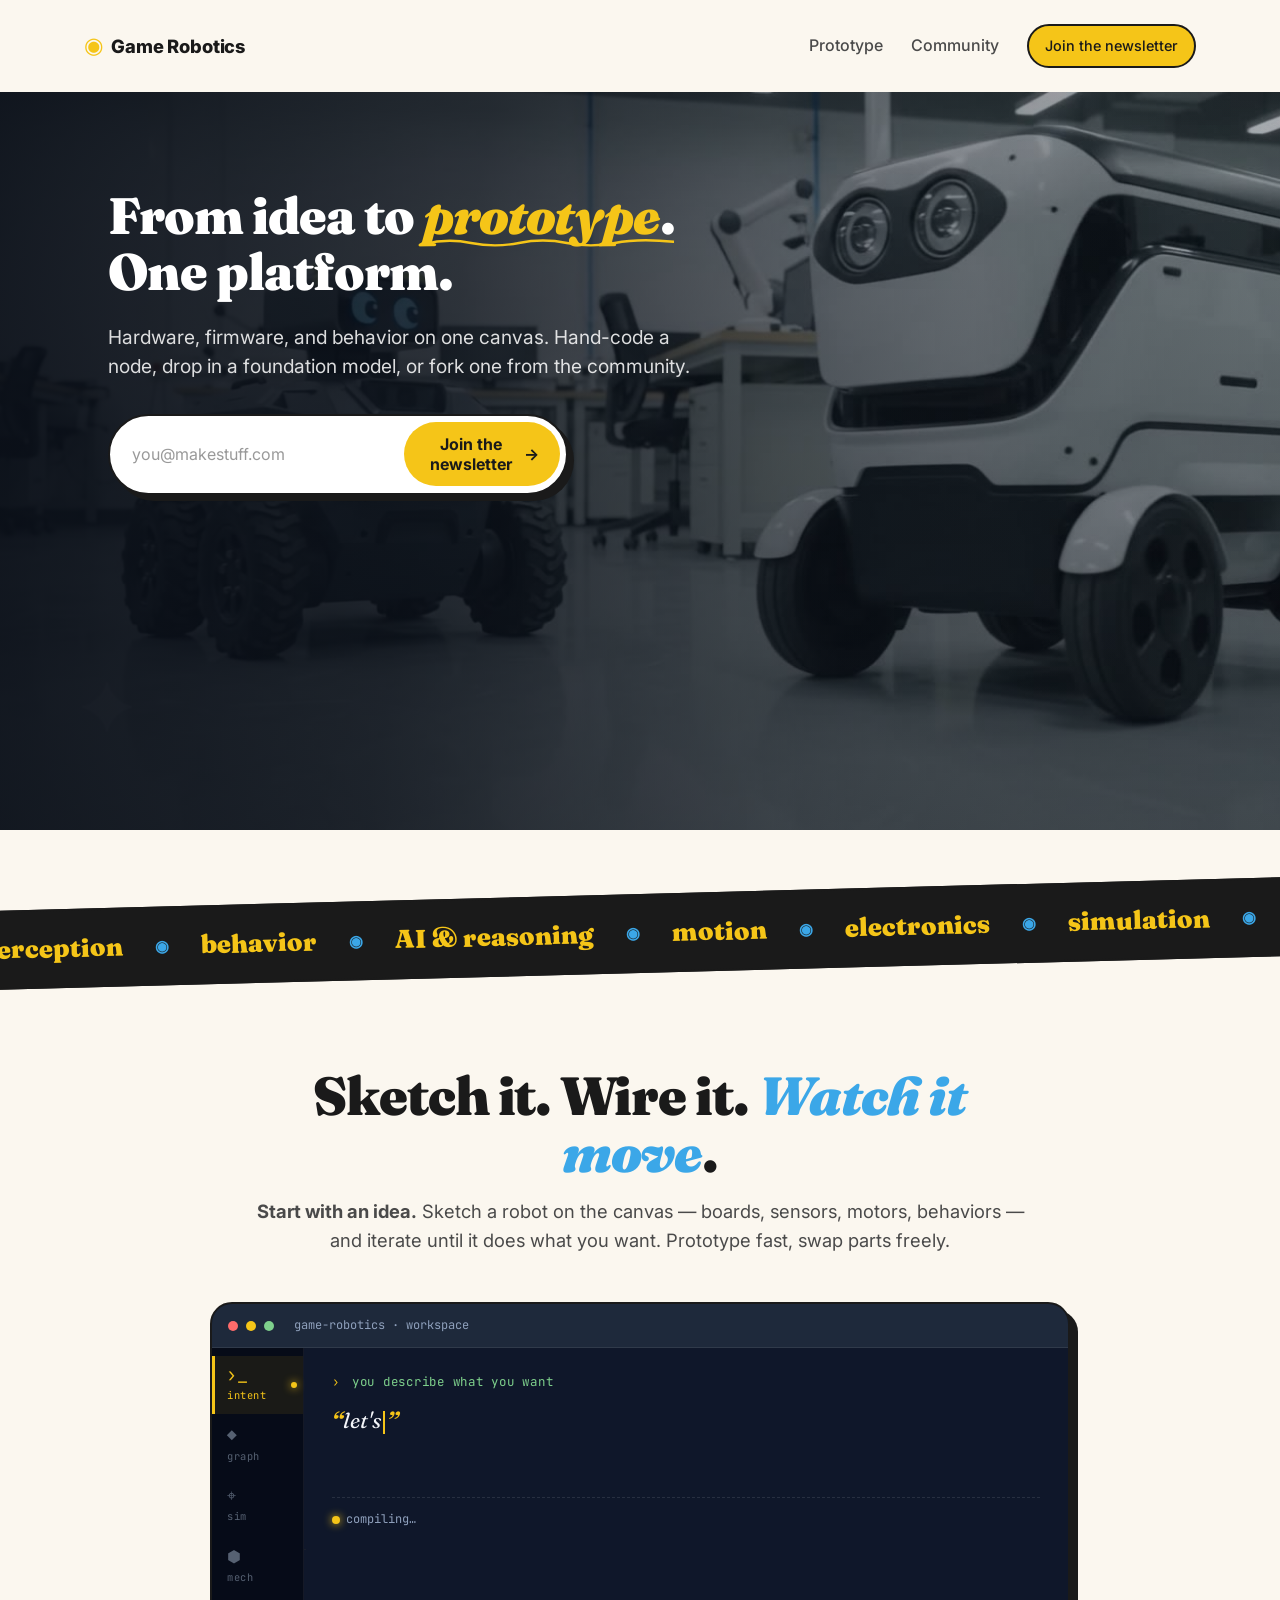
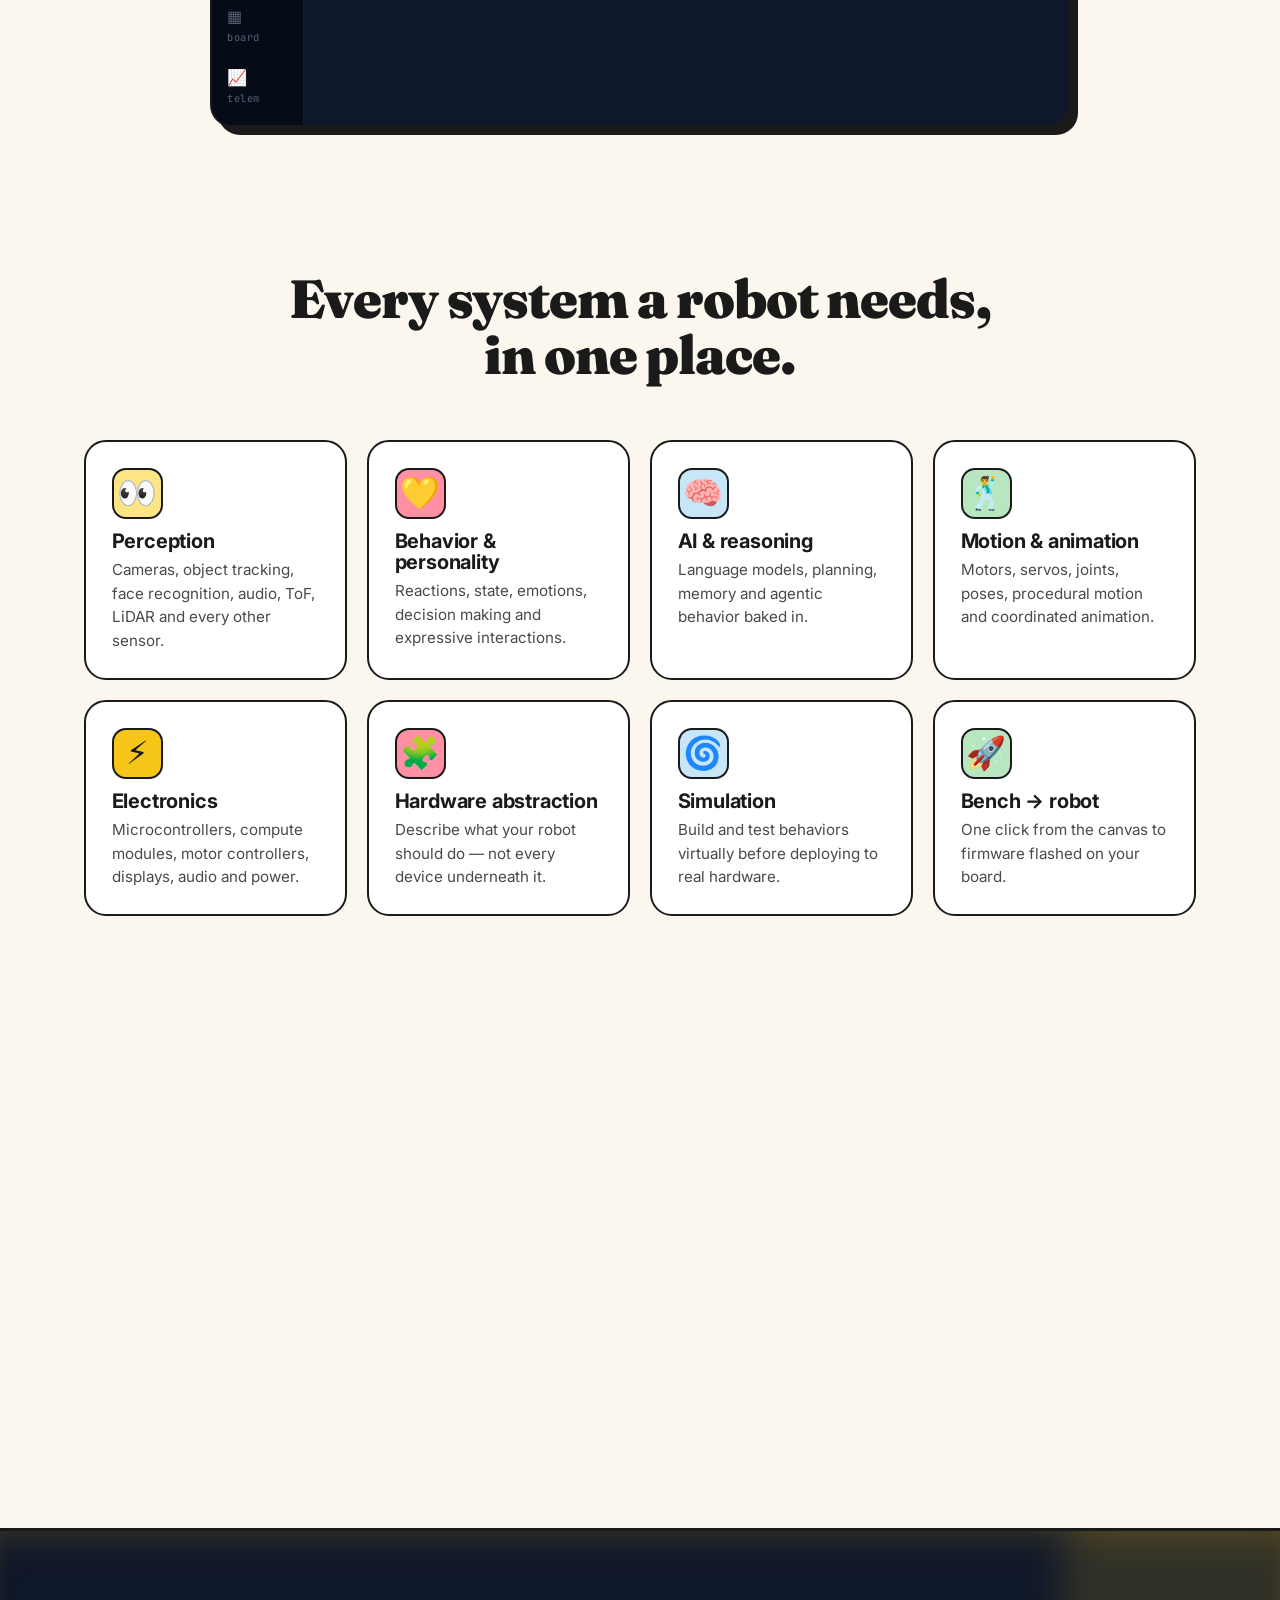
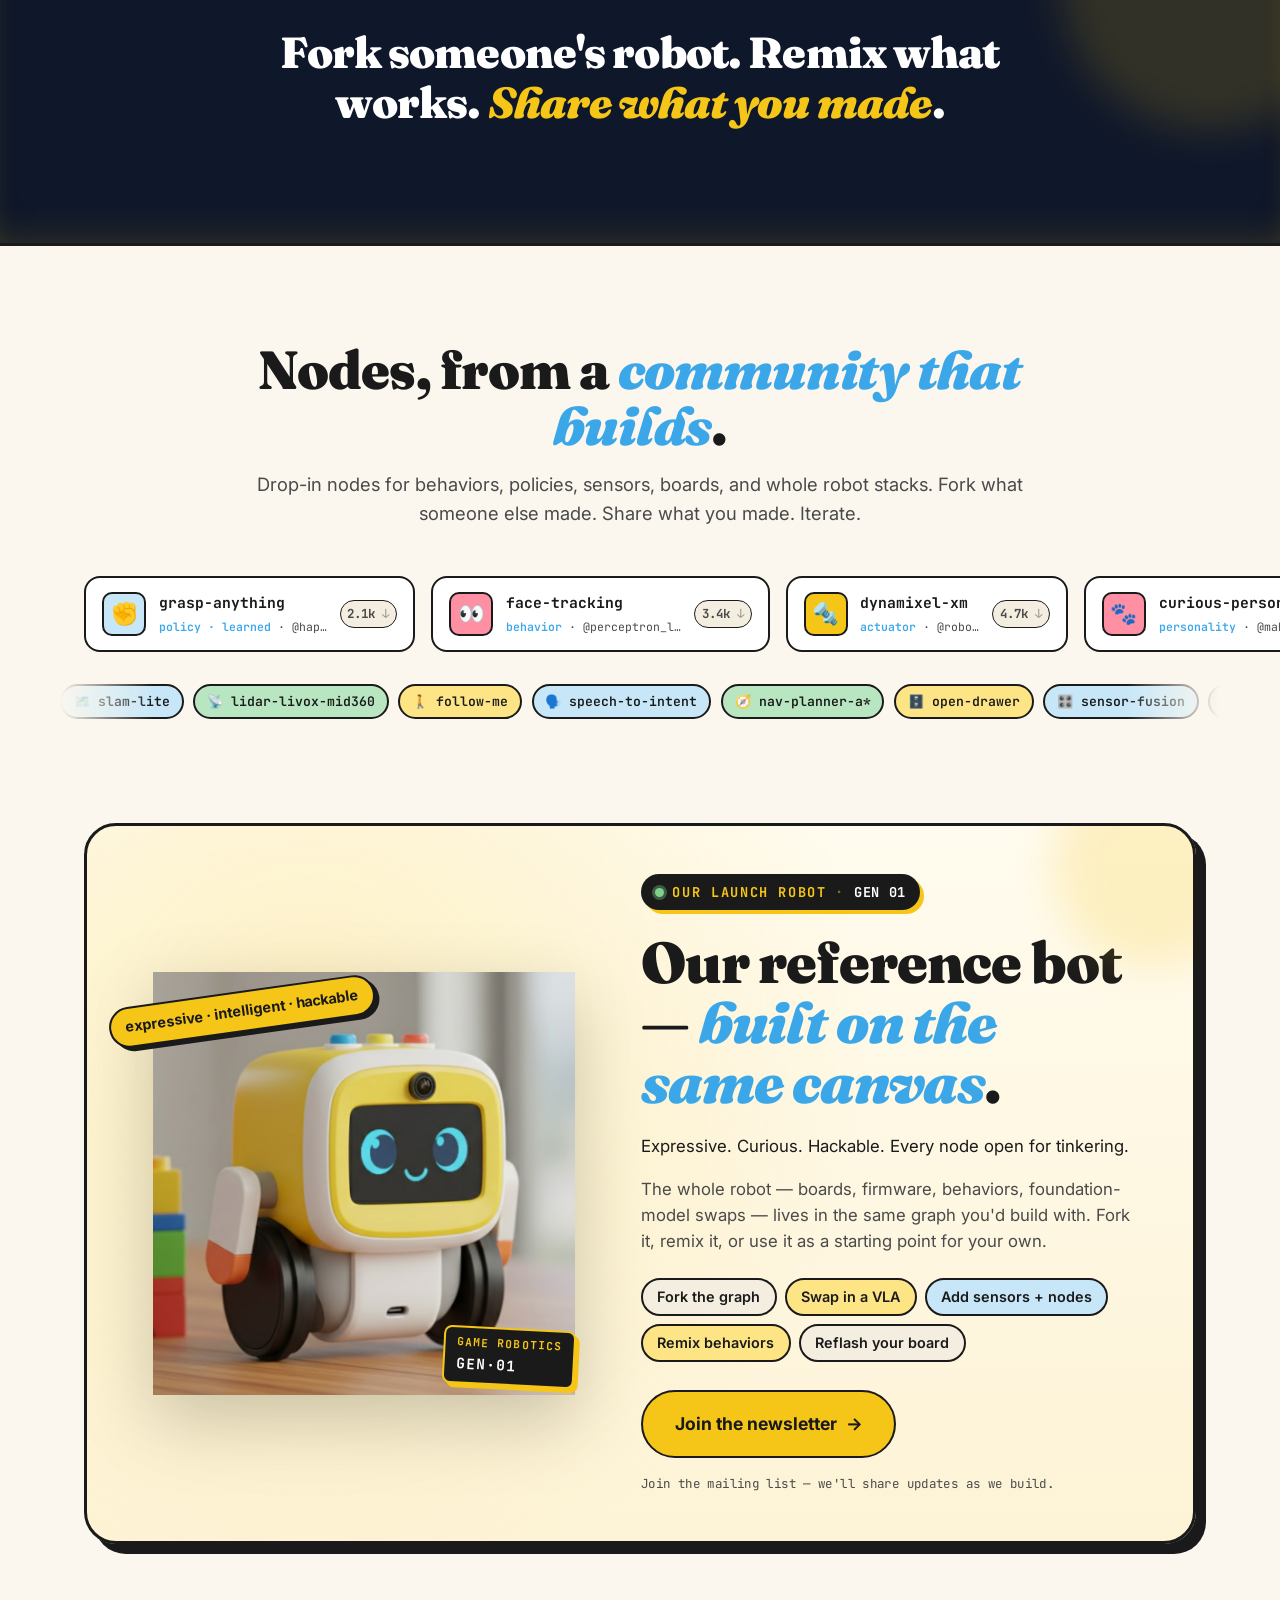
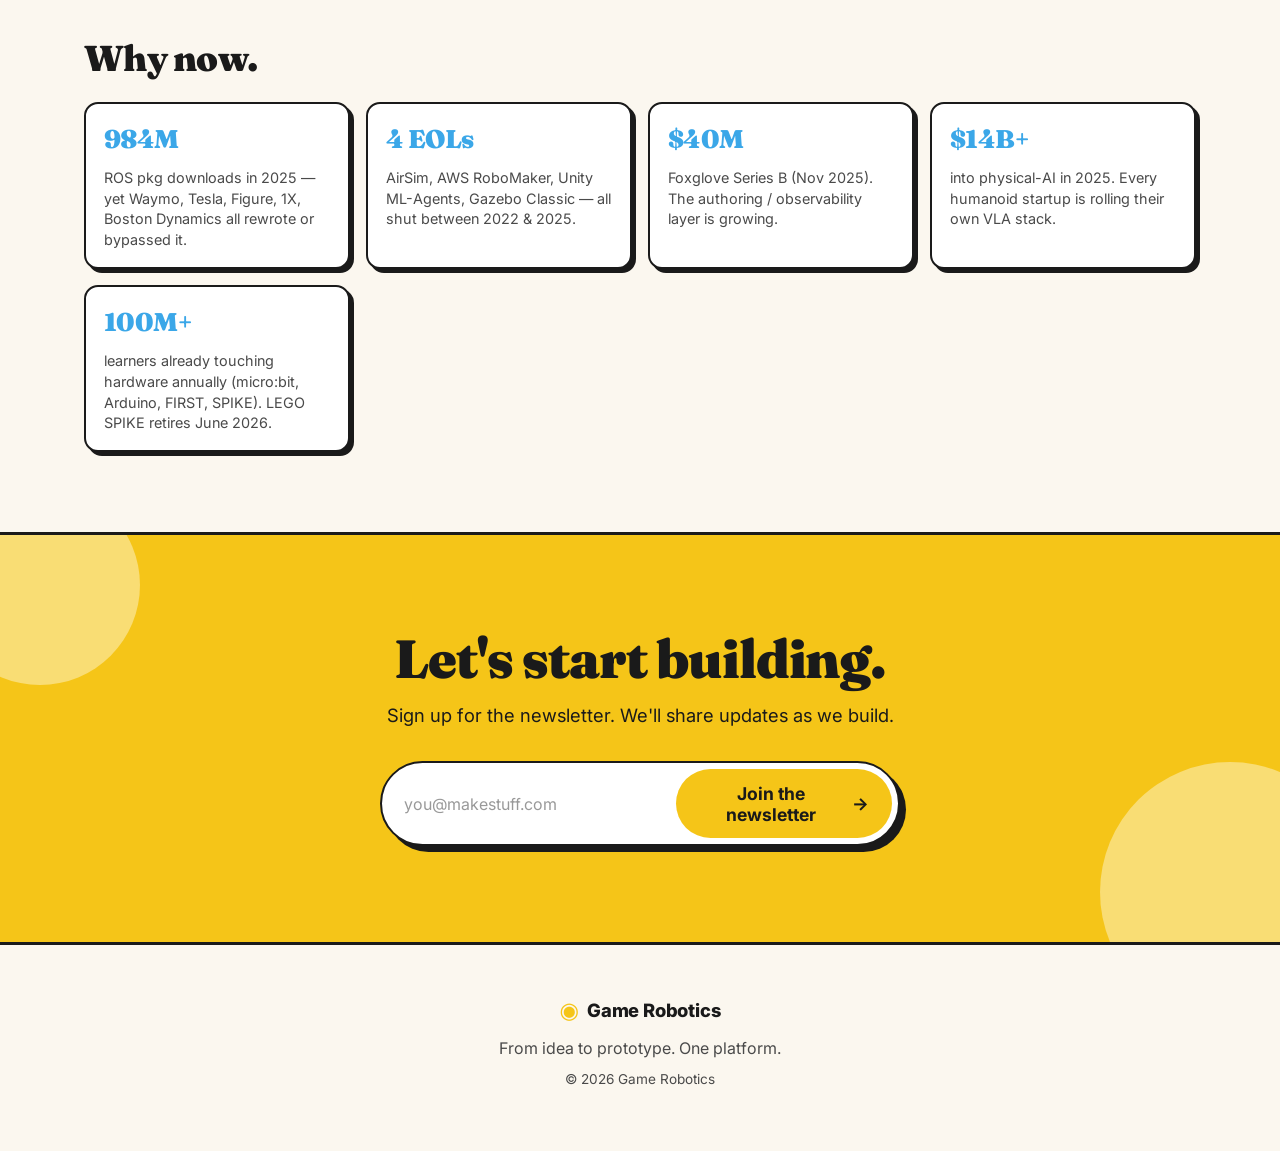
==== v4-prototype/index.html @ ee73270e "A + C + D: drop scroll-driven features morph, swap PCB->hardware, rewrite substrate strip as marketp" ====
<!DOCTYPE html>
<html lang="en">
<head>
  <meta charset="UTF-8" />
  <meta name="viewport" content="width=device-width, initial-scale=1.0" />
  <title>Game Robotics — From idea to prototype. One platform.</title>
  <meta name="description" content="Hardware, firmware, and behavior on one canvas. Hand-code a node or drop in a foundation model — same wires. For makers, researchers, and tinkerers." />
  <!-- Naming/domain notes (from Sept 2026 handoff, §9):
       - 'Game Robotics' invites ambiguity ('robotics for game devs?') — flagged, not yet renamed.
       - Domain grab status for gamerobotics.com/.io/.dev still open. -->
  <link rel="preconnect" href="https://fonts.googleapis.com" />
  <link rel="preconnect" href="https://fonts.gstatic.com" crossorigin />
  <link href="https://fonts.googleapis.com/css2?family=Fraunces:opsz,wght@9..144,700;9..144,900&family=Inter:wght@400;500;600;700&family=JetBrains+Mono:wght@500&display=swap" rel="stylesheet" />
  <link rel="stylesheet" href="styles.css" />
</head>
<body>
  <!-- Nav -->
  <header class="nav">
    <a href="#" class="logo">
      <span class="logo-mark">◉</span>
      <span>Game Robotics</span>
    </a>
    <nav class="nav-links">
      <a href="#engine">Prototype</a>
      <a href="#community">Community</a>
      <a href="#signup" class="btn btn-sm btn-primary">Join the newsletter</a>
    </nav>
  </header>

  <!-- Hero -->
  <section class="hero hero-video">
    <video class="hero-bg" autoplay muted loop playsinline preload="auto" poster="assets/hero-poster.jpg">
      <source src="assets/hero.mp4" type="video/mp4" />
    </video>
    <div class="hero-scrim" aria-hidden="true"></div>
    <div class="hero-copy">
      <h1>
        From idea to <span class="squiggle-wrap"><em>prototype</em>.<svg class="squiggle" viewBox="0 0 420 12" fill="none" xmlns="http://www.w3.org/2000/svg"><path d="M2 8 Q 40 -2, 80 6 T 160 6 T 240 6 T 320 6 T 418 4" stroke="#F5C518" stroke-width="4" stroke-linecap="round"/></svg></span><br />
        One platform.
      </h1>
      <p class="lede">
        Hardware, firmware, and behavior on one canvas. Hand-code a node, drop
        in a foundation model, or fork one from the community.
      </p>
      <form class="signup" onsubmit="event.preventDefault(); document.getElementById('signup-success').hidden = false;">
        <input type="email" placeholder="you@makestuff.com" aria-label="Email address" required />
        <button type="submit" class="btn btn-primary">
          Join the newsletter <span aria-hidden="true">→</span>
        </button>
      </form>
      <p id="signup-success" class="signup-success" hidden>Thanks! We'll be in touch. 🎉</p>
    </div>
  </section>

  <!-- Marquee -->
  <div class="marquee" aria-hidden="true">
    <div class="marquee-track">
      <span>perception</span><span>◉</span>
      <span>behavior</span><span>◉</span>
      <span>AI &amp; reasoning</span><span>◉</span>
      <span>motion</span><span>◉</span>
      <span>electronics</span><span>◉</span>
      <span>simulation</span><span>◉</span>
      <span>foundation models</span><span>◉</span>
      <span>perception</span><span>◉</span>
      <span>behavior</span><span>◉</span>
      <span>AI &amp; reasoning</span><span>◉</span>
      <span>motion</span><span>◉</span>
      <span>electronics</span><span>◉</span>
      <span>simulation</span><span>◉</span>
      <span>foundation models</span><span>◉</span>
    </div>
  </div>

  <!-- The pitch -->
  <section class="pitch" id="engine">
    <div class="section-head">
      <h2>Sketch it. Wire it. <em>Watch it move</em>.</h2>
      <p class="section-lede">
        <strong>Start with an idea.</strong> Sketch a robot on the canvas —
        boards, sensors, motors, behaviors — and iterate until it does what
        you want. Prototype fast, swap parts freely.
      </p>
    </div>

    <div class="prompt-card" data-typewriter="let's make a robot that delivers food to people in food deserts. we want it expressive and friendly.">
      <div class="prompt-topbar">
        <span class="prompt-dot"></span>
        <span class="prompt-dot"></span>
        <span class="prompt-dot"></span>
        <span class="prompt-tabname">game-robotics · workspace</span>
      </div>
      <div class="prompt-shell">
        <aside class="prompt-tabs" aria-label="Workspace contexts">
          <div class="ptab" data-phase="intent">
            <span class="ptab-ic" aria-hidden="true">›_</span>
            <span class="ptab-lb">intent</span>
          </div>
          <div class="ptab" data-phase="graph">
            <span class="ptab-ic" aria-hidden="true">◆</span>
            <span class="ptab-lb">graph</span>
          </div>
          <div class="ptab" data-phase="sim">
            <span class="ptab-ic" aria-hidden="true">⌖</span>
            <span class="ptab-lb">sim</span>
          </div>
          <div class="ptab" data-phase="mech">
            <span class="ptab-ic" aria-hidden="true">⬢</span>
            <span class="ptab-lb">mech</span>
          </div>
          <div class="ptab" data-phase="board">
            <span class="ptab-ic" aria-hidden="true">▦</span>
            <span class="ptab-lb">board</span>
          </div>
          <div class="ptab" data-phase="telemetry">
            <span class="ptab-ic" aria-hidden="true">📈</span>
            <span class="ptab-lb">telem</span>
          </div>
        </aside>
        <div class="prompt-main">
      <div class="prompt-body">
        <div class="prompt-label"><span class="pl-arrow">›</span> you describe what you want</div>
        <p class="prompt-text">
          <span class="prompt-quote">“</span><span class="prompt-typed" aria-live="polite"></span><span class="prompt-cursor" aria-hidden="true"></span><span class="prompt-quote">”</span>
        </p>
        <div class="prompt-status">
          <span class="status-dot"></span> <span class="status-text">awaiting input…</span>
        </div>
      </div>

      <!-- Blueprint diagram: appears after typing completes -->
      <div class="blueprint" aria-label="Blueprint graph generated from your intent">
        <div class="bp-grid" aria-hidden="true"></div>
        <svg class="bp-wires" viewBox="0 0 800 380" preserveAspectRatio="none" aria-hidden="true">
          <defs>
            <linearGradient id="wire-blue" x1="0" x2="1"><stop offset="0" stop-color="#3BA7E8"/><stop offset="1" stop-color="#3BA7E8"/></linearGradient>
            <linearGradient id="wire-yellow" x1="0" x2="1"><stop offset="0" stop-color="#F5C518"/><stop offset="1" stop-color="#F5C518"/></linearGradient>
            <linearGradient id="wire-green" x1="0" x2="1"><stop offset="0" stop-color="#7ED08C"/><stop offset="1" stop-color="#7ED08C"/></linearGradient>
          </defs>
          <path class="wire wire-1" d="M 170 200 C 220 200, 170 90, 220 90" stroke="url(#wire-yellow)" fill="none" stroke-width="3" stroke-linecap="round"/>
          <path class="wire wire-2" d="M 170 200 C 220 200, 170 290, 220 290" stroke="url(#wire-yellow)" fill="none" stroke-width="3" stroke-linecap="round"/>
          <path class="wire wire-3" d="M 360 90 L 440 90" stroke="url(#wire-blue)" fill="none" stroke-width="3" stroke-linecap="round"/>
          <path class="wire wire-4" d="M 360 290 L 440 290" stroke="url(#wire-blue)" fill="none" stroke-width="3" stroke-linecap="round"/>
          <path class="wire wire-5" d="M 580 90 C 620 90, 580 200, 620 200" stroke="url(#wire-green)" fill="none" stroke-width="3" stroke-linecap="round"/>
          <path class="wire wire-6" d="M 580 290 C 620 290, 580 200, 620 200" stroke="url(#wire-green)" fill="none" stroke-width="3" stroke-linecap="round"/>
        </svg>

        <div class="bp-node bp-event"     style="--x:2%;  --y:44%; --i:0">
          <div class="bp-head">event · request</div>
          <div class="bp-row"><span>intent</span><span class="pin pin-out"></span></div>
        </div>
        <div class="bp-node bp-fn"        style="--x:26%; --y:16%; --i:1">
          <div class="bp-head">perception</div>
          <div class="bp-row"><span class="pin pin-in"></span><span>vision + audio</span><span class="pin pin-out"></span></div>
        </div>
        <div class="bp-node bp-fn"        style="--x:26%; --y:66%; --i:2">
          <div class="bp-head">navigation</div>
          <div class="bp-row"><span class="pin pin-in"></span><span>route + obstacle</span><span class="pin pin-out"></span></div>
        </div>
        <div class="bp-node bp-behavior"  style="--x:52%; --y:16%; --i:3">
          <div class="bp-head">expression</div>
          <div class="bp-row"><span class="pin pin-in"></span><span>smile · greet</span><span class="pin pin-out"></span></div>
        </div>
        <div class="bp-node bp-fn"        style="--x:52%; --y:66%; --i:4">
          <div class="bp-head">path plan</div>
          <div class="bp-row"><span class="pin pin-in"></span><span>waypoints</span><span class="pin pin-out"></span></div>
        </div>
        <div class="bp-node bp-deploy"    style="--x:78%; --y:44%; --i:5">
          <div class="bp-head">deliver</div>
          <div class="bp-row"><span class="pin pin-in"></span><span>handoff · farewell</span></div>
        </div>
      </div>

      <!-- Simulation viewport: top-down city map -->
      <div class="simulation" aria-label="Live simulation of the robot delivering across a small city">
        <div class="sim-viewport">
          <!-- Map: buildings, streets, route, robot -->
          <svg class="sim-map" viewBox="0 0 800 380" preserveAspectRatio="none" aria-hidden="true">
            <!-- Background -->
            <rect width="800" height="380" fill="#050912"/>

            <!-- Building blocks -->
            <g class="bldgs">
              <rect x="30"  y="30"  width="360" height="140" rx="4" class="bldg"/>
              <rect x="440" y="30"  width="160" height="140" rx="4" class="bldg"/>
              <rect x="640" y="30"  width="130" height="140" rx="4" class="bldg bldg-dest"/>
              <rect x="30"  y="220" width="360" height="80"  rx="4" class="bldg bldg-park"/>
              <rect x="440" y="220" width="160" height="80"  rx="4" class="bldg"/>
              <rect x="640" y="220" width="130" height="80"  rx="4" class="bldg"/>
              <rect x="30"  y="340" width="740" height="30"  rx="4" class="bldg bldg-thin"/>
            </g>

            <!-- Street center dashed lines -->
            <g class="street-lines">
              <line x1="30"  y1="195" x2="770" y2="195"/>
              <line x1="30"  y1="325" x2="770" y2="325"/>
              <line x1="420" y1="30"  x2="420" y2="340"/>
              <line x1="620" y1="30"  x2="620" y2="340"/>
            </g>

            <!-- Route: warehouse → delivery-04 -->
            <path id="route" class="route-glow" d="M 80 325 H 410 Q 420 325 420 315 V 205 Q 420 195 430 195 H 610 Q 620 195 620 185 V 80" fill="none"/>
            <path class="route-line" d="M 80 325 H 410 Q 420 325 420 315 V 205 Q 420 195 430 195 H 610 Q 620 195 620 185 V 80" fill="none"/>

            <!-- Origin marker -->
            <g class="marker-origin" transform="translate(80, 325)">
              <rect x="-8" y="-8" width="16" height="16" rx="2"/>
              <circle r="3"/>
            </g>

            <!-- Destination pin -->
            <g class="marker-dest" transform="translate(620, 80)">
              <circle class="dest-halo" r="16"/>
              <circle class="dest-ring" r="10"/>
              <circle class="dest-core" r="4"/>
            </g>

            <!-- Robot marker following the route -->
            <g class="map-robot">
              <rect x="-9" y="-6" width="14" height="12" rx="2" class="mr-body"/>
              <polygon points="5,-4 11,0 5,4" class="mr-nose"/>
              <circle class="mr-halo" r="14"/>
              <animateMotion dur="6s" repeatCount="indefinite" rotate="auto" begin="0s">
                <mpath href="#route"/>
              </animateMotion>
            </g>

            <!-- Labels -->
            <text x="80"  y="360" class="map-label" text-anchor="middle">WAREHOUSE</text>
            <text x="620" y="52"  class="map-label map-label-dest" text-anchor="middle">delivery-04</text>
            <text x="210" y="105" class="map-label map-label-block">residential-N</text>
            <text x="520" y="105" class="map-label map-label-block">market-blk</text>
            <text x="210" y="266" class="map-label map-label-block">central park</text>
          </svg>

          <!-- HUD overlays -->
          <div class="sim-hud sim-hud-tl">
            <span class="hud-badge hud-badge-live"><span class="hud-dot"></span> LIVE SIM</span>
            <div class="hud-row"><span class="hud-label">state</span> <span class="hud-val" data-hud="state">en route</span></div>
            <div class="hud-row"><span class="hud-label">target</span> <span class="hud-val">delivery-04</span></div>
          </div>
          <div class="sim-hud sim-hud-tr">
            <div class="hud-row"><span class="hud-label">bat</span> <span class="hud-val" data-hud="battery">87%</span></div>
            <div class="hud-row"><span class="hud-label">vel</span> <span class="hud-val" data-hud="speed">0.0 m/s</span></div>
            <div class="hud-row"><span class="hud-label">eta</span> <span class="hud-val" data-hud="eta">00:06</span></div>
          </div>

          <!-- Speech bubble near destination -->
          <div class="sim-speech" aria-hidden="true">
            <span class="sim-speech-text">delivery successful</span>
          </div>
        </div>
      </div>

      <!-- Mechanical design: appears after the sim, before the PCB -->
      <div class="mech-design" aria-label="Mechanical design view">
        <div class="md-topbar">
          <span class="md-tabname">chassis.step</span>
          <span class="md-status"><span class="md-status-dot"></span> assembly · rev 3 · 4 parts</span>
        </div>
        <div class="md-stage">
          <svg class="md-view" viewBox="0 0 800 380" preserveAspectRatio="xMidYMid meet" aria-hidden="true">
            <!-- Iso grid background -->
            <defs>
              <pattern id="md-iso-grid" x="0" y="0" width="40" height="46" patternUnits="userSpaceOnUse" patternTransform="skewX(-30)">
                <line x1="0" y1="0" x2="0" y2="46" stroke="rgba(126,208,140,0.08)" stroke-width="0.5"/>
                <line x1="0" y1="0" x2="40" y2="0" stroke="rgba(126,208,140,0.08)" stroke-width="0.5"/>
              </pattern>
            </defs>
            <rect width="800" height="380" fill="url(#md-iso-grid)"/>

            <!-- Ground reference dashed lines -->
            <line class="md-ref" x1="150" y1="310" x2="700" y2="310"/>
            <line class="md-ref" x1="150" y1="310" x2="230" y2="270"/>

            <!-- Chassis (isometric box) -->
            <g class="md-chassis">
              <!-- Front face -->
              <path class="face face-front" d="M 280 240 L 500 240 L 500 320 L 280 320 Z"/>
              <!-- Top face -->
              <path class="face face-top" d="M 280 240 L 360 195 L 580 195 L 500 240 Z"/>
              <!-- Right face -->
              <path class="face face-side" d="M 500 240 L 580 195 L 580 275 L 500 320 Z"/>
              <!-- Back edges (dashed hidden) -->
              <path class="edge-hidden" d="M 360 195 L 360 275 L 280 320 M 360 275 L 580 275"/>
            </g>

            <!-- Wheels: four ellipses -->
            <g class="md-wheels">
              <ellipse class="wheel" cx="300" cy="330" rx="26" ry="9"/>
              <ellipse class="wheel" cx="480" cy="330" rx="26" ry="9"/>
              <ellipse class="wheel" cx="360" cy="290" rx="24" ry="8"/>
              <ellipse class="wheel" cx="540" cy="290" rx="24" ry="8"/>
            </g>

            <!-- Sensor mount on top -->
            <g class="md-mount">
              <rect class="face face-mount" x="410" y="180" width="80" height="24" rx="3"/>
              <circle class="mount-hole" cx="425" cy="192" r="2.5"/>
              <circle class="mount-hole" cx="475" cy="192" r="2.5"/>
            </g>

            <!-- Dimension lines with arrows -->
            <g class="md-dims">
              <!-- Width -->
              <line class="dim" x1="280" y1="345" x2="500" y2="345"/>
              <polygon class="dim-arrow" points="280,345 288,342 288,348"/>
              <polygon class="dim-arrow" points="500,345 492,342 492,348"/>
              <text class="dim-label" x="390" y="362" text-anchor="middle">180 mm</text>

              <!-- Depth (iso back edge) -->
              <line class="dim" x1="520" y1="240" x2="600" y2="192"/>
              <polygon class="dim-arrow" points="520,240 528,238 526,244"/>
              <polygon class="dim-arrow" points="600,192 592,192 596,198"/>
              <text class="dim-label" x="580" y="222" text-anchor="middle">120 mm</text>

              <!-- Height -->
              <line class="dim" x1="260" y1="240" x2="260" y2="320"/>
              <polygon class="dim-arrow" points="260,240 256,248 264,248"/>
              <polygon class="dim-arrow" points="260,320 256,312 264,312"/>
              <text class="dim-label" x="245" y="284" text-anchor="middle" transform="rotate(-90 245 284)">95 mm</text>
            </g>

            <!-- Origin marker -->
            <g class="md-origin" transform="translate(180, 340)">
              <line x1="0" y1="0" x2="18" y2="0" stroke="#d94848" stroke-width="1.5"/>
              <line x1="0" y1="0" x2="0" y2="-14" stroke="#7ED08C" stroke-width="1.5"/>
              <line x1="0" y1="0" x2="-10" y2="6" stroke="#3BA7E8" stroke-width="1.5"/>
              <text x="20" y="4" class="md-axis-lbl x">X</text>
              <text x="2" y="-18" class="md-axis-lbl y">Y</text>
              <text x="-16" y="10" class="md-axis-lbl z">Z</text>
            </g>
          </svg>

          <!-- Part tree overlay -->
          <div class="md-tree">
            <div class="md-tree-title">assembly · robot_v1</div>
            <div class="md-tree-row is-sel"><span class="md-ic">⬢</span> chassis.step</div>
            <div class="md-tree-row"><span class="md-ic">◐</span> wheel_fl.step</div>
            <div class="md-tree-row"><span class="md-ic">◐</span> wheel_fr.step</div>
            <div class="md-tree-row"><span class="md-ic">◐</span> wheel_bl.step</div>
            <div class="md-tree-row"><span class="md-ic">◐</span> wheel_br.step</div>
            <div class="md-tree-row"><span class="md-ic">▬</span> sensor_mount.step</div>
          </div>

          <!-- Specs overlay -->
          <div class="md-specs">
            <div class="md-spec-row"><span class="md-lbl">W</span> <span class="md-val">180 mm</span></div>
            <div class="md-spec-row"><span class="md-lbl">D</span> <span class="md-val">120 mm</span></div>
            <div class="md-spec-row"><span class="md-lbl">H</span> <span class="md-val">95 mm</span></div>
            <div class="md-spec-row"><span class="md-lbl">mass</span> <span class="md-val">0.84 kg</span></div>
            <div class="md-spec-row"><span class="md-lbl">mat</span> <span class="md-val">PC-ABS</span></div>
          </div>
        </div>
      </div>

      <!-- PCB design review: appears after the mech design -->
      <div class="pcb-review" aria-label="PCB layout with live signal trace">
        <div class="pcb-topbar">
          <span class="pcb-tabname">board.pcb</span>
          <span class="pcb-status"><span class="pcb-status-dot"></span> signal trace · rev A</span>
        </div>
        <div class="pcb-stage">
          <svg class="pcb-view" viewBox="0 0 800 380" preserveAspectRatio="xMidYMid meet" aria-hidden="true">
            <!-- Board substrate with mounting holes -->
            <rect class="pcb-board" x="12" y="12" width="776" height="356" rx="10"/>
            <g class="pcb-holes">
              <circle cx="30"  cy="30"  r="5"/>
              <circle cx="770" cy="30"  r="5"/>
              <circle cx="30"  cy="350" r="5"/>
              <circle cx="770" cy="350" r="5"/>
            </g>

            <!-- Silkscreen edge markings -->
            <g class="pcb-silk">
              <text x="60" y="26">GAME·ROBOTICS  MAIN·BRD  REV-A  2026</text>
              <text x="30" y="365" class="pcb-silk-sm">GND</text>
              <text x="740" y="365" class="pcb-silk-sm">3V3</text>
            </g>

            <!-- Traces (drawn under components) -->
            <g class="pcb-traces">
              <!-- Power rail (red-ish) top -->
              <path id="tr-pwr" class="trace pwr" d="M 60 55 L 730 55 L 730 90"/>
              <!-- Camera → MCU (SPI) -->
              <path id="tr-cam" class="trace data" d="M 220 130 L 220 180 L 300 180 L 300 200"/>
              <!-- IMU → MCU (I2C) -->
              <path id="tr-imu" class="trace i2c" d="M 120 130 L 120 200 L 260 200"/>
              <!-- MCU → Motor A (PWM) -->
              <path id="tr-m1"  class="trace pwm" d="M 400 210 L 500 210 L 500 150 L 570 150"/>
              <!-- MCU → Motor B (PWM) -->
              <path id="tr-m2"  class="trace pwm" d="M 400 230 L 500 230 L 500 280 L 570 280"/>
              <!-- MCU → Audio DAC (I2S) -->
              <path id="tr-aud" class="trace data" d="M 320 250 L 320 320 L 180 320"/>
              <!-- MCU → USB-C -->
              <path id="tr-usb" class="trace data" d="M 400 200 L 680 200 L 680 175 L 745 175"/>
              <!-- Ground return -->
              <path id="tr-gnd" class="trace gnd" d="M 60 340 L 740 340"/>
            </g>

            <!-- Animated signal pulses running along the traces -->
            <g class="pcb-signals">
              <circle class="pulse pulse-pwr" r="3.5"><animateMotion dur="2s" repeatCount="indefinite" rotate="auto"><mpath href="#tr-pwr"/></animateMotion></circle>
              <circle class="pulse pulse-cam" r="3"><animateMotion dur="1.2s" repeatCount="indefinite"><mpath href="#tr-cam"/></animateMotion></circle>
              <circle class="pulse pulse-imu" r="2.5"><animateMotion dur="2.4s" repeatCount="indefinite"><mpath href="#tr-imu"/></animateMotion></circle>
              <circle class="pulse pulse-m1" r="3"><animateMotion dur="0.9s" repeatCount="indefinite"><mpath href="#tr-m1"/></animateMotion></circle>
              <circle class="pulse pulse-m2" r="3"><animateMotion dur="0.9s" begin="0.45s" repeatCount="indefinite"><mpath href="#tr-m2"/></animateMotion></circle>
              <circle class="pulse pulse-aud" r="2.5"><animateMotion dur="1.6s" repeatCount="indefinite"><mpath href="#tr-aud"/></animateMotion></circle>
              <circle class="pulse pulse-usb" r="3"><animateMotion dur="1.8s" repeatCount="indefinite"><mpath href="#tr-usb"/></animateMotion></circle>
            </g>

            <!-- Components -->
            <g class="pcb-comps">
              <!-- MCU -->
              <g class="comp comp-mcu" transform="translate(340, 200)">
                <rect class="pkg" x="-60" y="-25" width="120" height="50" rx="3"/>
                <circle class="dot-pin" cx="-53" cy="-18" r="1.8"/>
                <g class="pins-top">
                  <line x1="-45" y1="-25" x2="-45" y2="-32"/><line x1="-30" y1="-25" x2="-30" y2="-32"/>
                  <line x1="-15" y1="-25" x2="-15" y2="-32"/><line x1="0" y1="-25" x2="0" y2="-32"/>
                  <line x1="15" y1="-25" x2="15" y2="-32"/><line x1="30" y1="-25" x2="30" y2="-32"/>
                  <line x1="45" y1="-25" x2="45" y2="-32"/>
                </g>
                <g class="pins-bot">
                  <line x1="-45" y1="25" x2="-45" y2="32"/><line x1="-30" y1="25" x2="-30" y2="32"/>
                  <line x1="-15" y1="25" x2="-15" y2="32"/><line x1="0" y1="25" x2="0" y2="32"/>
                  <line x1="15" y1="25" x2="15" y2="32"/><line x1="30" y1="25" x2="30" y2="32"/>
                  <line x1="45" y1="25" x2="45" y2="32"/>
                </g>
                <text class="comp-label" y="4" text-anchor="middle">MCU · U1</text>
              </g>

              <!-- Camera -->
              <g class="comp comp-cam" transform="translate(220, 100)">
                <rect class="pkg" x="-24" y="-24" width="48" height="48" rx="4"/>
                <circle class="lens-outer" r="16"/>
                <circle class="lens-inner" r="10"/>
                <circle class="lens-glint" cx="-4" cy="-4" r="2"/>
                <text class="comp-label" y="40" text-anchor="middle">CAM</text>
              </g>

              <!-- IMU -->
              <g class="comp comp-imu" transform="translate(120, 100)">
                <rect class="pkg" x="-18" y="-18" width="36" height="36" rx="3"/>
                <circle class="dot-pin" cx="-13" cy="-13" r="1.5"/>
                <text class="comp-label" y="30" text-anchor="middle">IMU</text>
              </g>

              <!-- Motor Driver A -->
              <g class="comp comp-mot" transform="translate(600, 150)">
                <rect class="pkg pkg-power" x="-30" y="-20" width="60" height="40" rx="3"/>
                <g class="heat">
                  <line x1="-22" y1="-14" x2="22" y2="-14"/>
                  <line x1="-22" y1="-6" x2="22" y2="-6"/>
                  <line x1="-22" y1="2" x2="22" y2="2"/>
                  <line x1="-22" y1="10" x2="22" y2="10"/>
                </g>
                <text class="comp-label" y="32" text-anchor="middle">DRV-A</text>
              </g>

              <!-- Motor Driver B -->
              <g class="comp comp-mot" transform="translate(600, 280)">
                <rect class="pkg pkg-power" x="-30" y="-20" width="60" height="40" rx="3"/>
                <g class="heat">
                  <line x1="-22" y1="-14" x2="22" y2="-14"/>
                  <line x1="-22" y1="-6" x2="22" y2="-6"/>
                  <line x1="-22" y1="2" x2="22" y2="2"/>
                  <line x1="-22" y1="10" x2="22" y2="10"/>
                </g>
                <text class="comp-label" y="32" text-anchor="middle">DRV-B</text>
              </g>

              <!-- Audio DAC -->
              <g class="comp comp-aud" transform="translate(150, 320)">
                <rect class="pkg" x="-24" y="-14" width="48" height="28" rx="3"/>
                <text class="comp-label" y="3" text-anchor="middle">DAC</text>
              </g>

              <!-- USB-C connector on right edge -->
              <g class="comp comp-usb" transform="translate(755, 175)">
                <rect class="pkg pkg-conn" x="-14" y="-14" width="28" height="28" rx="12"/>
                <text class="comp-label" y="34" text-anchor="middle">USB-C</text>
              </g>

              <!-- Passives cluster near MCU -->
              <g class="comp comp-pass" transform="translate(340, 140)">
                <rect class="passive" x="-40" y="-4" width="12" height="6" rx="1"/>
                <rect class="passive" x="-22" y="-4" width="12" height="6" rx="1"/>
                <rect class="passive" x="-4"  y="-4" width="12" height="6" rx="1"/>
                <rect class="passive" x="14"  y="-4" width="12" height="6" rx="1"/>
                <rect class="passive cap" x="32" y="-6" width="10" height="10" rx="1"/>
              </g>
            </g>

            <!-- Activity LEDs -->
            <g class="pcb-leds">
              <circle class="led led-1" cx="60" cy="90" r="3"/>
              <circle class="led led-2" cx="60" cy="105" r="3"/>
              <circle class="led led-3" cx="60" cy="120" r="3"/>
            </g>
          </svg>

          <!-- Corner metrics + mini scope -->
          <div class="pcb-hud">
            <div class="pcb-metric"><span class="pcb-label">SPI</span> <span class="pcb-val">12&nbsp;MHz</span></div>
            <div class="pcb-metric"><span class="pcb-label">I2C</span> <span class="pcb-val">400&nbsp;kHz</span></div>
            <div class="pcb-metric"><span class="pcb-label">PWM</span> <span class="pcb-val">20&nbsp;kHz</span></div>
            <div class="pcb-metric"><span class="pcb-label">3V3</span> <span class="pcb-val pcb-val-ok">3.29&nbsp;V</span></div>
            <svg class="pcb-scope" viewBox="0 0 100 30" preserveAspectRatio="none" aria-hidden="true">
              <path class="scope-grid" d="M 0 15 L 100 15 M 25 0 L 25 30 M 50 0 L 50 30 M 75 0 L 75 30"/>
              <path class="scope-wave" d="M 0 20 L 12 20 L 12 8 L 22 8 L 22 20 L 32 20 L 32 8 L 42 8 L 42 20 L 52 20 L 52 8 L 62 8 L 62 20 L 72 20 L 72 8 L 82 8 L 82 20 L 100 20"/>
            </svg>
          </div>
        </div>
      </div>

      <!-- Telemetry viewer (Foxglove-style): appears after PCB review -->
      <div class="telemetry-panel" aria-label="Live telemetry viewer">
        <div class="tp-topbar">
          <span class="tp-tabname">telemetry.gr</span>
          <span class="tp-status"><span class="tp-status-dot"></span> streaming · <span data-tp-rate>47</span> msg/s</span>
        </div>

        <div class="tp-grid">
          <!-- Time-series chart -->
          <div class="tp-panel tp-chart">
            <div class="tp-panel-head">
              <span class="tp-panel-title">/motor/rpm</span>
              <span class="tp-panel-meta">Hz · int32</span>
            </div>
            <div class="tp-chart-body">
              <svg class="tp-chart-svg" viewBox="0 0 400 90" preserveAspectRatio="none" aria-hidden="true">
                <path class="chart-grid" d="M 0 22 L 400 22 M 0 45 L 400 45 M 0 68 L 400 68"/>
                <path class="chart-fill" d="M 0 60 L 20 55 L 40 40 L 60 48 L 80 30 L 100 42 L 120 25 L 140 45 L 160 32 L 180 50 L 200 38 L 220 48 L 240 28 L 260 42 L 280 35 L 300 50 L 320 30 L 340 42 L 360 28 L 380 45 L 400 32 L 400 90 L 0 90 Z"/>
                <path class="chart-line" d="M 0 60 L 20 55 L 40 40 L 60 48 L 80 30 L 100 42 L 120 25 L 140 45 L 160 32 L 180 50 L 200 38 L 220 48 L 240 28 L 260 42 L 280 35 L 300 50 L 320 30 L 340 42 L 360 28 L 380 45 L 400 32"/>
              </svg>
              <div class="tp-chart-cursor" aria-hidden="true"></div>
            </div>
          </div>

          <!-- Camera feed stub -->
          <div class="tp-panel tp-cam">
            <div class="tp-panel-head">
              <span class="tp-panel-title">/camera/front</span>
              <span class="tp-panel-meta">640×480 · 30fps</span>
            </div>
            <div class="tp-cam-body">
              <div class="cam-crosshair" aria-hidden="true"></div>
              <div class="cam-bbox" aria-hidden="true">person · 0.94</div>
              <div class="cam-scan" aria-hidden="true"></div>
              <div class="cam-corner cam-corner-tl"></div>
              <div class="cam-corner cam-corner-tr"></div>
              <div class="cam-corner cam-corner-bl"></div>
              <div class="cam-corner cam-corner-br"></div>
            </div>
          </div>

          <!-- Log console -->
          <div class="tp-panel tp-log">
            <div class="tp-panel-head">
              <span class="tp-panel-title">/rosout</span>
              <span class="tp-panel-meta"><span data-tp-msgs>3204</span> msgs</span>
            </div>
            <div class="tp-log-body" data-tp-log>
              <div class="log-line log-info"><span class="log-time">12:04:17.212</span> <span class="log-lvl">INFO</span> vision · faces detected: 1</div>
              <div class="log-line log-info"><span class="log-time">12:04:17.320</span> <span class="log-lvl">INFO</span> planner · path recomputed (48 pts)</div>
              <div class="log-line log-warn"><span class="log-time">12:04:17.485</span> <span class="log-lvl">WARN</span> imu · high vibration on axis Y</div>
              <div class="log-line log-info"><span class="log-time">12:04:17.601</span> <span class="log-lvl">INFO</span> motion · executing greet</div>
              <div class="log-line log-info"><span class="log-time">12:04:17.734</span> <span class="log-lvl">INFO</span> speech · "delivery successful"</div>
              <div class="log-line log-ok"><span class="log-time">12:04:17.910</span> <span class="log-lvl">OK</span> nav · reached delivery-04</div>
            </div>
          </div>

          <!-- Diagnostics -->
          <div class="tp-panel tp-diag">
            <div class="tp-panel-head">
              <span class="tp-panel-title">/diagnostics</span>
              <span class="tp-panel-meta">6 keys</span>
            </div>
            <div class="tp-diag-body">
              <div class="diag-row"><span class="diag-k">battery</span><div class="bar"><div class="bar-fill bf-ok" style="--w:87%"></div></div><span class="diag-v">87%</span></div>
              <div class="diag-row"><span class="diag-k">cpu</span><div class="bar"><div class="bar-fill" style="--w:42%"></div></div><span class="diag-v">42%</span></div>
              <div class="diag-row"><span class="diag-k">mem</span><div class="bar"><div class="bar-fill" style="--w:58%"></div></div><span class="diag-v">58%</span></div>
              <div class="diag-row"><span class="diag-k">wifi</span><div class="bar"><div class="bar-fill bf-ok" style="--w:72%"></div></div><span class="diag-v">-58dBm</span></div>
              <div class="diag-row"><span class="diag-k">temp</span><div class="bar"><div class="bar-fill" style="--w:33%"></div></div><span class="diag-v">36°C</span></div>
            </div>
          </div>
        </div>

        <!-- Playback timeline -->
        <div class="tp-timeline">
          <span class="tp-btn tp-btn-play" aria-hidden="true">▶</span>
          <span class="tp-time" data-tp-elapsed>00:00:12.417</span>
          <div class="tp-track">
            <div class="tp-track-fill"></div>
            <div class="tp-cursor" aria-hidden="true"></div>
          </div>
          <span class="tp-time tp-time-total">00:00:32.000</span>
        </div>
      </div>
        </div>
      </div>
    </div>
  </section>

  <!-- Feature grid → morphs into robot grid on scroll -->
  <section class="features-morph" aria-label="Every system a robot needs, in every robot you can imagine">
    <div class="fm-stage">
      <div class="section-head">
        <h2>Every system a robot needs,<br /><span class="fm-swap">in one place.</span></h2>
      </div>
      <div class="fm-layers">
        <!-- Layer A: the 8 building blocks (visible at scroll progress 0) -->
        <div class="feature-grid fm-layer fm-features">
          <div class="feature-card fc-1">
            <div class="feature-icon">👀</div>
            <h3>Perception</h3>
            <p>Cameras, object tracking, face recognition, audio, ToF, LiDAR and every other sensor.</p>
          </div>
          <div class="feature-card fc-2">
            <div class="feature-icon">💛</div>
            <h3>Behavior &amp; personality</h3>
            <p>Reactions, state, emotions, decision making and expressive interactions.</p>
          </div>
          <div class="feature-card fc-3">
            <div class="feature-icon">🧠</div>
            <h3>AI &amp; reasoning</h3>
            <p>Language models, planning, memory and agentic behavior baked in.</p>
          </div>
          <div class="feature-card fc-4">
            <div class="feature-icon">🕺</div>
            <h3>Motion &amp; animation</h3>
            <p>Motors, servos, joints, poses, procedural motion and coordinated animation.</p>
          </div>
          <div class="feature-card fc-5">
            <div class="feature-icon">⚡</div>
            <h3>Electronics</h3>
            <p>Microcontrollers, compute modules, motor controllers, displays, audio and power.</p>
          </div>
          <div class="feature-card fc-6">
            <div class="feature-icon">🧩</div>
            <h3>Hardware abstraction</h3>
            <p>Describe what your robot should do — not every device underneath it.</p>
          </div>
          <div class="feature-card fc-7">
            <div class="feature-icon">🌀</div>
            <h3>Simulation</h3>
            <p>Build and test behaviors virtually before deploying to real hardware.</p>
          </div>
          <div class="feature-card fc-8">
            <div class="feature-icon">🚀</div>
            <h3>Bench &rarr; robot</h3>
            <p>One click from the canvas to firmware flashed on your board.</p>
          </div>
        </div>

        <!-- Layer B: the same grid layout, but filled with robots (visible at progress 1) -->
        <div class="feature-grid fm-layer fm-robots" aria-hidden="true">
          <div class="feature-card robot-card">
            <img src="assets/robot-play.png" alt="" />
            <h3>Social Robot</h3>
          </div>
          <div class="feature-card robot-card">
            <img src="assets/robot-microcube.png" alt="" />
            <h3>AI Companion</h3>
          </div>
          <div class="feature-card robot-card">
            <img src="assets/robot-sprout.jpg" alt="" />
            <h3>Humanoid</h3>
          </div>
          <div class="feature-card robot-card">
            <img src="assets/robot-arm.png" alt="" />
            <h3>Research</h3>
          </div>
          <div class="feature-card robot-card">
            <img src="assets/robot-industrial.png" alt="" />
            <h3>Industrial</h3>
          </div>
          <div class="feature-card robot-card robot-card-more">
            <div class="more-plus">+</div>
            <h3>your robot</h3>
          </div>
        </div>
      </div>
    </div>
  </section>

  <!-- Substrate claim (was: game-engines analogy) -->
  <section class="analogy">
    <div class="analogy-inner">
      <h2>Fork someone's robot. Remix what works. <em>Share what you made</em>.</h2>
    </div>
  </section>

  <!-- Community marketplace: shared library of robot abilities -->
  <section class="marketplace" id="community">
    <div class="section-head">
      <h2>Nodes, from a <em>community that builds</em>.</h2>
      <p class="section-lede">
        Drop-in nodes for behaviors, policies, sensors, boards, and whole robot
        stacks. Fork what someone else made. Share what you made. Iterate.
      </p>
    </div>

    <div class="market-grid market-featured">
      <div class="market-card m-policy">
        <div class="m-icon">✊</div>
        <div class="m-body">
          <div class="m-name">grasp-anything</div>
          <div class="m-meta"><span class="m-type">policy · learned</span> · <span class="m-author">@haptic</span></div>
        </div>
        <div class="m-stat">2.1k</div>
      </div>
      <div class="market-card m-behavior">
        <div class="m-icon">👀</div>
        <div class="m-body">
          <div class="m-name">face-tracking</div>
          <div class="m-meta"><span class="m-type">behavior</span> · <span class="m-author">@perceptron_labs</span></div>
        </div>
        <div class="m-stat">3.4k</div>
      </div>
      <div class="market-card m-actuator">
        <div class="m-icon">🔩</div>
        <div class="m-body">
          <div class="m-name">dynamixel-xm</div>
          <div class="m-meta"><span class="m-type">actuator</span> · <span class="m-author">@robotis</span></div>
        </div>
        <div class="m-stat">4.7k</div>
      </div>
      <div class="market-card m-personality">
        <div class="m-icon">🐾</div>
        <div class="m-body">
          <div class="m-name">curious-personality</div>
          <div class="m-meta"><span class="m-type">personality</span> · <span class="m-author">@makers_guild</span></div>
        </div>
        <div class="m-stat">1.8k</div>
      </div>
    </div>

    <div class="market-trail" aria-label="More capabilities in the library">
      <div class="market-trail-track">
        <span class="mini-node">🗺️ slam-lite</span>
        <span class="mini-node">📡 lidar-livox-mid360</span>
        <span class="mini-node">🚶 follow-me</span>
        <span class="mini-node">🗣️ speech-to-intent</span>
        <span class="mini-node">🧭 nav-planner-a*</span>
        <span class="mini-node">🗄️ open-drawer</span>
        <span class="mini-node">🎛️ sensor-fusion</span>
        <span class="mini-node">📷 rgbd-cam</span>
        <span class="mini-node">🧲 gripper-parallel</span>
        <span class="mini-node">🌡️ imu-bno085</span>
        <span class="mini-node">🎨 emotion-mixer</span>
        <span class="mini-node">🧠 llm-planner</span>
        <span class="mini-node">🦾 arm-pilot</span>
        <span class="mini-node">🎯 aim-and-track</span>
        <!-- duplicate for seamless loop -->
        <span class="mini-node" aria-hidden="true">🗺️ slam-lite</span>
        <span class="mini-node" aria-hidden="true">📡 lidar-livox-mid360</span>
        <span class="mini-node" aria-hidden="true">🚶 follow-me</span>
        <span class="mini-node" aria-hidden="true">🗣️ speech-to-intent</span>
        <span class="mini-node" aria-hidden="true">🧭 nav-planner-a*</span>
        <span class="mini-node" aria-hidden="true">🗄️ open-drawer</span>
        <span class="mini-node" aria-hidden="true">🎛️ sensor-fusion</span>
        <span class="mini-node" aria-hidden="true">📷 rgbd-cam</span>
        <span class="mini-node" aria-hidden="true">🧲 gripper-parallel</span>
        <span class="mini-node" aria-hidden="true">🌡️ imu-bno085</span>
        <span class="mini-node" aria-hidden="true">🎨 emotion-mixer</span>
        <span class="mini-node" aria-hidden="true">🧠 llm-planner</span>
        <span class="mini-node" aria-hidden="true">🦾 arm-pilot</span>
        <span class="mini-node" aria-hidden="true">🎯 aim-and-track</span>
      </div>
    </div>

  </section>

  <!-- The first robot: LAUNCH PRODUCT spotlight -->
  <section class="first-robot" id="robot">
    <div class="fr-spotlight">
      <div class="fr-visual">
        <div class="blob blob-yellow-sm"></div>
        <img src="assets/robot-play.png" alt="The first robot built with Game Robotics" />
        <div class="sticker sticker-fr">expressive · intelligent · hackable</div>
        <div class="fr-plate">
          <span class="fr-plate-brand">GAME ROBOTICS</span>
          <span class="fr-plate-code">GEN·01</span>
        </div>
      </div>
      <div class="fr-copy">
        <div class="fr-badge">
          <span class="fr-badge-pulse"></span>
          <span>OUR LAUNCH ROBOT</span>
          <span class="fr-badge-sep">·</span>
          <span class="fr-badge-code">Gen 01</span>
        </div>
        <h2>
          Our reference bot — <em>built on the same canvas</em>.
        </h2>
        <p class="fr-lede">
          Expressive. Curious. Hackable. Every node open for tinkering.
        </p>
        <p>
          The whole robot — boards, firmware, behaviors, foundation-model swaps —
          lives in the same graph you'd build with. Fork it, remix it, or use it as
          a starting point for your own.
        </p>
        <ul class="pill-list">
          <li>Fork the graph</li>
          <li>Swap in a VLA</li>
          <li>Add sensors + nodes</li>
          <li>Remix behaviors</li>
          <li>Reflash your board</li>
        </ul>
        <div class="fr-cta">
          <a href="#signup" class="btn btn-primary btn-lg">Join the newsletter <span aria-hidden="true">→</span></a>
          <span class="fr-cta-note">Join the mailing list — we'll share updates as we build.</span>
        </div>
      </div>
    </div>
  </section>

  <!-- Why now: compact market-signal chip strip -->
  <section class="whynow" id="why-now">
    <div class="whynow-inner">
      <h2>Why now.</h2>
      <ul class="whynow-chips">
        <li>
          <span class="wn-num">984M</span>
          <span class="wn-label">ROS pkg downloads in 2025 — yet Waymo, Tesla, Figure, 1X, Boston Dynamics all rewrote or bypassed it.</span>
        </li>
        <li>
          <span class="wn-num">4 EOLs</span>
          <span class="wn-label">AirSim, AWS RoboMaker, Unity ML-Agents, Gazebo Classic — all shut between 2022 &amp; 2025.</span>
        </li>
        <li>
          <span class="wn-num">$40M</span>
          <span class="wn-label">Foxglove Series B (Nov 2025). The authoring / observability layer is growing.</span>
        </li>
        <li>
          <span class="wn-num">$14B+</span>
          <span class="wn-label">into physical-AI in 2025. Every humanoid startup is rolling their own VLA stack.</span>
        </li>
        <li>
          <span class="wn-num">100M+</span>
          <span class="wn-label">learners already touching hardware annually (micro:bit, Arduino, FIRST, SPIKE). LEGO SPIKE retires June 2026.</span>
        </li>
      </ul>
    </div>
  </section>

  <!-- Final CTA: two paths — mailing list + book a call -->
  <section class="cta" id="signup">
    <div class="cta-inner">
      <h2>Let's start building.</h2>
      <p>Sign up for the newsletter. We'll share updates as we build.</p>
      <form class="signup signup-lg" onsubmit="event.preventDefault(); document.getElementById('signup-success-2').hidden = false;">
        <input type="email" placeholder="you@makestuff.com" aria-label="Email address" required />
        <button type="submit" class="btn btn-primary btn-lg">
          Join the newsletter <span aria-hidden="true">→</span>
        </button>
      </form>
      <p id="signup-success-2" class="signup-success" hidden>Thanks! We'll be in touch. 🎉</p>
    </div>
  </section>

  <footer class="footer">
    <div class="footer-inner">
      <div class="logo">
        <span class="logo-mark">◉</span>
        <span>Game Robotics</span>
      </div>
      <p class="footer-tag">From idea to prototype. One platform.</p>
      <p class="footer-copy">© 2026 Game Robotics</p>
    </div>
  </footer>
  <script src="morph.js" defer></script>
</body>
</html>
---- v4-prototype/styles.css ----
/* -------- Design tokens: TOYBOX (yellow + blue on cream) -------- */
:root {
  --bg: #FBF7EF;
  --bg-2: #F4EEE0;
  --ink: #1A1A1A;
  --ink-2: #4A4A4A;
  --yellow: #F5C518;
  --yellow-soft: #FDE585;
  --blue: #3BA7E8;
  --blue-soft: #C7E7F8;
  --pink: #FF8FA3;
  --mint: #B8E6C1;
  --dark: #0F172A;
  --radius: 22px;
  --radius-sm: 14px;
  --shadow-play: 6px 6px 0 var(--ink);
  --shadow-soft: 0 10px 30px rgba(0, 0, 0, 0.08);
  --max: 1160px;
}

/* -------- Reset + base -------- */
*, *::before, *::after { box-sizing: border-box; }
html, body { margin: 0; padding: 0; }
body {
  font-family: 'Inter', system-ui, sans-serif;
  background: var(--bg);
  color: var(--ink);
  line-height: 1.55;
  -webkit-font-smoothing: antialiased;
  overflow-x: hidden;
}
img { max-width: 100%; display: block; }
a { color: inherit; text-decoration: none; }
h1, h2, h3 {
  font-family: 'Fraunces', 'Georgia', serif;
  font-weight: 900;
  line-height: 1.05;
  letter-spacing: -0.02em;
  margin: 0;
}
h1 { font-size: clamp(2.8rem, 6.5vw, 5.4rem); }
h2 { font-size: clamp(2rem, 4.2vw, 3.4rem); }
h3 { font-size: 1.25rem; font-family: 'Inter', sans-serif; font-weight: 700; letter-spacing: -0.01em; }
p { margin: 0 0 1em; color: var(--ink-2); }
em { font-style: italic; color: var(--blue); }

/* -------- Buttons -------- */
.btn {
  display: inline-flex;
  align-items: center;
  gap: 0.5em;
  padding: 0.85em 1.4em;
  border-radius: 999px;
  font-family: 'Inter', sans-serif;
  font-weight: 700;
  font-size: 1rem;
  border: 2px solid var(--ink);
  cursor: pointer;
  transition: transform 0.15s ease, box-shadow 0.15s ease;
  background: white;
  color: var(--ink);
}
.btn:hover { transform: translate(-2px, -2px); box-shadow: 4px 4px 0 var(--ink); }
.btn:active { transform: translate(0, 0); box-shadow: 0 0 0 var(--ink); }
.btn-primary { background: var(--yellow); color: var(--ink); }
.btn-lg { padding: 1.05em 1.8em; font-size: 1.1rem; }
.btn-sm { padding: 0.6em 1.1em; font-size: 0.9rem; }

/* -------- Nav -------- */
.nav {
  max-width: var(--max);
  margin: 0 auto;
  padding: 1.5rem 1.5rem;
  display: flex;
  justify-content: space-between;
  align-items: center;
  gap: 1rem;
}
.logo {
  display: inline-flex;
  align-items: center;
  gap: 0.5rem;
  font-weight: 800;
  font-size: 1.15rem;
  letter-spacing: -0.01em;
}
.logo-mark {
  color: var(--yellow);
  font-size: 1.4rem;
  animation: spin 8s linear infinite;
  display: inline-block;
}
@keyframes spin { to { transform: rotate(360deg); } }
.nav-links { display: flex; align-items: center; gap: 1.75rem; }
.nav-links a { font-weight: 500; color: var(--ink-2); }
.nav-links a:hover { color: var(--ink); }
.nav-links .btn { color: var(--ink); }

/* -------- Hero -------- */
.hero {
  max-width: var(--max);
  margin: 2rem auto 4rem;
  padding: 0 1.5rem;
  display: grid;
  grid-template-columns: 1.1fr 1fr;
  gap: 3rem;
  align-items: center;
}

/* Cinematic hero variant: full-width background video */
.hero-video {
  max-width: none;
  padding: 6rem 1.5rem 5rem;
  margin: 0 0 4rem;
  min-height: 82vh;
  position: relative;
  overflow: hidden;
  display: block;
  background: #0a0f18;
}
.hero-bg {
  position: absolute;
  inset: 0;
  width: 100%;
  height: 100%;
  object-fit: cover;
  z-index: 0;
  pointer-events: none;
  transform: scaleX(-1);
}
.hero-scrim {
  position: absolute;
  inset: 0;
  z-index: 1;
  background:
    linear-gradient(100deg, rgba(10, 15, 24, 0.92) 0%, rgba(10, 15, 24, 0.72) 35%, rgba(10, 15, 24, 0.25) 70%, rgba(10, 15, 24, 0.05) 100%),
    linear-gradient(180deg, rgba(10, 15, 24, 0.25) 0%, rgba(10, 15, 24, 0.55) 100%);
  pointer-events: none;
}
.hero-video .hero-copy {
  position: relative;
  z-index: 2;
  max-width: 640px;
  margin: 0 auto 0 max(1.5rem, calc((100vw - var(--max)) / 2 + 1.5rem));
  color: white;
}
.hero-video h1 {
  color: white;
  font-size: clamp(1.9rem, 4.2vw, 3.2rem);
  line-height: 1.1;
  letter-spacing: -0.02em;
}
.hero-video h1 em {
  display: inline-block;
  white-space: nowrap;
}
.hero-video em { color: var(--yellow); font-style: italic; }
.hero-video .lede { color: rgba(255,255,255,0.85); }
.hero-video .eyebrow {
  background: rgba(255,255,255,0.08);
  color: rgba(255,255,255,0.9);
  border-color: rgba(255,255,255,0.25);
  backdrop-filter: blur(6px);
}
.hero-video .squiggle path { stroke: var(--yellow); }

/* Hero tag — chip above h1 */
.hero-tag {
  display: inline-flex;
  align-items: center;
  gap: 0.75rem;
  font-family: 'Inter', sans-serif;
  font-weight: 600;
  font-size: 1.05rem;
  line-height: 1;
  color: white;
  background: rgba(255,255,255,0.08);
  padding: 0.7em 1.35em;
  border-radius: 999px;
  border: 1.5px solid rgba(255,255,255,0.22);
  backdrop-filter: blur(8px);
  margin: 0 0 1.6rem;
  letter-spacing: -0.01em;
}
.hero-tag em {
  font-family: 'Fraunces', serif;
  font-style: italic;
  font-weight: 900;
  color: var(--yellow);
  margin-left: 0.15em;
  letter-spacing: -0.02em;
}
.hero-tag .dot {
  width: 10px; height: 10px;
  background: var(--yellow);
  box-shadow: 0 0 0 4px rgba(245, 197, 24, 0.25);
}
@media (max-width: 520px) {
  .hero-tag { font-size: 0.9rem; padding: 0.55em 1.1em; }
}

.hero-copy .eyebrow { margin-bottom: 1.4rem; }
.hero h1 { margin-bottom: 1.4rem; }
.squiggle-wrap { position: relative; display: inline-block; }
.squiggle {
  position: absolute;
  left: 0;
  bottom: -0.15em;
  width: 100%;
  height: 0.35em;
}
.lede { font-size: 1.2rem; max-width: 32em; margin-bottom: 2rem; color: var(--ink-2); }

.eyebrow {
  display: inline-flex;
  align-items: center;
  gap: 0.6rem;
  font-family: 'JetBrains Mono', monospace;
  font-size: 0.8rem;
  text-transform: uppercase;
  letter-spacing: 0.12em;
  color: var(--ink-2);
  background: white;
  padding: 0.45em 0.9em;
  border-radius: 999px;
  border: 2px solid var(--ink);
}
.eyebrow.light { background: rgba(255,255,255,0.12); color: rgba(255,255,255,0.9); border-color: rgba(255,255,255,0.3); }
.dot {
  width: 8px; height: 8px; border-radius: 50%;
  background: var(--yellow);
  box-shadow: 0 0 0 3px var(--yellow-soft);
}

.signup {
  display: flex;
  gap: 0.5rem;
  max-width: 460px;
  background: white;
  padding: 0.4rem;
  border: 2px solid var(--ink);
  border-radius: 999px;
  box-shadow: var(--shadow-play);
}
.signup input {
  flex: 1;
  border: 0;
  background: transparent;
  padding: 0.7em 1em;
  font-size: 1rem;
  font-family: inherit;
  color: var(--ink);
  outline: none;
}
.signup input::placeholder { color: #999; }
.signup .btn { border-width: 0; padding: 0.75em 1.3em; }
.signup .btn:hover { transform: translate(-1px, -1px); box-shadow: 2px 2px 0 var(--ink); }

.signup-success:not([hidden]) {
  margin-top: 1rem;
  font-weight: 600;
  color: var(--ink);
  background: var(--mint);
  padding: 0.5em 1em;
  border-radius: 999px;
  display: inline-block;
  border: 2px solid var(--ink);
}
[hidden] { display: none !important; }
.tiny-print { font-size: 0.85rem; color: var(--ink-2); margin-top: 0.75rem; }

/* Hero visual */
.hero-visual {
  position: relative;
  aspect-ratio: 1 / 1;
  display: grid;
  place-items: center;
}
.hero-robot {
  position: relative;
  z-index: 2;
  max-width: 100%;
  filter: drop-shadow(0 30px 40px rgba(0, 0, 0, 0.18));
  animation: bob 4s ease-in-out infinite;
}
@keyframes bob { 0%, 100% { transform: translateY(0); } 50% { transform: translateY(-14px); } }

.blob {
  position: absolute;
  border-radius: 50%;
  filter: blur(2px);
  z-index: 1;
}
.blob-yellow {
  width: 62%;
  height: 62%;
  background: var(--yellow);
  top: 20%; left: 15%;
  animation: blob-1 12s ease-in-out infinite;
}
.blob-blue {
  width: 42%;
  height: 42%;
  background: var(--blue-soft);
  top: 8%; right: 6%;
  animation: blob-2 10s ease-in-out infinite;
}
.blob-yellow-sm {
  width: 55%;
  height: 55%;
  background: var(--yellow-soft);
  top: 22%; left: 22%;
  border-radius: 50%;
  z-index: 1;
  position: absolute;
}
@keyframes blob-1 { 0%,100% { transform: scale(1) translate(0,0);} 50% { transform: scale(1.08) translate(10px,-8px);} }
@keyframes blob-2 { 0%,100% { transform: scale(1) translate(0,0);} 50% { transform: scale(0.92) translate(-14px,10px);} }

.sticker {
  position: absolute;
  z-index: 3;
  background: white;
  border: 2px solid var(--ink);
  border-radius: 999px;
  padding: 0.5em 1em;
  font-weight: 700;
  font-size: 0.9rem;
  box-shadow: 4px 4px 0 var(--ink);
  transition: transform 0.2s ease;
}
.sticker:hover { transform: rotate(0deg) scale(1.05); }
.sticker-1 { top: 8%; left: 4%; background: var(--pink); transform: rotate(-8deg); }
.sticker-2 { bottom: 12%; left: 2%; background: var(--mint); transform: rotate(6deg); }
.sticker-3 { bottom: 22%; right: 4%; background: var(--blue); color: white; transform: rotate(-6deg); }

/* -------- Marquee -------- */
.marquee {
  background: var(--ink);
  color: var(--yellow);
  padding: 1.1rem 0;
  overflow: hidden;
  border-top: 2px solid var(--ink);
  border-bottom: 2px solid var(--ink);
  transform: rotate(-1.5deg);
  margin: 2rem -20px;
}
.marquee-track {
  display: flex;
  gap: 2rem;
  white-space: nowrap;
  animation: marquee 30s linear infinite;
  font-family: 'Fraunces', serif;
  font-weight: 900;
  font-size: 1.6rem;
  align-items: center;
}
.marquee-track span:nth-child(even) { color: var(--blue); font-size: 1rem; }
@keyframes marquee { to { transform: translateX(-50%); } }

/* -------- Pitch -------- */
.pitch {
  max-width: var(--max);
  margin: 6rem auto;
  padding: 0 1.5rem;
}
.section-head { max-width: 780px; margin: 0 auto 3rem; text-align: center; }
.section-head .eyebrow { margin-bottom: 1.2rem; }
.section-head h2 { margin-bottom: 1rem; }
.section-lede { font-size: 1.15rem; }
.section-lede.light { color: rgba(255,255,255,0.85); }

/* Transition caption sitting above the sim panel */
.pitch-transition {
  max-width: 720px;
  margin: 3rem auto 1.75rem;
  text-align: center;
  color: var(--ink-2);
  font-size: 1.1rem;
  line-height: 1.55;
}
.pt-lead {
  display: block;
  font-family: 'Fraunces', serif;
  font-weight: 900;
  font-size: 1.75rem;
  color: var(--ink);
  letter-spacing: -0.02em;
  margin-bottom: 0.5rem;
}
.pt-lead::after {
  content: '';
  display: inline-block;
  width: 40px;
  height: 4px;
  background: var(--yellow);
  vertical-align: middle;
  margin-left: 0.6em;
  border-radius: 2px;
}
.pt-arrow {
  display: block;
  margin-top: 0.9rem;
  color: var(--yellow);
  font-size: 1.5rem;
  animation: pt-bounce 1.6s ease-in-out infinite;
}
@keyframes pt-bounce {
  0%, 100% { transform: translateY(0); }
  50% { transform: translateY(6px); }
}
@media (max-width: 520px) {
  .pt-lead { font-size: 1.4rem; }
  .pt-lead::after { display: none; }
  .pitch-transition { font-size: 1rem; }
}

/* Prompt card: IDE-style panel */
.prompt-card {
  max-width: 860px;
  margin: 0 auto;
  background: #0F172A;
  border: 2px solid var(--ink);
  border-radius: var(--radius);
  box-shadow: 8px 8px 0 var(--ink);
  overflow: hidden;
  color: #E4EAF3;
}
.prompt-topbar {
  display: flex;
  align-items: center;
  gap: 0.5rem;
  padding: 0.75rem 1rem;
  background: #1E293B;
  border-bottom: 1px solid rgba(255,255,255,0.08);
  font-family: 'JetBrains Mono', monospace;
  font-size: 0.75rem;
  color: #8FA0BC;
}
.prompt-dot {
  width: 10px; height: 10px; border-radius: 50%;
  background: #FF6B6B;
}
.prompt-dot:nth-child(2) { background: var(--yellow); }
.prompt-dot:nth-child(3) { background: #7ED08C; }
.prompt-tabname {
  margin-left: 0.75rem;
  color: #8FA0BC;
}
/* Two-column shell: left tabs sidebar + main content column */
.prompt-shell {
  display: grid;
  grid-template-columns: 92px 1fr;
}
.prompt-tabs {
  background: #060B18;
  border-right: 1px solid rgba(255,255,255,0.06);
  padding: 0.5rem 0;
  display: flex;
  flex-direction: column;
  gap: 2px;
}
.ptab {
  position: relative;
  padding: 0.7rem 0.5rem 0.7rem 0.75rem;
  display: flex;
  flex-direction: column;
  align-items: flex-start;
  gap: 0.25rem;
  font-family: 'JetBrains Mono', monospace;
  font-size: 0.65rem;
  color: #566172;
  cursor: default;
  transition: color 0.25s ease, background 0.25s ease;
  border-left: 3px solid transparent;
}
.ptab-ic {
  font-size: 1rem;
  line-height: 1;
  color: #566172;
  transition: color 0.25s ease, transform 0.25s ease;
}
.ptab-lb {
  letter-spacing: 0.06em;
  text-transform: lowercase;
}
.ptab.is-past { color: #7ED08C; }
.ptab.is-past .ptab-ic { color: #7ED08C; }
.ptab.is-active {
  color: var(--yellow);
  background: rgba(245, 197, 24, 0.08);
  border-left-color: var(--yellow);
}
.ptab.is-active .ptab-ic {
  color: var(--yellow);
  transform: scale(1.15);
}
.ptab.is-active::after {
  content: '';
  position: absolute;
  right: 6px;
  top: 50%;
  transform: translateY(-50%);
  width: 6px; height: 6px;
  border-radius: 50%;
  background: var(--yellow);
  box-shadow: 0 0 8px var(--yellow);
  animation: pulse-dot 1.2s ease-in-out infinite;
}
.prompt-main { min-width: 0; }

/* Active/past tab computation via ancestor class:
   is-streaming → telemetry active, everything else past
   is-editing (not streaming) → board active, prior past
   is-simulating (not editing) → sim active, prior past
   is-live (not simulating) → graph active
   default → intent active */
.prompt-card .ptab[data-phase="intent"] { }
.prompt-card:not(.is-live) .ptab[data-phase="intent"] { }
.prompt-card.is-live .ptab[data-phase="intent"] { }

.prompt-card:not(.is-live) .ptab[data-phase="intent"] { color: var(--yellow); background: rgba(245,197,24,0.08); border-left-color: var(--yellow); }
.prompt-card:not(.is-live) .ptab[data-phase="intent"] .ptab-ic { color: var(--yellow); transform: scale(1.15); }
.prompt-card:not(.is-live) .ptab[data-phase="intent"]::after { content:''; position:absolute; right:6px; top:50%; transform:translateY(-50%); width:6px; height:6px; border-radius:50%; background:var(--yellow); box-shadow:0 0 8px var(--yellow); animation:pulse-dot 1.2s ease-in-out infinite; }

.prompt-card.is-live:not(.is-simulating) .ptab[data-phase="graph"] { color: var(--yellow); background: rgba(245,197,24,0.08); border-left-color: var(--yellow); }
.prompt-card.is-live:not(.is-simulating) .ptab[data-phase="graph"] .ptab-ic { color: var(--yellow); transform: scale(1.15); }
.prompt-card.is-live:not(.is-simulating) .ptab[data-phase="graph"]::after { content:''; position:absolute; right:6px; top:50%; transform:translateY(-50%); width:6px; height:6px; border-radius:50%; background:var(--yellow); box-shadow:0 0 8px var(--yellow); animation:pulse-dot 1.2s ease-in-out infinite; }

.prompt-card.is-simulating:not(.is-mech) .ptab[data-phase="sim"] { color: var(--yellow); background: rgba(245,197,24,0.08); border-left-color: var(--yellow); }
.prompt-card.is-simulating:not(.is-mech) .ptab[data-phase="sim"] .ptab-ic { color: var(--yellow); transform: scale(1.15); }
.prompt-card.is-simulating:not(.is-mech) .ptab[data-phase="sim"]::after { content:''; position:absolute; right:6px; top:50%; transform:translateY(-50%); width:6px; height:6px; border-radius:50%; background:var(--yellow); box-shadow:0 0 8px var(--yellow); animation:pulse-dot 1.2s ease-in-out infinite; }

.prompt-card.is-mech:not(.is-editing) .ptab[data-phase="mech"] { color: var(--yellow); background: rgba(245,197,24,0.08); border-left-color: var(--yellow); }
.prompt-card.is-mech:not(.is-editing) .ptab[data-phase="mech"] .ptab-ic { color: var(--yellow); transform: scale(1.15); }
.prompt-card.is-mech:not(.is-editing) .ptab[data-phase="mech"]::after { content:''; position:absolute; right:6px; top:50%; transform:translateY(-50%); width:6px; height:6px; border-radius:50%; background:var(--yellow); box-shadow:0 0 8px var(--yellow); animation:pulse-dot 1.2s ease-in-out infinite; }

.prompt-card.is-editing:not(.is-streaming) .ptab[data-phase="board"] { color: var(--yellow); background: rgba(245,197,24,0.08); border-left-color: var(--yellow); }
.prompt-card.is-editing:not(.is-streaming) .ptab[data-phase="board"] .ptab-ic { color: var(--yellow); transform: scale(1.15); }
.prompt-card.is-editing:not(.is-streaming) .ptab[data-phase="board"]::after { content:''; position:absolute; right:6px; top:50%; transform:translateY(-50%); width:6px; height:6px; border-radius:50%; background:var(--yellow); box-shadow:0 0 8px var(--yellow); animation:pulse-dot 1.2s ease-in-out infinite; }

.prompt-card.is-streaming .ptab[data-phase="telemetry"] { color: var(--yellow); background: rgba(245,197,24,0.08); border-left-color: var(--yellow); }
.prompt-card.is-streaming .ptab[data-phase="telemetry"] .ptab-ic { color: var(--yellow); transform: scale(1.15); }
.prompt-card.is-streaming .ptab[data-phase="telemetry"]::after { content:''; position:absolute; right:6px; top:50%; transform:translateY(-50%); width:6px; height:6px; border-radius:50%; background:var(--yellow); box-shadow:0 0 8px var(--yellow); animation:pulse-dot 1.2s ease-in-out infinite; }

/* Past (completed) tabs: dim green tint */
.prompt-card.is-live .ptab[data-phase="intent"]:not(.is-active) { color: #7ED08C; }
.prompt-card.is-live .ptab[data-phase="intent"] .ptab-ic { color: #7ED08C; }
.prompt-card.is-simulating .ptab[data-phase="graph"]:not(.is-active) { color: #7ED08C; }
.prompt-card.is-simulating .ptab[data-phase="graph"] .ptab-ic { color: #7ED08C; }
.prompt-card.is-mech .ptab[data-phase="sim"]:not(.is-active) { color: #7ED08C; }
.prompt-card.is-mech .ptab[data-phase="sim"] .ptab-ic { color: #7ED08C; }
.prompt-card.is-editing .ptab[data-phase="mech"]:not(.is-active) { color: #7ED08C; }
.prompt-card.is-editing .ptab[data-phase="mech"] .ptab-ic { color: #7ED08C; }
.prompt-card.is-streaming .ptab[data-phase="board"]:not(.is-active) { color: #7ED08C; }
.prompt-card.is-streaming .ptab[data-phase="board"] .ptab-ic { color: #7ED08C; }

@media (max-width: 700px) {
  .prompt-shell { grid-template-columns: 60px 1fr; }
  .ptab { padding: 0.55rem 0.35rem; font-size: 0.58rem; }
  .ptab-ic { font-size: 0.85rem; }
}

.prompt-body { padding: 1.5rem 1.75rem 1.25rem; }
.prompt-label {
  font-family: 'JetBrains Mono', monospace;
  font-size: 0.78rem;
  text-transform: lowercase;
  letter-spacing: 0.06em;
  color: #7ED08C;
  margin-bottom: 0.9rem;
}
.pl-arrow { color: var(--yellow); margin-right: 0.35em; }
.prompt-text {
  font-family: 'Fraunces', serif;
  font-size: 1.35rem;
  font-style: italic;
  color: #F4F6FA;
  margin: 0 0 1rem;
  line-height: 1.4;
  min-height: 3.5em;
}
.prompt-quote { color: var(--yellow); font-family: 'Fraunces', serif; font-weight: 700; }
.prompt-cursor {
  display: inline-block;
  width: 2px;
  height: 1.05em;
  background: var(--yellow);
  vertical-align: text-bottom;
  margin: 0 2px;
  animation: cursor-blink 1s steps(2) infinite;
}
@keyframes cursor-blink { 50% { opacity: 0; } }
.prompt-card.is-typed .prompt-cursor { animation: none; opacity: 0; }

.prompt-status {
  font-family: 'JetBrains Mono', monospace;
  font-size: 0.75rem;
  color: #8FA0BC;
  display: flex;
  align-items: center;
  gap: 0.5em;
  padding-top: 0.75rem;
  border-top: 1px dashed rgba(255,255,255,0.1);
}
.status-dot {
  width: 8px; height: 8px; border-radius: 50%;
  background: var(--yellow);
  box-shadow: 0 0 8px var(--yellow);
  animation: pulse-dot 1.4s ease-in-out infinite;
}
@keyframes pulse-dot { 50% { opacity: 0.35; } }
.prompt-card.is-typed .status-dot { background: #7ED08C; box-shadow: 0 0 8px #7ED08C; animation: none; }

/* Blueprint diagram */
.blueprint {
  position: relative;
  aspect-ratio: 800 / 380;
  background: #060B18;
  border-top: 1px solid rgba(255,255,255,0.08);
  overflow: hidden;
  max-height: 0;
  transition: max-height 0.65s cubic-bezier(.65,.05,.36,1);
}
.prompt-card.is-live .blueprint {
  max-height: 500px;
}
.bp-grid {
  position: absolute;
  inset: 0;
  background-image:
    linear-gradient(rgba(255,255,255,0.05) 1px, transparent 1px),
    linear-gradient(90deg, rgba(255,255,255,0.05) 1px, transparent 1px);
  background-size: 32px 32px;
  background-position: 0 0;
  pointer-events: none;
}
.bp-wires {
  position: absolute;
  inset: 0;
  width: 100%;
  height: 100%;
  pointer-events: none;
  z-index: 1;
}
.wire {
  stroke-dasharray: 400;
  stroke-dashoffset: 400;
  transition: stroke-dashoffset 0.7s ease-out;
  filter: drop-shadow(0 0 4px currentColor);
}
.wire-1 { transition-delay: 0.35s; }
.wire-2 { transition-delay: 0.5s; }
.wire-3 { transition-delay: 0.7s; }
.wire-4 { transition-delay: 0.85s; }
.wire-5 { transition-delay: 1.0s; }
.wire-6 { transition-delay: 1.15s; }
.prompt-card.is-live .wire { stroke-dashoffset: 0; }

.bp-node {
  position: absolute;
  left: var(--x);
  top: var(--y);
  width: 140px;
  background: #1a2438;
  border: 1px solid rgba(255,255,255,0.08);
  border-radius: 6px;
  font-family: 'JetBrains Mono', monospace;
  font-size: 0.72rem;
  color: #E4EAF3;
  box-shadow: 0 8px 18px rgba(0,0,0,0.5);
  z-index: 2;
  opacity: 0;
  transform: scale(0.7) translateY(15px);
  transition: opacity 0.3s ease, transform 0.35s cubic-bezier(.34,1.56,.64,1);
  transition-delay: calc(var(--i) * 90ms);
}
.prompt-card.is-live .bp-node {
  opacity: 1;
  transform: scale(1) translateY(0);
}
.bp-head {
  background: #2e6db4;
  color: white;
  padding: 0.35em 0.7em;
  border-radius: 5px 5px 0 0;
  font-size: 0.7rem;
  text-transform: lowercase;
  letter-spacing: 0.04em;
  font-weight: 600;
}
.bp-event .bp-head { background: #c94840; }
.bp-behavior .bp-head { background: #8b5cf6; }
.bp-deploy .bp-head { background: #10b981; }
.bp-row {
  display: flex;
  align-items: center;
  justify-content: space-between;
  padding: 0.5em 0.7em;
  gap: 0.5em;
  color: #B8C4D8;
}
.pin {
  width: 10px;
  height: 10px;
  border-radius: 50%;
  background: var(--yellow);
  border: 2px solid #0f172a;
  box-sizing: border-box;
  flex-shrink: 0;
}
.pin-in { margin-left: -14px; }
.pin-out { margin-right: -14px; background: var(--blue); }
.bp-event .pin-out { background: var(--yellow); }
.bp-deploy .pin-in { background: #7ED08C; }

/* -------- Simulation viewport -------- */
.simulation {
  position: relative;
  aspect-ratio: 800 / 380;
  background: #050912;
  border-top: 1px solid rgba(255,255,255,0.08);
  overflow: hidden;
  max-height: 0;
  opacity: 0;
  transition: max-height 0.7s cubic-bezier(.65,.05,.36,1), opacity 0.5s ease;
}
.prompt-card.is-simulating .simulation {
  max-height: 500px;
  opacity: 1;
}
/* When simulating, collapse the blueprint to reclaim space */
.prompt-card.is-simulating .blueprint {
  max-height: 0;
  opacity: 0;
  transform: translateY(-15px);
  transition: max-height 0.6s ease, opacity 0.4s ease, transform 0.5s ease;
}
/* When inspecting hardware, collapse the sim too — PCB replaces it */
.prompt-card.is-editing .simulation {
  max-height: 0;
  opacity: 0;
  transform: translateY(-15px);
  transition: max-height 0.6s ease, opacity 0.4s ease, transform 0.5s ease;
}

.sim-viewport {
  position: absolute;
  inset: 0;
}

/* Top-down city map */
.sim-map {
  position: absolute;
  inset: 0;
  width: 100%;
  height: 100%;
}
.bldg { fill: #131c30; stroke: rgba(255,255,255,0.05); stroke-width: 1; }
.bldg-park { fill: #14251f; }
.bldg-thin { fill: #0d1424; }
.bldg-dest { fill: #1a2a1f; stroke: rgba(126,208,140,0.15); }
.street-lines line {
  stroke: rgba(255,255,255,0.14);
  stroke-width: 1;
  stroke-dasharray: 5 8;
}

/* Route */
.route-glow {
  stroke: var(--yellow);
  stroke-width: 8;
  opacity: 0.18;
  stroke-linecap: round;
  filter: blur(3px);
}
.route-line {
  stroke: var(--yellow);
  stroke-width: 2.5;
  stroke-linecap: round;
  stroke-dasharray: 6 6;
  animation: route-flow 1s linear infinite;
  filter: drop-shadow(0 0 3px var(--yellow));
}
@keyframes route-flow { to { stroke-dashoffset: -24; } }

/* Origin & destination markers */
.marker-origin rect { fill: rgba(126,208,140,0.15); stroke: #7ED08C; stroke-width: 1.5; }
.marker-origin circle { fill: #7ED08C; }
.marker-dest .dest-halo {
  fill: rgba(255, 107, 107, 0.15);
  animation: dest-pulse 1.8s ease-out infinite;
}
.marker-dest .dest-ring {
  fill: none;
  stroke: #FF6B6B;
  stroke-width: 2;
}
.marker-dest .dest-core {
  fill: #FF6B6B;
  filter: drop-shadow(0 0 5px #FF6B6B);
}
@keyframes dest-pulse {
  0%   { r: 10; opacity: 0.7; }
  100% { r: 30; opacity: 0;   }
}

/* Robot marker on route */
.map-robot .mr-halo {
  fill: rgba(245, 197, 24, 0.15);
  stroke: var(--yellow);
  stroke-width: 1;
  stroke-dasharray: 3 3;
}
.map-robot .mr-body {
  fill: var(--yellow);
  stroke: #0a0f1a;
  stroke-width: 1.5;
}
.map-robot .mr-nose {
  fill: var(--yellow);
  stroke: #0a0f1a;
  stroke-width: 1;
}

/* Labels */
.map-label {
  font-family: 'JetBrains Mono', monospace;
  font-size: 9px;
  fill: #6B7A94;
  letter-spacing: 0.05em;
  text-transform: lowercase;
}
.map-label-dest { fill: #FF6B6B; font-size: 10px; letter-spacing: 0.08em; }
.map-label-block { fill: rgba(255,255,255,0.25); font-size: 8px; }

/* HUD */
.sim-hud {
  position: absolute;
  z-index: 5;
  font-family: 'JetBrains Mono', monospace;
  font-size: 0.68rem;
  color: #B8C4D8;
  background: rgba(6, 11, 24, 0.7);
  border: 1px solid rgba(255,255,255,0.1);
  border-radius: 6px;
  padding: 0.6em 0.75em;
  min-width: 130px;
  backdrop-filter: blur(4px);
}
.sim-hud-tl { top: 12px; left: 12px; }
.sim-hud-tr { top: 12px; right: 12px; text-align: right; }
.hud-badge {
  display: inline-flex;
  align-items: center;
  gap: 0.4em;
  font-size: 0.62rem;
  font-weight: 700;
  color: #FF6B6B;
  letter-spacing: 0.08em;
  margin-bottom: 0.4em;
}
.hud-dot {
  width: 6px; height: 6px; border-radius: 50%;
  background: #FF6B6B;
  animation: pulse-dot 1s ease-in-out infinite;
}
.hud-row {
  display: flex;
  justify-content: space-between;
  gap: 0.75em;
  margin-top: 0.15em;
}
.sim-hud-tr .hud-row { justify-content: flex-end; }
.hud-label { color: #6B7A94; }
.hud-val { color: var(--yellow); }

/* -------- Mechanical design -------- */
.mech-design {
  background: #060B18;
  border-top: 1px solid rgba(255,255,255,0.08);
  color: #E4EAF3;
  max-height: 0;
  opacity: 0;
  overflow: hidden;
  transition: max-height 0.7s cubic-bezier(.65,.05,.36,1), opacity 0.5s ease;
}
.prompt-card.is-mech .mech-design {
  max-height: 500px;
  opacity: 1;
}
/* When mech shows, collapse sim */
.prompt-card.is-mech .simulation {
  max-height: 0;
  opacity: 0;
  transform: translateY(-15px);
  transition: max-height 0.6s ease, opacity 0.4s ease, transform 0.5s ease;
}
/* When editing (board) shows, collapse mech */
.prompt-card.is-editing .mech-design {
  max-height: 0;
  opacity: 0;
  transform: translateY(-15px);
  transition: max-height 0.6s ease, opacity 0.4s ease, transform 0.5s ease;
}

.md-topbar {
  display: flex;
  align-items: center;
  justify-content: space-between;
  padding: 0.55rem 1rem;
  background: rgba(255,255,255,0.03);
  border-bottom: 1px solid rgba(255,255,255,0.06);
  font-family: 'JetBrains Mono', monospace;
  font-size: 0.72rem;
  color: #8FA0BC;
}
.md-tabname { color: var(--yellow); }
.md-status { display: inline-flex; align-items: center; gap: 0.4em; }
.md-status-dot {
  width: 6px; height: 6px; border-radius: 50%;
  background: #7ED08C;
  box-shadow: 0 0 6px #7ED08C;
  animation: pulse-dot 1.4s ease-in-out infinite;
}
.md-stage {
  position: relative;
  aspect-ratio: 800 / 380;
}
.md-view {
  position: absolute;
  inset: 0;
  width: 100%;
  height: 100%;
}
.md-ref { stroke: rgba(126, 208, 140, 0.3); stroke-width: 1; stroke-dasharray: 4 4; }
.face {
  stroke: var(--yellow);
  stroke-width: 1.5;
  stroke-linejoin: round;
  filter: drop-shadow(0 0 3px rgba(245, 197, 24, 0.35));
}
.face-front { fill: rgba(245, 197, 24, 0.06); }
.face-top   { fill: rgba(245, 197, 24, 0.11); }
.face-side  { fill: rgba(245, 197, 24, 0.03); }
.edge-hidden {
  fill: none;
  stroke: rgba(245, 197, 24, 0.4);
  stroke-width: 1;
  stroke-dasharray: 3 4;
}
.face-mount {
  fill: rgba(59, 167, 232, 0.15);
  stroke: var(--blue);
  stroke-width: 1.2;
}
.mount-hole { fill: #050912; stroke: var(--blue); stroke-width: 1; }
.wheel {
  fill: #0f1a10;
  stroke: rgba(126, 208, 140, 0.6);
  stroke-width: 1.5;
}
.md-mount { animation: md-mount-pulse 3s ease-in-out infinite; }
@keyframes md-mount-pulse { 50% { opacity: 0.7; } }

/* Dimensions */
.dim {
  stroke: #3BA7E8;
  stroke-width: 0.75;
  stroke-dasharray: 3 3;
}
.dim-arrow { fill: #3BA7E8; }
.dim-label {
  fill: #3BA7E8;
  font-family: 'JetBrains Mono', monospace;
  font-size: 10px;
  letter-spacing: 0.05em;
}
.md-axis-lbl {
  font-family: 'JetBrains Mono', monospace;
  font-size: 8px;
  font-weight: 700;
}
.md-axis-lbl.x { fill: #d94848; }
.md-axis-lbl.y { fill: #7ED08C; }
.md-axis-lbl.z { fill: #3BA7E8; }

/* Part tree */
.md-tree {
  position: absolute;
  top: 12px;
  left: 12px;
  background: rgba(5, 11, 15, 0.85);
  border: 1px solid rgba(255, 255, 255, 0.08);
  border-radius: 6px;
  padding: 0.5em 0.6em;
  font-family: 'JetBrains Mono', monospace;
  font-size: 0.7rem;
  color: #B8C4D8;
  backdrop-filter: blur(4px);
  z-index: 3;
  min-width: 160px;
}
.md-tree-title {
  color: #566172;
  border-bottom: 1px dashed rgba(255,255,255,0.1);
  padding-bottom: 0.3em;
  margin-bottom: 0.35em;
  font-size: 0.62rem;
  text-transform: uppercase;
  letter-spacing: 0.1em;
}
.md-tree-row {
  padding: 0.15em 0.35em;
  border-radius: 3px;
  color: #7c8ba0;
  display: flex;
  gap: 0.5em;
  align-items: center;
}
.md-tree-row .md-ic { color: #566172; }
.md-tree-row.is-sel {
  background: rgba(245, 197, 24, 0.15);
  color: var(--yellow);
}
.md-tree-row.is-sel .md-ic { color: var(--yellow); }

/* Specs overlay */
.md-specs {
  position: absolute;
  top: 12px;
  right: 12px;
  background: rgba(5, 11, 15, 0.85);
  border: 1px solid rgba(255, 255, 255, 0.08);
  border-radius: 6px;
  padding: 0.5em 0.7em;
  font-family: 'JetBrains Mono', monospace;
  font-size: 0.72rem;
  color: #B8C4D8;
  backdrop-filter: blur(4px);
  z-index: 3;
  min-width: 130px;
}
.md-spec-row {
  display: flex;
  justify-content: space-between;
  gap: 0.75em;
  margin-top: 0.15em;
}
.md-spec-row:first-child { margin-top: 0; }
.md-lbl { color: #566172; text-transform: lowercase; }
.md-val { color: var(--yellow); }

@media (max-width: 700px) {
  .md-tree, .md-specs { font-size: 0.6rem; min-width: 100px; padding: 0.4em 0.5em; }
  .md-stage { aspect-ratio: 800 / 480; }
}

/* -------- PCB design review -------- */
.pcb-review {
  background: #050B0F;
  border-top: 1px solid rgba(255,255,255,0.08);
  color: #E4EAF3;
  max-height: 0;
  opacity: 0;
  overflow: hidden;
  transition: max-height 0.7s cubic-bezier(.65,.05,.36,1), opacity 0.5s ease;
}
.prompt-card.is-editing .pcb-review {
  max-height: 620px;
  opacity: 1;
}
.pcb-topbar {
  display: flex;
  align-items: center;
  justify-content: space-between;
  padding: 0.6rem 1rem;
  background: rgba(255,255,255,0.03);
  border-bottom: 1px solid rgba(255,255,255,0.06);
  font-family: 'JetBrains Mono', monospace;
  font-size: 0.72rem;
  color: #8FA0BC;
}
.pcb-tabname { color: var(--yellow); }
.pcb-status { display: inline-flex; align-items: center; gap: 0.4em; }
.pcb-status-dot {
  width: 6px; height: 6px; border-radius: 50%;
  background: #7ED08C;
  box-shadow: 0 0 6px #7ED08C;
  animation: pulse-dot 1.4s ease-in-out infinite;
}

.pcb-stage {
  position: relative;
  aspect-ratio: 800 / 380;
}
.pcb-view {
  position: absolute;
  inset: 0;
  width: 100%;
  height: 100%;
}
.pcb-board {
  fill: #0F1B14;
  stroke: rgba(126, 208, 140, 0.35);
  stroke-width: 1.5;
}
.pcb-holes circle {
  fill: #050B0F;
  stroke: rgba(255,255,255,0.35);
  stroke-width: 1;
}
.pcb-silk text {
  fill: rgba(255,255,255,0.55);
  font-family: 'JetBrains Mono', monospace;
  font-size: 8px;
  letter-spacing: 0.15em;
}
.pcb-silk-sm { font-size: 6px !important; letter-spacing: 0.1em !important; }

/* Traces */
.trace {
  fill: none;
  stroke-linecap: round;
  stroke-linejoin: round;
}
.trace.pwr { stroke: #d94848; stroke-width: 3.5; opacity: 0.55; }
.trace.gnd { stroke: #7c8ba0; stroke-width: 2.5; opacity: 0.45; }
.trace.data { stroke: var(--yellow); stroke-width: 2.5; opacity: 0.45; }
.trace.i2c { stroke: var(--blue); stroke-width: 2; opacity: 0.5; }
.trace.pwm { stroke: #8b5cf6; stroke-width: 2.5; opacity: 0.5; }

/* Signal pulses */
.pulse { filter: drop-shadow(0 0 6px currentColor); }
.pulse-pwr { fill: #ff8080; color: #ff8080; }
.pulse-cam { fill: #fff8b0; color: #fff8b0; }
.pulse-imu { fill: #a4d8ff; color: #a4d8ff; }
.pulse-m1  { fill: #d4a4ff; color: #d4a4ff; }
.pulse-m2  { fill: #d4a4ff; color: #d4a4ff; }
.pulse-aud { fill: #fff8b0; color: #fff8b0; }
.pulse-usb { fill: #7ED08C; color: #7ED08C; }

/* Components */
.pkg {
  fill: #1a1a1a;
  stroke: rgba(255,255,255,0.28);
  stroke-width: 1;
}
.pkg-power {
  fill: #0f0f0f;
  stroke: rgba(126, 208, 140, 0.4);
}
.pkg-conn {
  fill: #2a2a2a;
  stroke: rgba(255,255,255,0.4);
  stroke-width: 1.5;
}
.dot-pin { fill: rgba(255,255,255,0.5); }
.pins-top line, .pins-bot line {
  stroke: rgba(255, 220, 100, 0.65);
  stroke-width: 2;
  stroke-linecap: round;
}
.heat line { stroke: rgba(255,255,255,0.15); stroke-width: 1; }
.lens-outer { fill: #0a0a0a; stroke: rgba(255,255,255,0.3); stroke-width: 1; }
.lens-inner { fill: #1a3550; stroke: rgba(59, 167, 232, 0.5); stroke-width: 0.8; }
.lens-glint { fill: rgba(255,255,255,0.75); }
.comp-label {
  fill: rgba(255,255,255,0.75);
  font-family: 'JetBrains Mono', monospace;
  font-size: 8px;
  letter-spacing: 0.1em;
  text-transform: uppercase;
}
.passive { fill: #d4a02a; stroke: rgba(0,0,0,0.4); stroke-width: 0.5; }
.passive.cap { fill: #7ec8ff; }

/* Activity LEDs */
.led {
  fill: var(--yellow);
  filter: drop-shadow(0 0 5px var(--yellow));
  animation: led-blink 1.2s ease-in-out infinite;
}
.led-1 { animation-delay: 0s; }
.led-2 { animation-delay: 0.3s; fill: #7ED08C; filter: drop-shadow(0 0 5px #7ED08C); }
.led-3 { animation-delay: 0.6s; fill: #3BA7E8; filter: drop-shadow(0 0 5px #3BA7E8); }
@keyframes led-blink {
  0%, 100% { opacity: 0.35; }
  50% { opacity: 1; }
}

/* HUD: metrics + scope */
.pcb-hud {
  position: absolute;
  top: 12px;
  right: 12px;
  background: rgba(5, 11, 15, 0.85);
  border: 1px solid rgba(126, 208, 140, 0.2);
  border-radius: 6px;
  padding: 0.55em 0.7em;
  font-family: 'JetBrains Mono', monospace;
  font-size: 0.68rem;
  color: #B8C4D8;
  min-width: 140px;
  backdrop-filter: blur(4px);
  z-index: 3;
}
.pcb-metric {
  display: flex;
  justify-content: space-between;
  gap: 0.5em;
  margin-top: 0.1em;
}
.pcb-metric:first-child { margin-top: 0; }
.pcb-label { color: #6B7A94; }
.pcb-val { color: var(--yellow); }
.pcb-val-ok { color: #7ED08C; }
.pcb-scope {
  display: block;
  width: 100%;
  height: 32px;
  margin-top: 0.5em;
  background: rgba(0,0,0,0.4);
  border-radius: 3px;
}
.scope-grid { stroke: rgba(126, 208, 140, 0.15); stroke-width: 0.5; fill: none; }
.scope-wave {
  stroke: #7ED08C;
  stroke-width: 1.2;
  fill: none;
  filter: drop-shadow(0 0 2px #7ED08C);
}

@media (max-width: 700px) {
  .pcb-hud { font-size: 0.58rem; padding: 0.4em 0.55em; min-width: 100px; }
  .pcb-stage { aspect-ratio: 800 / 480; }
}

/* -------- Telemetry viewer (Foxglove-style) -------- */
.telemetry-panel {
  background: #0B1220;
  border-top: 1px solid rgba(255,255,255,0.08);
  color: #E4EAF3;
  max-height: 0;
  opacity: 0;
  overflow: hidden;
  transition: max-height 0.7s cubic-bezier(.65,.05,.36,1), opacity 0.5s ease;
}
.prompt-card.is-streaming .telemetry-panel {
  max-height: 620px;
  opacity: 1;
}
/* When streaming telemetry, collapse PCB */
.prompt-card.is-streaming .pcb-review {
  max-height: 0;
  opacity: 0;
  transform: translateY(-15px);
  transition: max-height 0.6s ease, opacity 0.4s ease, transform 0.5s ease;
}

.tp-topbar {
  display: flex;
  align-items: center;
  justify-content: space-between;
  padding: 0.55rem 1rem;
  background: rgba(255,255,255,0.03);
  border-bottom: 1px solid rgba(255,255,255,0.06);
  font-family: 'JetBrains Mono', monospace;
  font-size: 0.72rem;
  color: #8FA0BC;
}
.tp-tabname { color: var(--yellow); }
.tp-status { display: inline-flex; align-items: center; gap: 0.4em; }
.tp-status-dot {
  width: 6px; height: 6px; border-radius: 50%;
  background: #7ED08C;
  box-shadow: 0 0 6px #7ED08C;
  animation: pulse-dot 1.2s ease-in-out infinite;
}

.tp-grid {
  display: grid;
  grid-template-columns: 1.4fr 1fr;
  grid-template-rows: auto auto;
  gap: 1px;
  background: rgba(255,255,255,0.06);
  padding: 1px;
}
.tp-panel {
  background: #0F1728;
  min-height: 130px;
  display: flex;
  flex-direction: column;
}
.tp-panel-head {
  display: flex;
  justify-content: space-between;
  align-items: center;
  padding: 0.4rem 0.7rem;
  background: rgba(255,255,255,0.02);
  border-bottom: 1px solid rgba(255,255,255,0.05);
  font-family: 'JetBrains Mono', monospace;
  font-size: 0.68rem;
  color: #7c8ba6;
}
.tp-panel-title { color: var(--blue); }
.tp-panel-meta { color: #566172; }

/* Chart panel */
.tp-chart { position: relative; overflow: hidden; }
.tp-chart-body {
  flex: 1;
  position: relative;
  min-height: 100px;
  overflow: hidden;
}
.tp-chart-svg {
  position: absolute;
  inset: 0;
  width: 200%;
  height: 100%;
  animation: chart-scroll 8s linear infinite;
}
@keyframes chart-scroll {
  from { transform: translateX(0); }
  to { transform: translateX(-50%); }
}
.chart-grid {
  stroke: rgba(126, 208, 140, 0.12);
  stroke-width: 0.5;
  fill: none;
}
.chart-line {
  stroke: #7ED08C;
  stroke-width: 1.5;
  fill: none;
  filter: drop-shadow(0 0 3px rgba(126, 208, 140, 0.7));
}
.chart-fill {
  fill: rgba(126, 208, 140, 0.12);
}
.tp-chart-cursor {
  position: absolute;
  top: 0; bottom: 0;
  right: 8px;
  width: 1.5px;
  background: var(--yellow);
  box-shadow: 0 0 6px var(--yellow);
  opacity: 0.9;
}

/* Camera panel */
.tp-cam { position: relative; overflow: hidden; }
.tp-cam-body {
  flex: 1;
  position: relative;
  min-height: 100px;
  background:
    radial-gradient(circle at 40% 45%, rgba(59, 167, 232, 0.12), transparent 60%),
    linear-gradient(180deg, #0a1220 0%, #050912 100%);
  overflow: hidden;
}
.cam-crosshair {
  position: absolute;
  top: 50%; left: 50%;
  width: 22px; height: 22px;
  border: 1px solid rgba(126, 208, 140, 0.8);
  border-radius: 50%;
  transform: translate(-50%, -50%);
}
.cam-crosshair::before, .cam-crosshair::after {
  content: '';
  position: absolute;
  background: rgba(126, 208, 140, 0.8);
}
.cam-crosshair::before { top: 50%; left: -8px; right: -8px; height: 1px; transform: translateY(-50%); }
.cam-crosshair::after  { left: 50%; top: -8px; bottom: -8px; width: 1px; transform: translateX(-50%); }
.cam-bbox {
  position: absolute;
  top: 35%; left: 35%;
  width: 32%; height: 42%;
  border: 1.5px solid #7ED08C;
  border-radius: 2px;
  animation: cam-bbox-pulse 1.6s ease-in-out infinite;
}
.cam-bbox::before {
  content: attr(class);
  content: 'person · 0.94';
  position: absolute;
  top: -14px; left: -1px;
  background: #7ED08C;
  color: #050912;
  padding: 0 4px;
  font-family: 'JetBrains Mono', monospace;
  font-size: 8px;
  font-weight: 700;
  border-radius: 2px;
}
@keyframes cam-bbox-pulse {
  0%, 100% { box-shadow: 0 0 0 rgba(126, 208, 140, 0.5); }
  50% { box-shadow: 0 0 10px rgba(126, 208, 140, 0.5); }
}
.cam-scan {
  position: absolute;
  left: 0; right: 0;
  height: 1px;
  background: linear-gradient(90deg, transparent, rgba(126, 208, 140, 0.7), transparent);
  animation: cam-scan-move 2.5s linear infinite;
}
@keyframes cam-scan-move {
  from { top: 0; }
  to { top: 100%; }
}
.cam-corner {
  position: absolute;
  width: 10px; height: 10px;
  border: 1.5px solid rgba(126, 208, 140, 0.6);
}
.cam-corner-tl { top: 4px; left: 4px; border-right: 0; border-bottom: 0; }
.cam-corner-tr { top: 4px; right: 4px; border-left: 0; border-bottom: 0; }
.cam-corner-bl { bottom: 4px; left: 4px; border-right: 0; border-top: 0; }
.cam-corner-br { bottom: 4px; right: 4px; border-left: 0; border-top: 0; }

/* Log console */
.tp-log-body {
  flex: 1;
  padding: 0.4rem 0.6rem;
  font-family: 'JetBrains Mono', monospace;
  font-size: 0.66rem;
  line-height: 1.7;
  overflow: hidden;
  color: #B8C4D8;
}
.log-line {
  white-space: nowrap;
  overflow: hidden;
  text-overflow: ellipsis;
  opacity: 0;
  animation: log-in 0.4s ease-out forwards;
}
.log-line:nth-child(1) { animation-delay: 0.1s; }
.log-line:nth-child(2) { animation-delay: 0.3s; }
.log-line:nth-child(3) { animation-delay: 0.6s; }
.log-line:nth-child(4) { animation-delay: 0.9s; }
.log-line:nth-child(5) { animation-delay: 1.2s; }
.log-line:nth-child(6) { animation-delay: 1.5s; }
@keyframes log-in {
  from { opacity: 0; transform: translateX(-8px); }
  to { opacity: 1; transform: translateX(0); }
}
.log-time { color: #566172; margin-right: 0.4em; }
.log-lvl {
  display: inline-block;
  min-width: 34px;
  text-align: center;
  padding: 0 4px;
  border-radius: 2px;
  font-size: 0.62rem;
  margin-right: 0.4em;
  font-weight: 700;
}
.log-info .log-lvl { background: rgba(59, 167, 232, 0.2); color: var(--blue); }
.log-warn .log-lvl { background: rgba(245, 197, 24, 0.2); color: var(--yellow); }
.log-warn { color: var(--yellow); }
.log-ok .log-lvl { background: rgba(126, 208, 140, 0.25); color: #7ED08C; }
.log-ok { color: #7ED08C; }

/* Diagnostics */
.tp-diag-body {
  flex: 1;
  padding: 0.6rem 0.7rem;
  display: flex;
  flex-direction: column;
  justify-content: center;
  gap: 0.5rem;
  font-family: 'JetBrains Mono', monospace;
  font-size: 0.7rem;
}
.diag-row {
  display: grid;
  grid-template-columns: 60px 1fr 55px;
  align-items: center;
  gap: 0.5em;
  color: #B8C4D8;
}
.diag-k { color: #566172; text-transform: lowercase; }
.diag-v { text-align: right; color: var(--yellow); font-weight: 700; }
.bar {
  height: 5px;
  background: rgba(255,255,255,0.05);
  border-radius: 999px;
  overflow: hidden;
}
.bar-fill {
  height: 100%;
  background: linear-gradient(90deg, var(--blue), var(--yellow));
  border-radius: 999px;
  width: 0;
  transition: width 0.8s cubic-bezier(.65,.05,.36,1);
}
.bar-fill.bf-ok { background: linear-gradient(90deg, #4ea060, #7ED08C); }
.prompt-card.is-streaming .bar-fill {
  width: var(--w, 0%);
}

/* Timeline / playback bar */
.tp-timeline {
  display: flex;
  align-items: center;
  gap: 0.75rem;
  padding: 0.6rem 0.85rem;
  background: rgba(255,255,255,0.03);
  border-top: 1px solid rgba(255,255,255,0.06);
  font-family: 'JetBrains Mono', monospace;
  font-size: 0.68rem;
  color: #7c8ba6;
}
.tp-btn {
  color: #7ED08C;
  font-size: 0.9rem;
  line-height: 1;
}
.tp-time { color: var(--yellow); min-width: 78px; }
.tp-time-total { color: #566172; }
.tp-track {
  flex: 1;
  height: 3px;
  background: rgba(255,255,255,0.08);
  border-radius: 999px;
  position: relative;
  overflow: visible;
}
.tp-track-fill {
  position: absolute;
  left: 0; top: 0; bottom: 0;
  width: 38%;
  background: var(--yellow);
  border-radius: 999px;
  animation: tp-fill 8s linear infinite;
}
.tp-cursor {
  position: absolute;
  top: 50%;
  left: 38%;
  width: 10px; height: 10px;
  background: var(--yellow);
  border: 2px solid #0B1220;
  border-radius: 50%;
  transform: translate(-50%, -50%);
  box-shadow: 0 0 6px var(--yellow);
  animation: tp-cursor-move 8s linear infinite;
}
@keyframes tp-fill {
  0%   { width: 0%; }
  95%  { width: 100%; }
  96%  { width: 100%; }
  97%, 100% { width: 0%; }
}
@keyframes tp-cursor-move {
  0%   { left: 0%; }
  95%  { left: 100%; }
  96%  { left: 100%; opacity: 0; }
  97%, 100% { left: 0%; opacity: 1; }
}

@media (max-width: 700px) {
  .tp-grid { grid-template-columns: 1fr; }
  .tp-panel { min-height: 110px; }
  .prompt-card.is-streaming .telemetry-panel { max-height: 900px; }
}

/* Speech bubble — appears at destination when robot arrives */
.sim-speech {
  position: absolute;
  top: 6%;
  right: 6%;
  background: white;
  color: var(--ink);
  padding: 0.75em 1.25em;
  border-radius: 20px;
  border-bottom-right-radius: 4px;
  font-family: 'Inter', sans-serif;
  font-weight: 700;
  font-size: 1.15rem;
  z-index: 6;
  opacity: 0;
  transform: scale(0.6) translateY(10px);
  animation: sim-speech-in 6s ease-in-out infinite;
  transform-origin: bottom right;
  box-shadow: 0 10px 20px rgba(0,0,0,0.45);
}
@keyframes sim-speech-in {
  0%, 50% { opacity: 0; transform: scale(0.6) translateY(10px); }
  55%     { opacity: 1; transform: scale(1) translateY(0); }
  85%     { opacity: 1; transform: scale(1) translateY(0); }
  92%, 100% { opacity: 0; transform: scale(0.85) translateY(-6px); }
}

@media (max-width: 700px) {
  .prompt-card { max-width: 100%; box-shadow: 4px 4px 0 var(--ink); }
  .prompt-text { font-size: 1.1rem; min-height: 4em; }
  .prompt-body { padding: 1.25rem 1.25rem 1rem; }
  .blueprint { aspect-ratio: 800 / 480; }
  .bp-node { width: 100px; font-size: 0.62rem; }
  .bp-head { font-size: 0.6rem; padding: 0.3em 0.55em; }
  .bp-row { padding: 0.4em 0.55em; }
  .pin { width: 8px; height: 8px; }
  .pin-in { margin-left: -11px; }
  .pin-out { margin-right: -11px; }
  .simulation { aspect-ratio: 800 / 520; }
  .sim-hud { font-size: 0.6rem; padding: 0.5em 0.6em; min-width: 100px; }
  .sim-speech { font-size: 0.95rem; padding: 0.6em 1em; }
}

/* -------- Feature grid → morph section -------- */
.features-morph {
  --progress: 0;
  position: relative;
  height: 220vh; /* Runway for the crossfade */
  margin: 4rem 0;
}
.features-morph.is-reduced { height: auto; margin: 6rem 0; }
.features-morph.is-reduced .fm-stage {
  position: static;
  height: auto;
  min-height: 0;
}
.features-morph.is-reduced .fm-layers { display: grid; gap: 3rem; }
.features-morph.is-reduced .fm-layer {
  position: static !important;
  opacity: 1 !important;
  transform: none !important;
  pointer-events: auto !important;
}

.fm-stage {
  position: sticky;
  top: 0;
  min-height: 100vh;
  max-width: var(--max);
  margin: 0 auto;
  padding: 3rem 1.5rem;
  display: flex;
  flex-direction: column;
  justify-content: center;
  gap: 2.5rem;
}
.fm-stage .section-head { margin-bottom: 0; }
.fm-swap, .fm-eyebrow { transition: opacity 0.35s ease; }

.fm-layers {
  position: relative;
  min-height: 400px;
}
.fm-layer {
  position: absolute;
  inset: 0;
  transition: none;
  pointer-events: none;
}

/* Per-card driven animation:
   --delay: how far into the scroll (0..~0.2) before this card starts moving
   --rate: how fast this card completes its motion (higher = snappier)
   --local: card's own 0..1 progress derived from the global --progress
*/

/* Features cards: at progress=0 → full size; each shrinks + rotates + drifts on its own beat. */
.fm-features .feature-card {
  --delay: 0;
  --rate: 3;
  --local: clamp(0, calc((var(--progress) - var(--delay)) * var(--rate)), 1);
  transform:
    scale(calc(1 - var(--local) * 0.92))
    rotate(calc(var(--local) * var(--spin, -14deg)))
    translateY(calc(var(--local) * var(--drift, 24px)));
  opacity: calc(1 - var(--local));
  transform-origin: center;
  transition: none;
  will-change: transform, opacity;
}
.fm-features .feature-card:nth-child(1) { --delay: 0.02; --rate: 3.4; --spin: -14deg; --drift: -30px; }
.fm-features .feature-card:nth-child(2) { --delay: 0.10; --rate: 2.7; --spin:  10deg; --drift:  20px; }
.fm-features .feature-card:nth-child(3) { --delay: 0.06; --rate: 4.0; --spin: -18deg; --drift:  35px; }
.fm-features .feature-card:nth-child(4) { --delay: 0.14; --rate: 3.1; --spin:  12deg; --drift: -18px; }
.fm-features .feature-card:nth-child(5) { --delay: 0.08; --rate: 3.6; --spin:  16deg; --drift:  28px; }
.fm-features .feature-card:nth-child(6) { --delay: 0.03; --rate: 2.5; --spin: -10deg; --drift: -22px; }
.fm-features .feature-card:nth-child(7) { --delay: 0.12; --rate: 4.2; --spin:  20deg; --drift:  16px; }
.fm-features .feature-card:nth-child(8) { --delay: 0.05; --rate: 3.0; --spin: -22deg; --drift:  32px; }

/* Robot cards: at progress~0.4 → bloom in with their own rhythm. */
.fm-robots .feature-card {
  --delay: 0;
  --rate: 3;
  --local: clamp(0, calc((var(--progress) - 0.4 - var(--delay)) * var(--rate)), 1);
  transform:
    scale(calc(0.35 + var(--local) * 0.65))
    rotate(calc((1 - var(--local)) * var(--spin, 14deg)))
    translateY(calc((1 - var(--local)) * var(--drift, 30px)));
  opacity: var(--local);
  transform-origin: center;
  transition: none;
  will-change: transform, opacity;
}
.fm-robots .feature-card:nth-child(1) { --delay: 0.02; --rate: 3.6; --spin:  16deg; --drift:  30px; }
.fm-robots .feature-card:nth-child(2) { --delay: 0.10; --rate: 2.9; --spin: -14deg; --drift: -20px; }
.fm-robots .feature-card:nth-child(3) { --delay: 0.06; --rate: 4.0; --spin:  20deg; --drift:  25px; }
.fm-robots .feature-card:nth-child(4) { --delay: 0.14; --rate: 3.2; --spin: -12deg; --drift: -30px; }
.fm-robots .feature-card:nth-child(5) { --delay: 0.08; --rate: 3.5; --spin:  18deg; --drift:  22px; }
.fm-robots .feature-card:nth-child(6) { --delay: 0.12; --rate: 3.8; --spin: -22deg; --drift:  35px; }

.feature-grid {
  display: grid;
  grid-template-columns: repeat(4, 1fr);
  gap: 1.25rem;
}
.feature-card {
  background: white;
  border: 2px solid var(--ink);
  border-radius: var(--radius);
  padding: 1.6rem;
  transition: transform 0.2s ease, box-shadow 0.2s ease;
}
.feature-card:hover {
  transform: translate(-3px, -3px);
  box-shadow: 5px 5px 0 var(--ink);
}
.feature-icon {
  font-size: 2rem;
  margin-bottom: 0.75rem;
  display: inline-block;
  background: var(--yellow-soft);
  width: 3.2rem;
  height: 3.2rem;
  border-radius: 14px;
  display: flex;
  align-items: center;
  justify-content: center;
  border: 2px solid var(--ink);
}
.fc-2 .feature-icon { background: var(--pink); }
.fc-3 .feature-icon { background: var(--blue-soft); }
.fc-4 .feature-icon { background: var(--mint); }
.fc-5 .feature-icon { background: var(--yellow); }
.fc-6 .feature-icon { background: var(--pink); }
.fc-7 .feature-icon { background: var(--blue-soft); }
.fc-8 .feature-icon { background: var(--mint); }
.feature-card h3 { margin-bottom: 0.4rem; }
.feature-card p { font-size: 0.95rem; margin-bottom: 0; }

/* Robot cards (Layer B) — 3 columns, image-forward */
.fm-robots {
  grid-template-columns: repeat(3, 1fr);
}
.robot-card {
  padding: 1.25rem 1rem 1rem;
  text-align: center;
  display: flex;
  flex-direction: column;
  align-items: center;
  justify-content: center;
  min-height: 200px;
}
.robot-card img {
  width: 100%;
  max-height: 130px;
  object-fit: contain;
  margin-bottom: 0.6rem;
  filter: drop-shadow(0 8px 12px rgba(0,0,0,0.12));
  animation: robot-bob 4s ease-in-out infinite;
}
.robot-card:nth-child(1) img { animation-delay: 0s; }
.robot-card:nth-child(2) img { animation-delay: 0.3s; }
.robot-card:nth-child(3) img { animation-delay: 0.6s; }
.robot-card:nth-child(4) img { animation-delay: 0.9s; }
.robot-card:nth-child(5) img { animation-delay: 1.2s; }
@keyframes robot-bob {
  0%, 100% { transform: translateY(0); }
  50% { transform: translateY(-6px); }
}
.robot-card h3 {
  margin: 0;
  font-size: 1rem;
  color: var(--ink);
}
.robot-card-more {
  background: var(--yellow-soft);
  border-style: dashed;
  border-width: 3px;
}
.more-plus {
  font-size: 3rem;
  font-family: 'Fraunces', serif;
  font-weight: 900;
  line-height: 1;
  color: var(--ink);
  margin-bottom: 0.4rem;
}

/* -------- Analogy (dark section) -------- */
.analogy {
  background: var(--dark);
  color: white;
  padding: 6rem 1.5rem;
  margin: 4rem 0;
  border-top: 3px solid var(--ink);
  border-bottom: 3px solid var(--ink);
  box-shadow:
    inset 0 24px 40px -24px rgba(245, 197, 24, 0.22),
    inset 0 -24px 40px -24px rgba(245, 197, 24, 0.18);
  position: relative;
  overflow: hidden;
}
.analogy::before {
  content: '';
  position: absolute;
  width: 300px;
  height: 300px;
  border-radius: 50%;
  background: var(--yellow);
  opacity: 0.15;
  top: -100px; right: -80px;
  filter: blur(20px);
}
.analogy-inner { max-width: 900px; margin: 0 auto; text-align: center; position: relative; z-index: 1; }
.analogy h2 {
  color: white;
  margin-bottom: 1.2rem;
  font-size: clamp(1.9rem, 3.4vw, 2.8rem);
  text-wrap: balance;
  line-height: 1.15;
  letter-spacing: -0.02em;
}
.analogy em { color: var(--yellow); }
.quote-card {
  margin-top: 3rem;
  background: white;
  color: var(--ink);
  border-radius: var(--radius);
  padding: 2rem 2.5rem;
  border: 3px solid var(--yellow);
  box-shadow: 8px 8px 0 var(--yellow);
  transform: rotate(-1deg);
}
.quote-card p {
  font-family: 'Fraunces', serif;
  font-size: 1.5rem;
  font-style: italic;
  color: var(--ink);
  margin: 0 0 1rem;
  line-height: 1.35;
}
.quote-tag {
  font-family: 'JetBrains Mono', monospace;
  font-size: 0.85rem;
  color: var(--ink-2);
}

/* -------- Community marketplace -------- */
.marketplace {
  max-width: var(--max);
  margin: 6rem auto;
  padding: 0 1.5rem;
}
.marketplace .section-head h2 em { color: var(--blue); font-style: italic; }
.market-grid {
  display: grid;
  grid-template-columns: repeat(4, 1fr);
  gap: 1rem;
}
.market-featured { margin-bottom: 1.5rem; }
.market-card {
  background: white;
  border: 2px solid var(--ink);
  border-radius: 16px;
  padding: 0.9rem 1rem;
  display: flex;
  align-items: center;
  gap: 0.8rem;
  transition: transform 0.2s ease, box-shadow 0.2s ease;
}
.market-card:hover {
  transform: translate(-3px, -3px);
  box-shadow: 5px 5px 0 var(--ink);
}
.m-icon {
  flex: 0 0 auto;
  width: 44px;
  height: 44px;
  border-radius: 10px;
  background: var(--yellow-soft);
  border: 2px solid var(--ink);
  display: grid;
  place-items: center;
  font-size: 1.35rem;
}
.m-behavior .m-icon { background: var(--pink); }
.m-policy .m-icon { background: var(--blue-soft); }
.m-integration .m-icon { background: var(--mint); }
.m-actuator .m-icon { background: var(--yellow); }
.m-planner .m-icon { background: var(--yellow-soft); }
.m-personality .m-icon { background: var(--pink); }
.m-body {
  flex: 1;
  min-width: 0;
}
.m-name {
  font-family: 'JetBrains Mono', monospace;
  font-weight: 700;
  font-size: 0.92rem;
  color: var(--ink);
  overflow: hidden;
  text-overflow: ellipsis;
  white-space: nowrap;
}
.m-meta {
  font-family: 'JetBrains Mono', monospace;
  font-size: 0.72rem;
  color: var(--ink-2);
  margin-top: 0.15rem;
  overflow: hidden;
  text-overflow: ellipsis;
  white-space: nowrap;
}
.m-type { color: var(--blue); font-weight: 600; }
.m-author { color: var(--ink-2); }
.m-stat {
  flex: 0 0 auto;
  font-family: 'JetBrains Mono', monospace;
  font-size: 0.78rem;
  font-weight: 700;
  color: var(--ink-2);
  background: var(--bg-2);
  padding: 0.3em 0.55em;
  border-radius: 999px;
  border: 1.5px solid var(--ink);
}
.m-stat::after {
  content: ' ↓';
  color: var(--ink-2);
  opacity: 0.5;
}
/* Scrolling marquee of mini node chips */
.market-trail {
  overflow: hidden;
  padding: 0.5rem 0;
  margin: 0 -1.5rem;
  -webkit-mask-image: linear-gradient(90deg, transparent 0, black 8%, black 92%, transparent 100%);
          mask-image: linear-gradient(90deg, transparent 0, black 8%, black 92%, transparent 100%);
}
.market-trail-track {
  display: flex;
  gap: 0.6rem;
  width: max-content;
  animation: market-scroll 45s linear infinite;
}
@keyframes market-scroll {
  to { transform: translateX(-50%); }
}
.mini-node {
  flex: 0 0 auto;
  font-family: 'JetBrains Mono', monospace;
  font-weight: 600;
  font-size: 0.82rem;
  color: var(--ink);
  background: white;
  border: 2px solid var(--ink);
  border-radius: 999px;
  padding: 0.4em 0.9em;
  white-space: nowrap;
}
.mini-node:nth-child(3n)   { background: var(--yellow-soft); }
.mini-node:nth-child(3n+1) { background: var(--blue-soft); }
.mini-node:nth-child(3n+2) { background: var(--mint); }

/* Count / CTA line under the trail */
.market-count {
  margin-top: 1.5rem;
  text-align: center;
  font-family: 'JetBrains Mono', monospace;
  font-size: 0.9rem;
  color: var(--ink-2);
}
.market-count strong {
  color: var(--ink);
  font-family: 'Fraunces', serif;
  font-weight: 900;
  font-size: 1.2rem;
  margin-right: 0.15em;
}
.market-cta-inline {
  color: var(--blue);
  font-weight: 700;
  border-bottom: 2px solid var(--blue);
  padding-bottom: 1px;
}

@media (max-width: 900px) {
  .market-grid { grid-template-columns: repeat(2, 1fr); }
}
@media (max-width: 520px) {
  .market-grid { grid-template-columns: 1fr; }
  .market-card { padding: 0.75rem 1rem 0.75rem 0.85rem; gap: 0.7rem; }
  .m-icon { width: 40px; height: 40px; font-size: 1.2rem; }
  .m-name { font-size: 0.85rem; }
  .m-meta { font-size: 0.68rem; }
  .m-stat { font-size: 0.7rem; padding: 0.28em 0.55em; margin-left: 0.15rem; }
  .marketplace { margin: 4rem auto; padding: 0 1rem; }
  .market-trail { margin: 0 -1rem; }
  .mini-node { font-size: 0.72rem; padding: 0.35em 0.75em; }
  .market-count { font-size: 0.8rem; }
}

/* -------- First robot: launch product spotlight -------- */
.first-robot {
  max-width: var(--max);
  margin: 6rem auto;
  padding: 0 1.5rem;
}
.fr-spotlight {
  background:
    radial-gradient(circle at 20% 30%, rgba(245, 197, 24, 0.18) 0%, transparent 55%),
    linear-gradient(180deg, #FFFBEE 0%, #FDF3D6 100%);
  border: 3px solid var(--ink);
  border-radius: 32px;
  box-shadow: 10px 10px 0 var(--ink);
  padding: 3rem;
  display: grid;
  grid-template-columns: 1fr 1.1fr;
  gap: 3rem;
  align-items: center;
  position: relative;
  overflow: hidden;
}
.fr-spotlight::before {
  content: '';
  position: absolute;
  top: -60px; right: -60px;
  width: 200px; height: 200px;
  border-radius: 50%;
  background: var(--yellow);
  opacity: 0.2;
  filter: blur(20px);
}
.fr-visual { position: relative; aspect-ratio: 1 / 1; display: grid; place-items: center; }
.fr-visual img {
  position: relative;
  z-index: 2;
  max-width: 92%;
  filter: drop-shadow(0 25px 35px rgba(0,0,0,0.2));
  animation: fr-float 5s ease-in-out infinite;
}
@keyframes fr-float {
  0%, 100% { transform: translateY(0) rotate(-1deg); }
  50% { transform: translateY(-10px) rotate(1deg); }
}
.fr-copy h2 { margin-bottom: 1.2rem; font-size: clamp(2.4rem, 4.5vw, 3.6rem); }
.fr-copy h2 em { color: var(--blue); font-style: italic; }
.fr-copy p { font-size: 1.05rem; }
.fr-lede { font-size: 1.15rem; color: var(--ink); }

/* Big launch-robot badge */
.fr-badge {
  display: inline-flex;
  align-items: center;
  gap: 0.55rem;
  background: var(--ink);
  color: var(--yellow);
  padding: 0.55em 1em;
  border-radius: 999px;
  font-family: 'JetBrains Mono', monospace;
  font-size: 0.85rem;
  font-weight: 700;
  letter-spacing: 0.12em;
  text-transform: uppercase;
  margin-bottom: 1.4rem;
  box-shadow: 4px 4px 0 var(--yellow);
}
.fr-badge-pulse {
  width: 9px; height: 9px; border-radius: 50%;
  background: #7ED08C;
  box-shadow: 0 0 0 3px rgba(126, 208, 140, 0.35);
  animation: fr-badge-pulse 1.5s ease-in-out infinite;
}
@keyframes fr-badge-pulse {
  0%, 100% { box-shadow: 0 0 0 3px rgba(126, 208, 140, 0.35); }
  50% { box-shadow: 0 0 0 6px rgba(126, 208, 140, 0.15); }
}
.fr-badge-sep { color: rgba(245,197,24,0.5); }
.fr-badge-code { color: white; letter-spacing: 0.05em; }

/* Product plate on the image */
.fr-plate {
  position: absolute;
  bottom: 6%;
  right: 4%;
  z-index: 3;
  background: var(--ink);
  color: white;
  padding: 0.55em 1em;
  border-radius: 8px;
  font-family: 'JetBrains Mono', monospace;
  font-size: 0.7rem;
  letter-spacing: 0.1em;
  display: flex;
  flex-direction: column;
  gap: 0.15em;
  border: 2px solid var(--yellow);
  transform: rotate(3deg);
  box-shadow: 4px 4px 0 var(--yellow);
}
.fr-plate-brand { color: var(--yellow); font-weight: 700; }
.fr-plate-code { color: white; font-weight: 700; font-size: 0.9rem; }

/* CTA row */
.fr-cta {
  margin-top: 1.75rem;
  display: flex;
  align-items: center;
  gap: 1rem;
  flex-wrap: wrap;
}
.fr-cta-note {
  font-family: 'JetBrains Mono', monospace;
  font-size: 0.78rem;
  color: var(--ink-2);
  letter-spacing: 0.03em;
}

@media (max-width: 900px) {
  .fr-spotlight { padding: 2rem; grid-template-columns: 1fr; }
  .fr-visual { aspect-ratio: auto; min-height: 340px; }
}
@media (max-width: 520px) {
  .fr-spotlight { padding: 1.5rem; border-radius: 22px; box-shadow: 6px 6px 0 var(--ink); }
  .fr-badge { font-size: 0.72rem; padding: 0.5em 0.85em; }
  .fr-plate { font-size: 0.6rem; padding: 0.4em 0.75em; }
}
.sticker-fr {
  position: absolute;
  top: 8%; left: -6%;
  background: var(--yellow);
  transform: rotate(-8deg);
  z-index: 3;
}
.pill-list {
  list-style: none;
  padding: 0;
  margin: 1.5rem 0;
  display: flex;
  flex-wrap: wrap;
  gap: 0.5rem;
}
.pill-list li {
  background: var(--bg-2);
  border: 2px solid var(--ink);
  border-radius: 999px;
  padding: 0.4em 1em;
  font-weight: 600;
  font-size: 0.9rem;
}
.pill-list li:nth-child(2n) { background: var(--yellow-soft); }
.pill-list li:nth-child(3n) { background: var(--blue-soft); }
.tagline {
  font-family: 'Fraunces', serif;
  font-size: 1.35rem;
  color: var(--ink);
  font-weight: 700;
  line-height: 1.4;
  margin-top: 1.5rem;
}
.tagline span:first-child { color: var(--blue); }

/* -------- Vision -------- */
.vision {
  max-width: 780px;
  margin: 6rem auto;
  padding: 0 1.5rem;
  text-align: center;
}
.vision .eyebrow { margin-bottom: 1.2rem; }
.vision h2 {
  margin-bottom: 1rem;
  text-wrap: balance;
  letter-spacing: -0.02em;
}
.vision p { font-size: 1.15rem; }

/* -------- Final CTA -------- */
.cta {
  background: var(--yellow);
  border-top: 3px solid var(--ink);
  border-bottom: 3px solid var(--ink);
  padding: 6rem 1.5rem;
  text-align: center;
  position: relative;
  overflow: hidden;
}
.cta::before, .cta::after {
  content: '';
  position: absolute;
  border-radius: 50%;
  background: white;
  opacity: 0.4;
}
.cta::before { width: 200px; height: 200px; top: -50px; left: -60px; }
.cta::after { width: 260px; height: 260px; bottom: -80px; right: -80px; }
.cta-inner { max-width: 720px; margin: 0 auto; position: relative; z-index: 1; }
.cta h2 { margin-bottom: 0.8rem; }
.cta p { font-size: 1.15rem; margin-bottom: 2rem; color: var(--ink); }
.signup-lg { max-width: 520px; margin: 0 auto; }

/* -------- Footer -------- */
.footer {
  padding: 3rem 1.5rem;
  background: var(--bg);
}
.footer-inner {
  max-width: var(--max);
  margin: 0 auto;
  text-align: center;
}
.footer-tag { margin: 0.5rem 0; color: var(--ink-2); }
.footer-copy { font-size: 0.85rem; color: var(--ink-2); }

/* -------- Responsive -------- */
@media (max-width: 900px) {
  .nav-links a:not(.btn) { display: none; }
  .hero, .first-robot { grid-template-columns: 1fr; }
  .hero-visual, .fr-visual { aspect-ratio: auto; min-height: 380px; }
  .feature-grid { grid-template-columns: repeat(2, 1fr); }
  .fm-robots { grid-template-columns: repeat(2, 1fr); }
  .features-morph { height: 260vh; }
  .fm-layers { min-height: 500px; }
  .marquee-track { font-size: 1.25rem; }
  .prompt-text, .quote-card p { font-size: 1.15rem; }
}
@media (max-width: 520px) {
  .feature-grid { grid-template-columns: 1fr; }
  .fm-robots { grid-template-columns: repeat(2, 1fr); }
  .features-morph { height: 300vh; }
  .fm-layers { min-height: 620px; }
  .signup { flex-direction: column; border-radius: 22px; padding: 0.75rem; }
  .signup input { text-align: center; }
  .sticker { font-size: 0.75rem; padding: 0.4em 0.8em; }
  .robot-card { min-height: 160px; }
  .robot-card img { max-height: 90px; }
}

/* ========================================================================
   MOBILE UX PASS — targeted at phones (iPhone 13 Pro Max = 428×926)
   Desktop stays as-is; these overrides only fire under 640px.
   ======================================================================== */
@media (max-width: 640px) {
  /* Global tighten */
  html { -webkit-text-size-adjust: 100%; }
  body { font-size: 15px; }

  /* Nav */
  .nav { padding: 1rem 1rem; }
  .logo { font-size: 1rem; }
  .logo-mark { font-size: 1.2rem; }
  .nav-links { gap: 0.75rem; }
  .nav-links .btn { padding: 0.55em 0.9em; font-size: 0.82rem; }

  /* Hero video: shorter, tighter left inset, punchier headline */
  .hero-video {
    padding: 3.5rem 1.25rem 2rem;
    min-height: 74vh;
    min-height: 74svh;
    display: flex;
    flex-direction: column;
  }
  /* Shift the video content further to the left on mobile
     so the interesting frame content isn't hidden by the scrim */
  .hero-bg {
    object-position: 25% center;
  }
  .hero-video .hero-copy {
    margin: 0;
    padding: 0 0.25rem;
    max-width: 100%;
    flex: 1;
    display: flex;
    flex-direction: column;
  }
  /* Push the signup form (and the success message that follows it)
     to the bottom of the hero so the middle of the video is unblocked */
  .hero-video .signup { margin-top: auto; }
  .hero-video h1 {
    font-size: clamp(1.6rem, 6.8vw, 2.2rem);
    line-height: 1.05;
    margin-bottom: 1.1rem;
    letter-spacing: -0.025em;
  }
  /* Keep "for" + the italic phrase glued together so they don't
     end up on separate lines */
  .hero-video h1 .squiggle-wrap { white-space: nowrap; }
  .hero-video .lede { font-size: 1rem; margin-bottom: 1.5rem; }
  .hero-tag {
    font-size: 0.82rem;
    padding: 0.5em 0.95em;
    gap: 0.55rem;
    margin-bottom: 1.25rem;
    max-width: 100%;
  }
  .hero-tag em { font-size: 1em; }
  .hero-tag .dot { width: 8px; height: 8px; }

  /* Marquee tilted band */
  .marquee { padding: 0.9rem 0; margin: 1.75rem -20px; }
  .marquee-track { font-size: 1.05rem; gap: 1.4rem; }
  .marquee-track span:nth-child(even) { font-size: 0.85rem; }

  /* Section defaults */
  .pitch, .features, .first-robot, .vision, .analogy { margin: 3.5rem auto; }
  .analogy { padding: 4rem 1.25rem; }
  .section-lede { font-size: 1rem; }
  .pitch-transition { margin: 2rem auto 1.25rem; font-size: 0.95rem; }
  .pt-lead { font-size: 1.25rem; }

  /* Features / morph */
  .features-morph { height: 320vh; margin: 2.5rem 0; }
  .fm-stage { padding: 2rem 1rem; gap: 1.75rem; }
  .fm-layers { min-height: 560px; }

  /* Feature card sizing (features grid) */
  .feature-card { padding: 1.15rem; border-radius: 16px; }
  .feature-card:hover { transform: none; box-shadow: none; }
  .feature-icon { width: 2.6rem; height: 2.6rem; font-size: 1.5rem; }

  /* Robot morph cards */
  .robot-card { min-height: 150px; padding: 1rem 0.75rem 0.85rem; }
  .robot-card img { max-height: 82px; margin-bottom: 0.5rem; }
  .robot-card h3 { font-size: 0.9rem; }
  .more-plus { font-size: 2.2rem; margin-bottom: 0.2rem; }

  /* ---- Prompt card workspace ---- */
  .prompt-card {
    box-shadow: 5px 5px 0 var(--ink);
    border-radius: 16px;
    margin: 0 -0.25rem;
  }
  .prompt-topbar { padding: 0.6rem 0.75rem; font-size: 0.65rem; }
  .prompt-dot { width: 8px; height: 8px; }
  .prompt-tabname { margin-left: 0.5rem; font-size: 0.65rem; }

  /* Sidebar: keep tabs, icons-only, tighter */
  .prompt-shell { grid-template-columns: 52px 1fr; }
  .prompt-tabs { padding: 0.35rem 0; }
  .ptab { padding: 0.65rem 0.35rem; gap: 0.15rem; border-left-width: 2px; }
  .ptab-ic { font-size: 0.95rem; }
  .ptab-lb { font-size: 0.52rem; letter-spacing: 0.04em; }
  .ptab.is-active::after,
  .prompt-card:not(.is-live) .ptab[data-phase="intent"]::after,
  .prompt-card.is-live:not(.is-simulating) .ptab[data-phase="graph"]::after,
  .prompt-card.is-simulating:not(.is-mech) .ptab[data-phase="sim"]::after,
  .prompt-card.is-mech:not(.is-editing) .ptab[data-phase="mech"]::after,
  .prompt-card.is-editing:not(.is-streaming) .ptab[data-phase="board"]::after,
  .prompt-card.is-streaming .ptab[data-phase="telemetry"]::after {
    width: 4px; height: 4px; right: 4px;
  }

  /* Prompt body typewriter */
  .prompt-body { padding: 1rem 1rem 0.85rem; }
  .prompt-label { font-size: 0.68rem; margin-bottom: 0.7rem; }
  .prompt-text { font-size: 1rem; min-height: 3.2em; line-height: 1.45; margin-bottom: 0.85rem; }
  .prompt-status { font-size: 0.66rem; padding-top: 0.55rem; }

  /* Blueprint: shrink nodes so 6 fit into the narrow main area */
  .blueprint { aspect-ratio: 800 / 460; }
  .bp-node {
    width: 82px;
    font-size: 0.55rem;
  }
  .bp-head { font-size: 0.53rem; padding: 0.25em 0.45em; letter-spacing: 0.02em; }
  .bp-row { padding: 0.3em 0.45em; font-size: 0.55rem; gap: 0.35em; }
  .pin { width: 7px; height: 7px; }
  .pin-in { margin-left: -10px; }
  .pin-out { margin-right: -10px; }

  /* Simulation (top-down map) */
  .simulation { aspect-ratio: 800 / 520; }
  .sim-hud { font-size: 0.56rem; padding: 0.4em 0.5em; min-width: 88px; border-radius: 4px; }
  .sim-hud-tl { top: 6px; left: 6px; }
  .sim-hud-tr { top: 6px; right: 6px; }
  .hud-badge { font-size: 0.55rem; margin-bottom: 0.25em; }
  .hud-dot { width: 5px; height: 5px; }
  .sim-speech {
    top: 12%; right: 6%;
    font-size: 0.85rem;
    padding: 0.5em 0.9em;
    border-radius: 14px;
  }

  /* Mechanical design */
  .mech-design .md-stage { aspect-ratio: 800 / 520; }
  .md-tree, .md-specs {
    font-size: 0.55rem;
    min-width: 82px;
    padding: 0.35em 0.5em;
    border-radius: 4px;
  }
  .md-tree { top: 6px; left: 6px; }
  .md-specs { top: 6px; right: 6px; }
  .md-tree-title { font-size: 0.5rem; padding-bottom: 0.2em; margin-bottom: 0.2em; }
  .md-tree-row { padding: 0.1em 0.25em; gap: 0.3em; }
  .dim-label { font-size: 8px; }

  /* PCB */
  .pcb-review .pcb-stage { aspect-ratio: 800 / 520; }
  .pcb-hud { font-size: 0.55rem; padding: 0.35em 0.5em; min-width: 88px; border-radius: 4px; top: 6px; right: 6px; }
  .pcb-scope { height: 24px; }
  .pcb-silk text { font-size: 6px; }
  .comp-label { font-size: 6.5px; }

  /* Telemetry: stack all 4 panels, shorter timeline */
  .tp-grid { grid-template-columns: 1fr; }
  .tp-panel { min-height: 96px; }
  .tp-panel-head { padding: 0.35rem 0.55rem; font-size: 0.6rem; }
  .prompt-card.is-streaming .telemetry-panel { max-height: 920px; }
  .tp-timeline { padding: 0.5rem 0.6rem; font-size: 0.58rem; gap: 0.5rem; }
  .tp-time { min-width: 68px; }
  .tp-log-body { font-size: 0.58rem; padding: 0.35rem 0.5rem; }
  .log-lvl { min-width: 28px; font-size: 0.55rem; }
  .tp-diag-body { padding: 0.5rem 0.55rem; gap: 0.4rem; font-size: 0.62rem; }
  .diag-row { grid-template-columns: 48px 1fr 48px; gap: 0.35em; }
  .cam-bbox { top: 30%; left: 30%; width: 40%; height: 45%; }

  /* Launch robot spotlight */
  .first-robot { padding: 0 1rem; }
  .fr-spotlight { padding: 1.5rem 1.15rem; border-radius: 20px; box-shadow: 6px 6px 0 var(--ink); }
  .fr-copy h2 { font-size: clamp(2rem, 8.5vw, 2.6rem); }
  .fr-copy p { font-size: 1rem; }
  .fr-lede { font-size: 1.05rem; }
  .fr-badge { font-size: 0.68rem; padding: 0.45em 0.8em; gap: 0.4rem; box-shadow: 3px 3px 0 var(--yellow); }
  .fr-plate { font-size: 0.55rem; padding: 0.35em 0.65em; box-shadow: 3px 3px 0 var(--yellow); }
  .fr-plate-code { font-size: 0.72rem; }
  .fr-visual { min-height: 280px; }
  .fr-visual img { max-width: 82%; }
  .pill-list li { font-size: 0.85rem; padding: 0.35em 0.85em; }
  .fr-cta { flex-direction: column; align-items: flex-start; gap: 0.75rem; margin-top: 1.4rem; }
  .fr-cta .btn-lg { width: 100%; justify-content: center; padding: 0.95em 1.5em; }
  .fr-cta-note { font-size: 0.7rem; }

  /* Vision + analogy */
  .vision { padding: 0 1.25rem; }
  .vision h2 {
    font-size: clamp(1.7rem, 6.2vw, 2.1rem);
    line-height: 1.15;
  }
  .analogy h2 {
    font-size: clamp(1.4rem, 5.4vw, 1.85rem);
    line-height: 1.2;
    text-wrap: balance;
    letter-spacing: -0.02em;
  }

  /* Final CTA */
  .cta { padding: 4rem 1.25rem; }
  .cta h2 { font-size: clamp(2rem, 8vw, 2.6rem); }
  .cta p { font-size: 1rem; margin-bottom: 1.5rem; }
  .signup-lg { max-width: 100%; }

  /* Footer */
  .footer { padding: 2.25rem 1rem; }
}

/* Extra-narrow phones (< 380px) — SE, mini, older */
@media (max-width: 380px) {
  .prompt-shell { grid-template-columns: 44px 1fr; }
  .ptab-lb { display: none; }
  .prompt-body { padding: 0.85rem; }
  .prompt-text { font-size: 0.95rem; min-height: 5em; }
  .bp-node { width: 70px; font-size: 0.5rem; }
  .fr-badge { font-size: 0.62rem; }
}


/* =========================================================
   Variant C (v4-prototype): tinkerer-voice additions
   ========================================================= */

/* Hero secondary CTA: 'Building something now? Book a call' */
.hero-alt-cta {
  margin-top: 0.9rem;
  font-size: 0.95rem;
  color: rgba(255, 255, 255, 0.85);
  line-height: 1.35;
}
.hero-alt-cta a {
  color: white;
  font-weight: 600;
  border-bottom: 1.5px solid rgba(245, 197, 24, 0.6);
  transition: border-color 0.15s ease;
}
.hero-alt-cta a:hover {
  border-bottom-color: var(--yellow);
}
.link-arrow { white-space: nowrap; }

/* Why-now: compact chip strip of market signals */
.whynow {
  max-width: var(--max);
  margin: 5rem auto;
  padding: 0 1.5rem;
}
.whynow-inner { text-align: left; }
.whynow h2 {
  font-family: 'Fraunces', serif;
  font-weight: 900;
  font-size: clamp(1.6rem, 3vw, 2.25rem);
  color: var(--ink);
  margin: 0 0 1.5rem;
  letter-spacing: -0.02em;
}
.whynow-chips {
  list-style: none;
  padding: 0;
  margin: 0;
  display: grid;
  grid-template-columns: repeat(auto-fit, minmax(230px, 1fr));
  gap: 1rem;
}
.whynow-chips li {
  background: white;
  border: 2px solid var(--ink);
  border-radius: 14px;
  padding: 1rem 1.1rem;
  box-shadow: 4px 4px 0 var(--ink);
  display: flex;
  flex-direction: column;
  gap: 0.5rem;
}
.wn-num {
  font-family: 'Fraunces', serif;
  font-weight: 900;
  font-size: 1.6rem;
  color: var(--blue);
  letter-spacing: -0.02em;
}
.wn-label {
  font-family: 'Inter', sans-serif;
  font-size: 0.9rem;
  color: var(--ink-2);
  line-height: 1.45;
}

/* Final CTA: secondary 'Book a call' block */
.cta-second {
  margin-top: 2rem;
  display: flex;
  flex-direction: column;
  align-items: center;
  gap: 0.75rem;
}
.cta-or {
  font-family: 'JetBrains Mono', monospace;
  font-size: 0.9rem;
  color: var(--ink-2);
  margin: 0;
  letter-spacing: 0.1em;
}
.cta-second-note {
  font-size: 0.9rem;
  color: var(--ink-2);
  margin: 0;
}
.btn-secondary {
  background: white;
  color: var(--ink);
  border: 2.5px solid var(--ink);
  box-shadow: 4px 4px 0 var(--ink);
  transition: transform 0.15s ease, box-shadow 0.15s ease;
}
.btn-secondary:hover {
  transform: translate(-2px, -2px);
  box-shadow: 6px 6px 0 var(--ink);
}

@media (max-width: 720px) {
  .whynow { margin: 3.5rem auto; padding: 0 1.25rem; }
  .whynow-chips { grid-template-columns: 1fr; }
  .cta-second { margin-top: 1.5rem; }
  .hero-alt-cta { font-size: 0.88rem; }
}
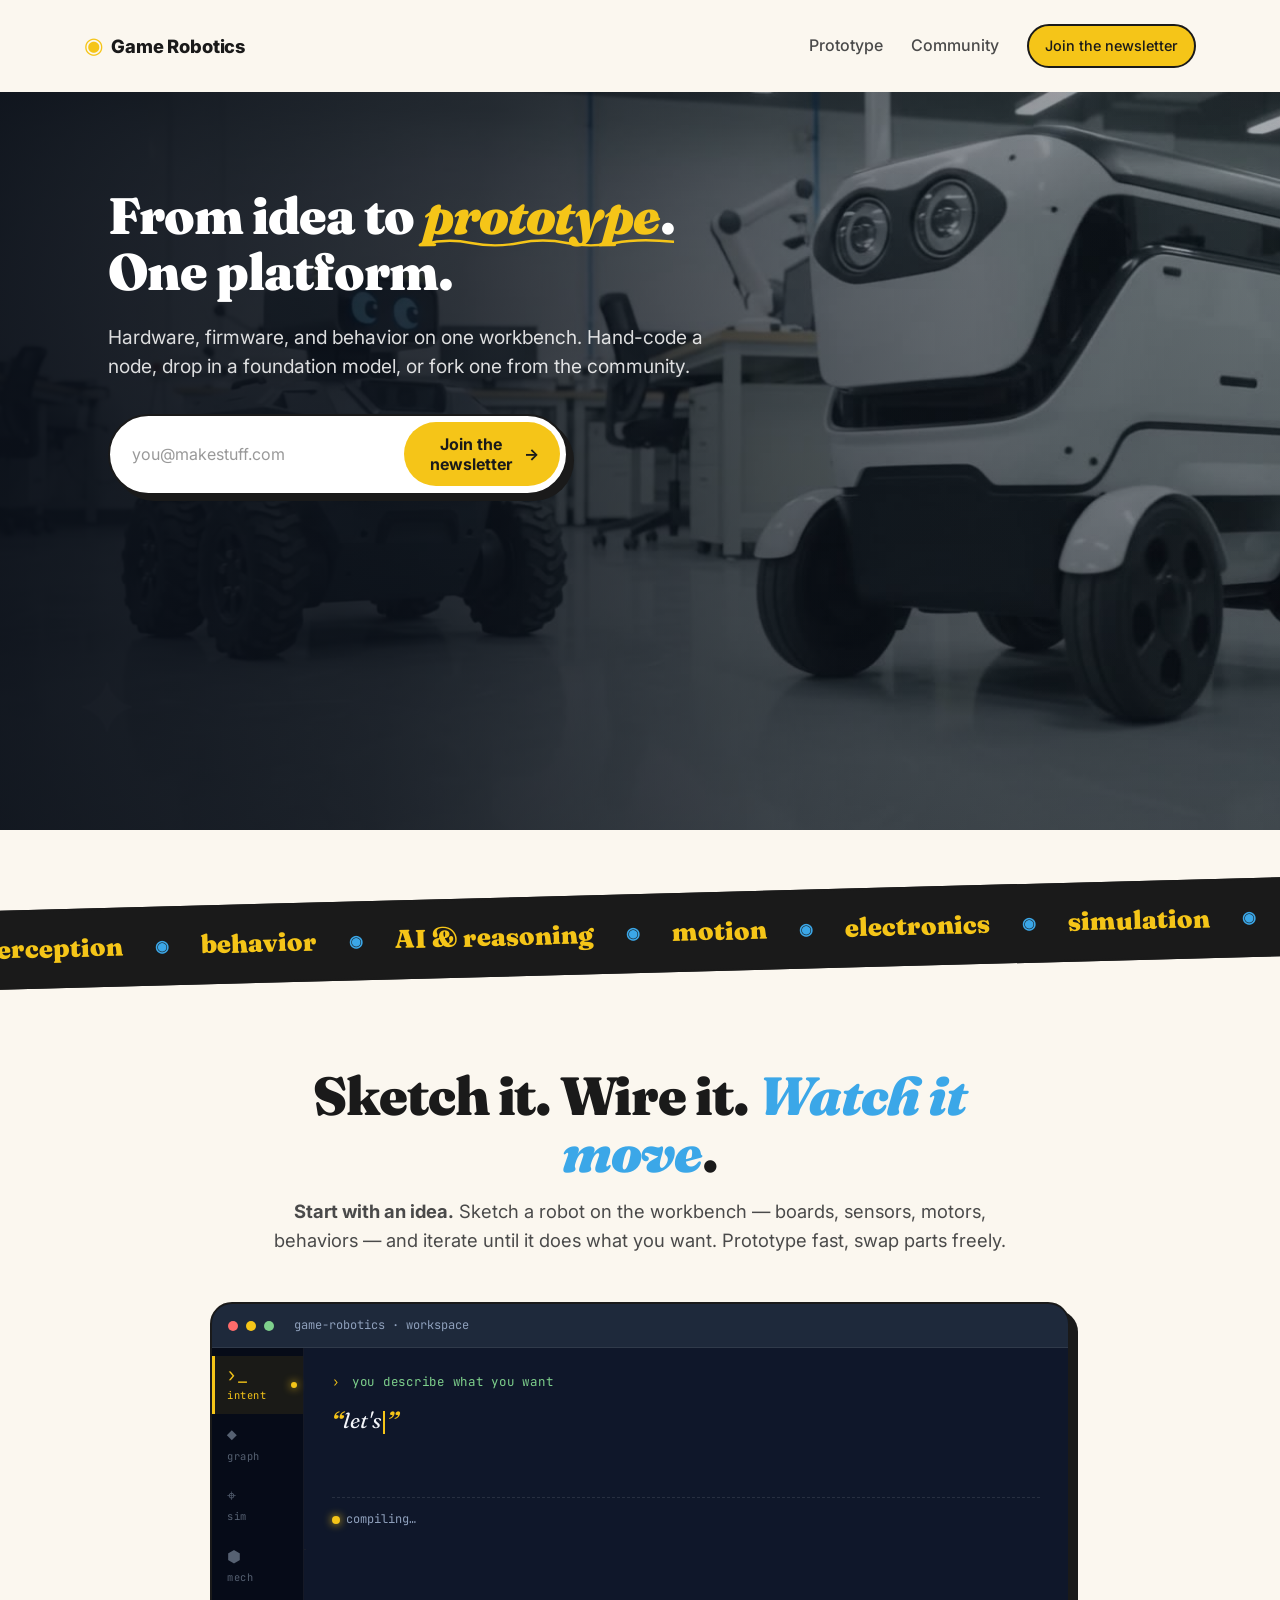
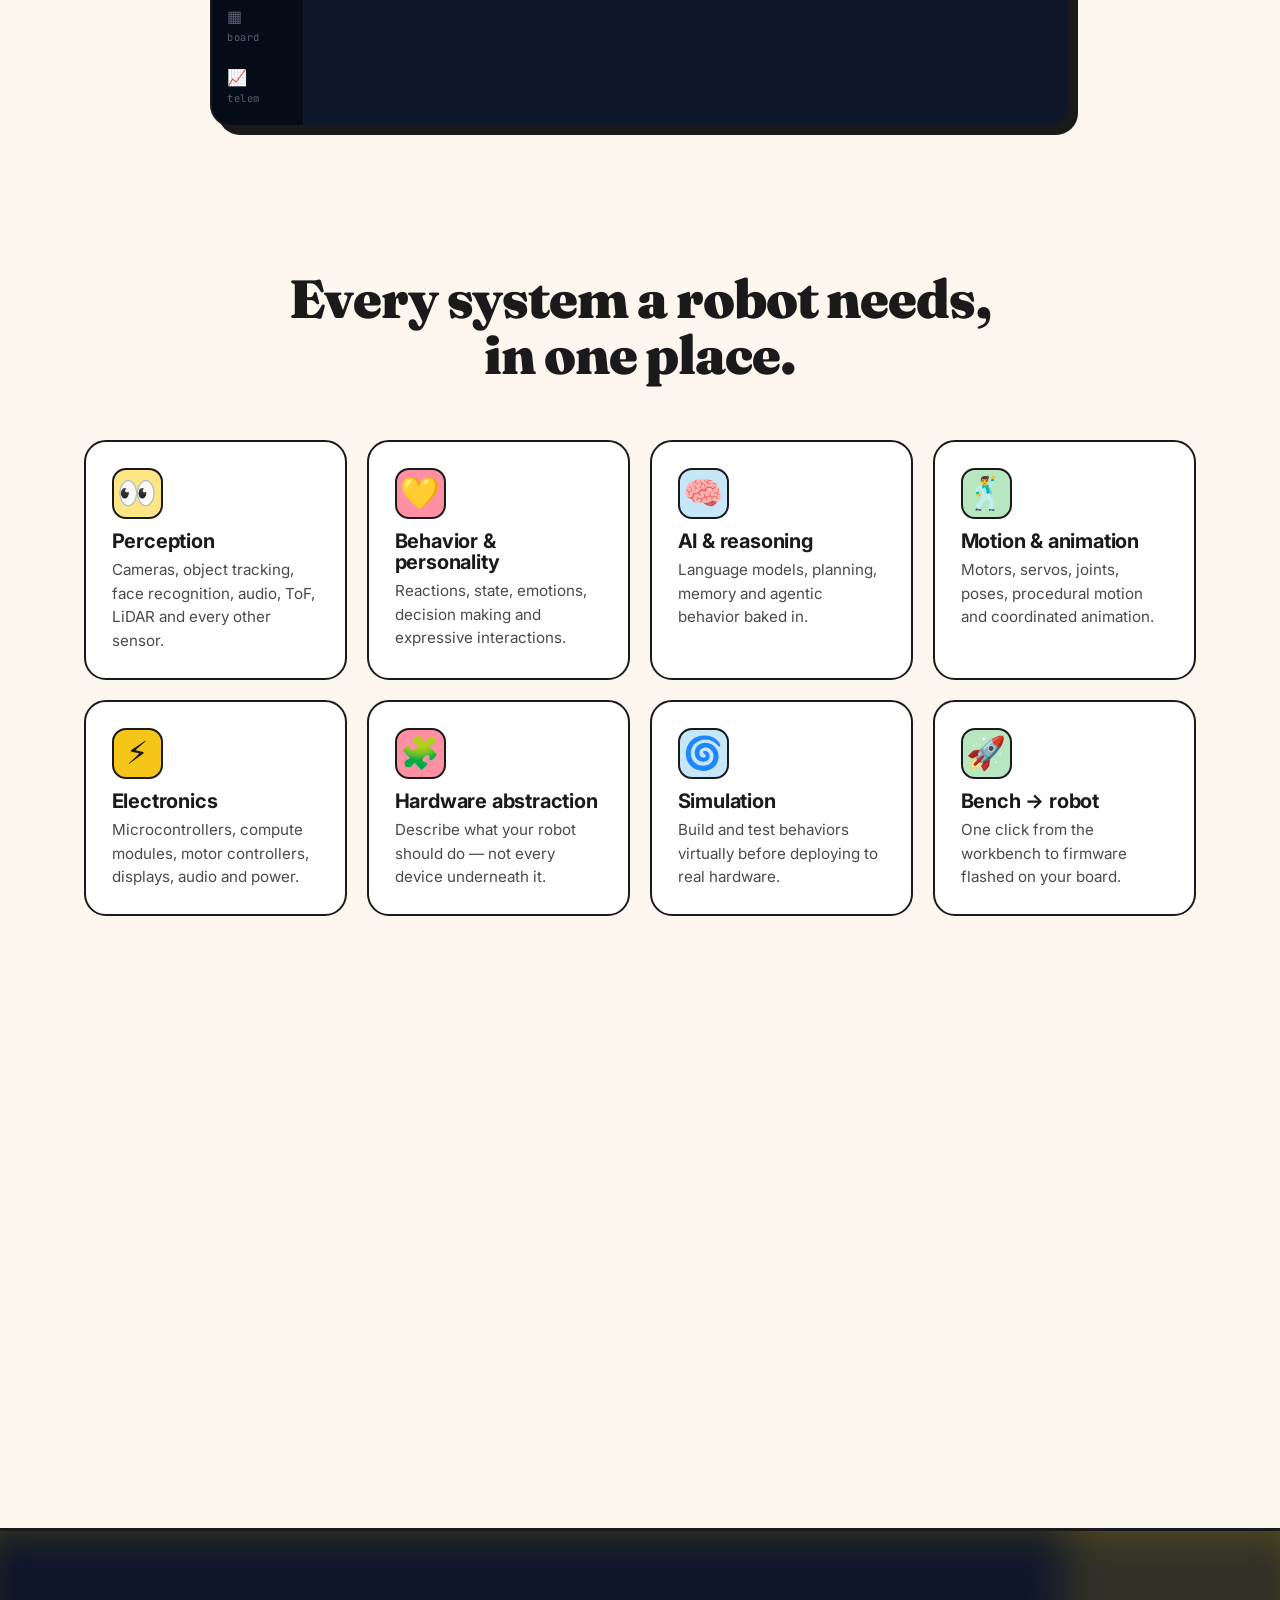
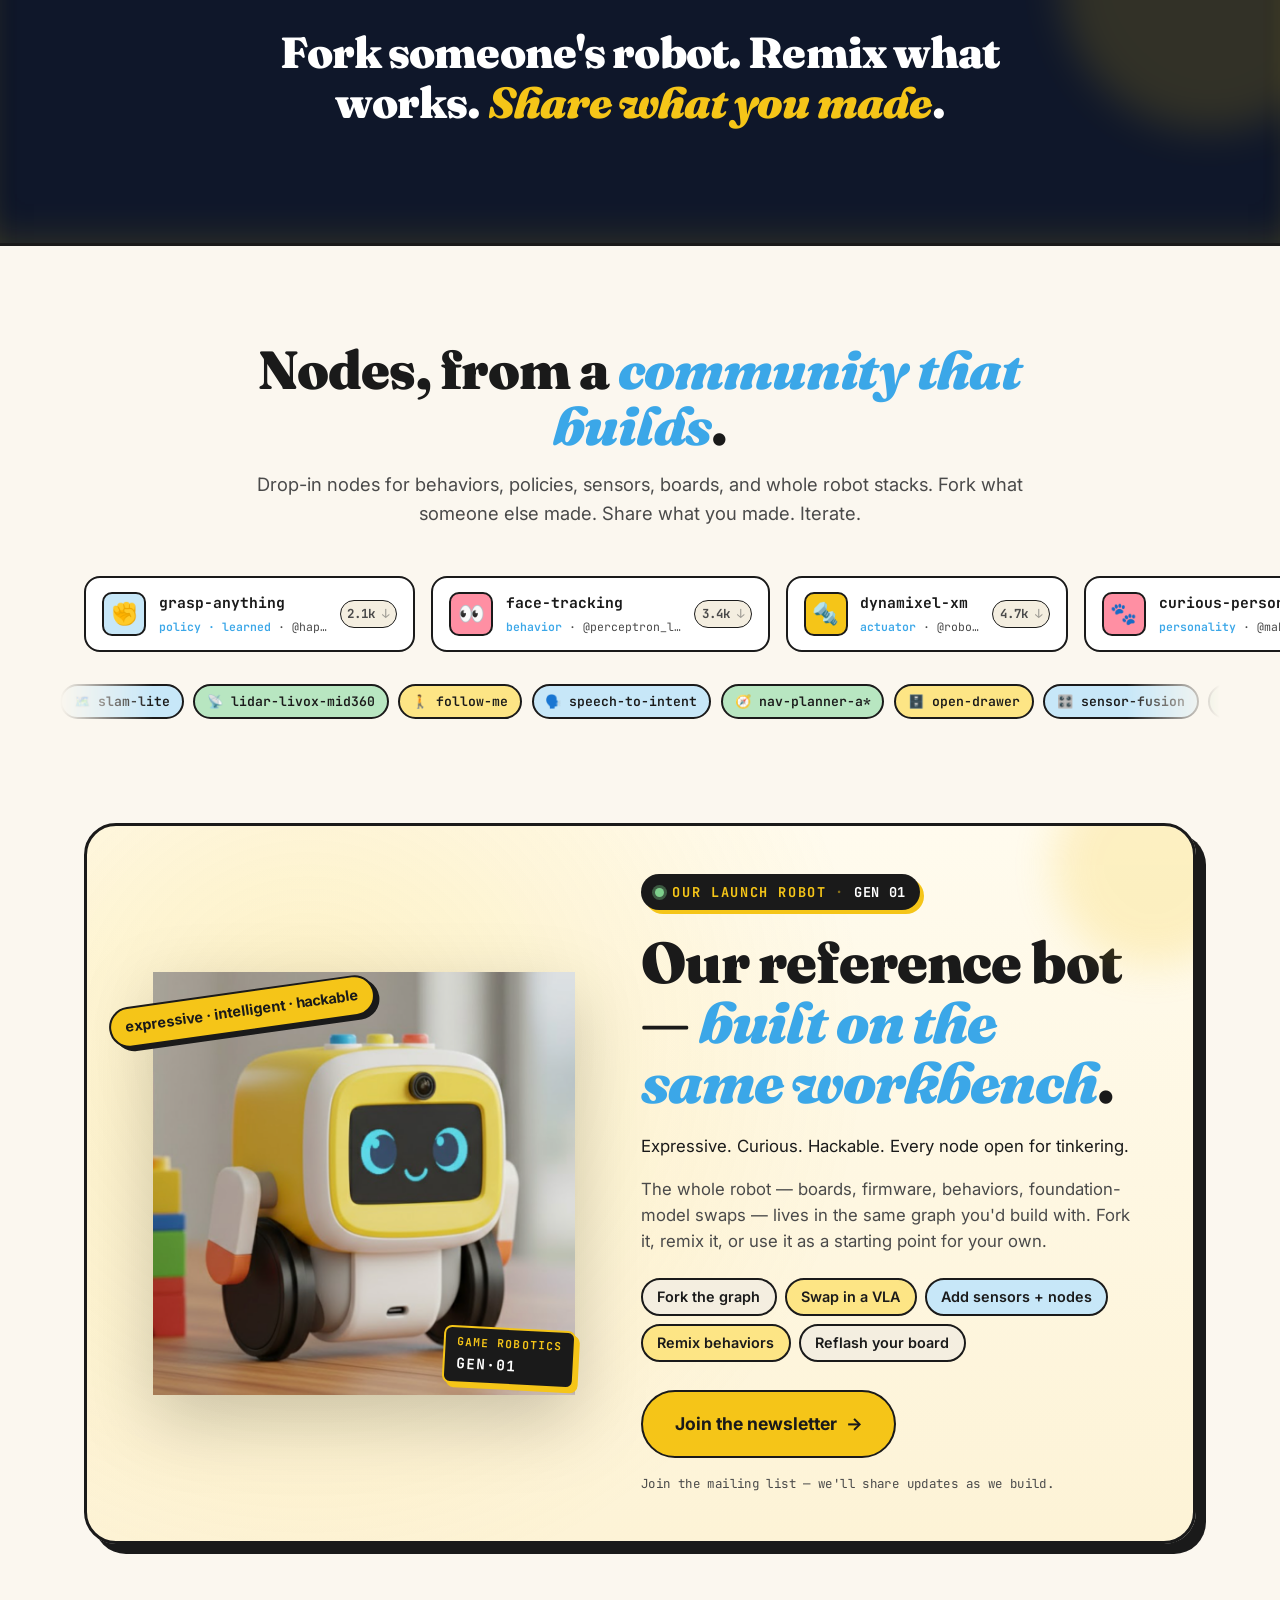
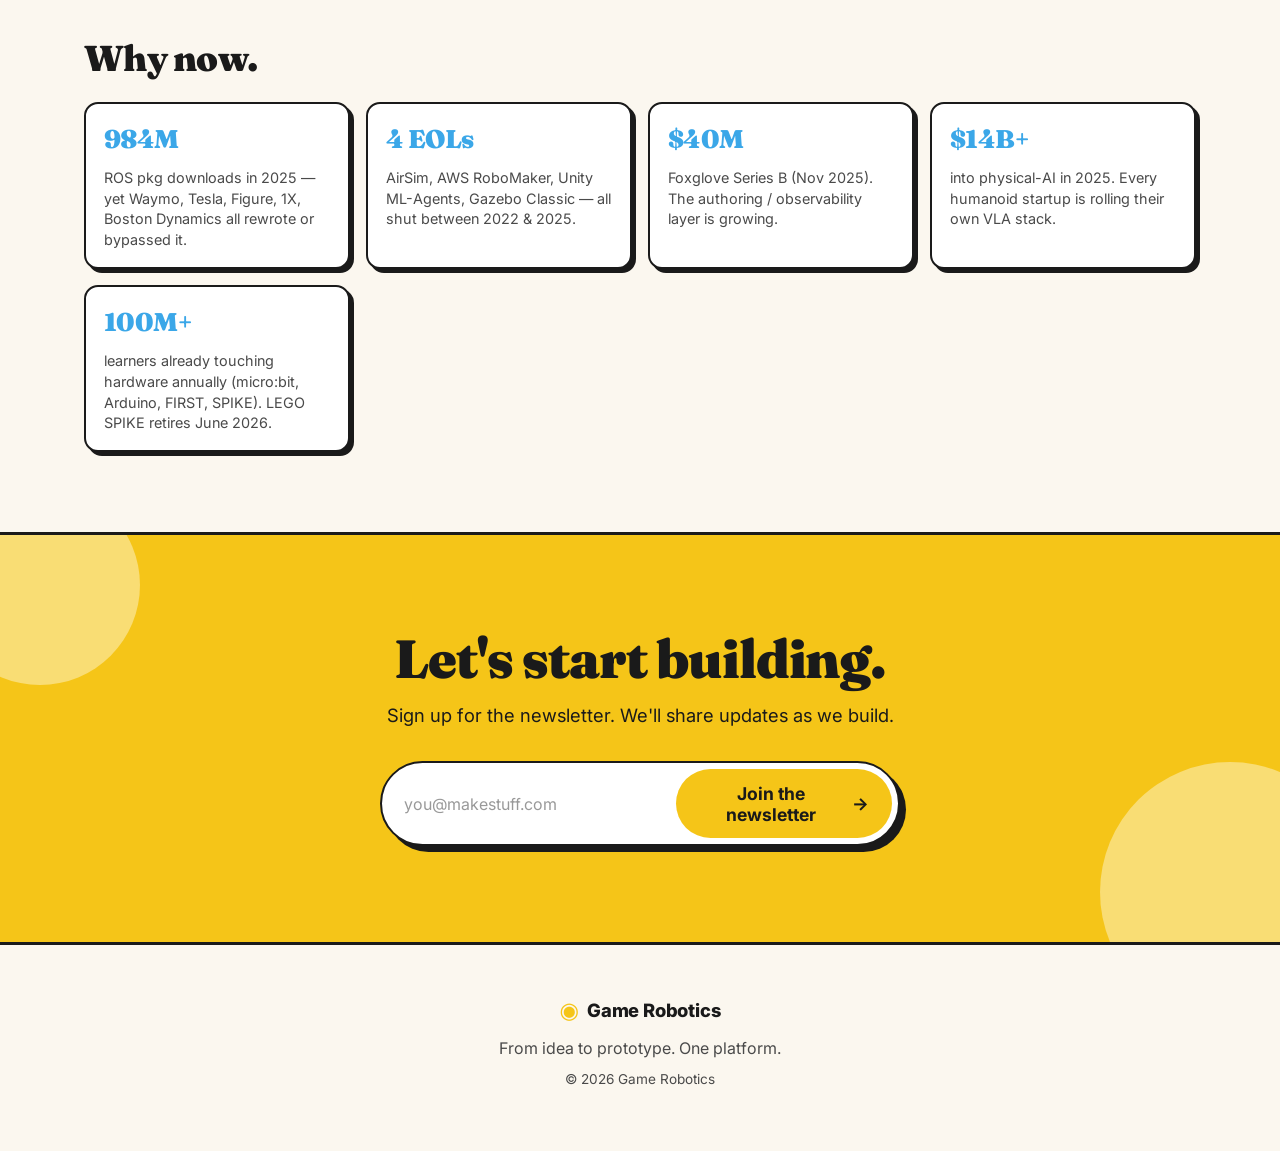
==== commit 36a8fbee: "C + D: 'canvas' -> 'workbench' throughout (hero, pitch, features, launch, meta)" ====
--- a/v4-prototype/index.html
+++ b/v4-prototype/index.html
@@ -4,7 +4,7 @@
   <meta charset="UTF-8" />
   <meta name="viewport" content="width=device-width, initial-scale=1.0" />
   <title>Game Robotics — From idea to prototype. One platform.</title>
-  <meta name="description" content="Hardware, firmware, and behavior on one canvas. Hand-code a node or drop in a foundation model — same wires. For makers, researchers, and tinkerers." />
+  <meta name="description" content="Hardware, firmware, and behavior on one workbench. Hand-code a node or drop in a foundation model — same wires. For makers, researchers, and tinkerers." />
   <!-- Naming/domain notes (from Sept 2026 handoff, §9):
        - 'Game Robotics' invites ambiguity ('robotics for game devs?') — flagged, not yet renamed.
        - Domain grab status for gamerobotics.com/.io/.dev still open. -->
@@ -39,7 +39,7 @@
         One platform.
       </h1>
       <p class="lede">
-        Hardware, firmware, and behavior on one canvas. Hand-code a node, drop
+        Hardware, firmware, and behavior on one workbench. Hand-code a node, drop
         in a foundation model, or fork one from the community.
       </p>
       <form class="signup" onsubmit="event.preventDefault(); document.getElementById('signup-success').hidden = false;">
@@ -77,7 +77,7 @@
     <div class="section-head">
       <h2>Sketch it. Wire it. <em>Watch it move</em>.</h2>
       <p class="section-lede">
-        <strong>Start with an idea.</strong> Sketch a robot on the canvas —
+        <strong>Start with an idea.</strong> Sketch a robot on the workbench —
         boards, sensors, motors, behaviors — and iterate until it does what
         you want. Prototype fast, swap parts freely.
       </p>
@@ -650,7 +650,7 @@
           <div class="feature-card fc-8">
             <div class="feature-icon">🚀</div>
             <h3>Bench &rarr; robot</h3>
-            <p>One click from the canvas to firmware flashed on your board.</p>
+            <p>One click from the workbench to firmware flashed on your board.</p>
           </div>
         </div>
 
@@ -793,7 +793,7 @@
           <span class="fr-badge-code">Gen 01</span>
         </div>
         <h2>
-          Our reference bot — <em>built on the same canvas</em>.
+          Our reference bot — <em>built on the same workbench</em>.
         </h2>
         <p class="fr-lede">
           Expressive. Curious. Hackable. Every node open for tinkering.
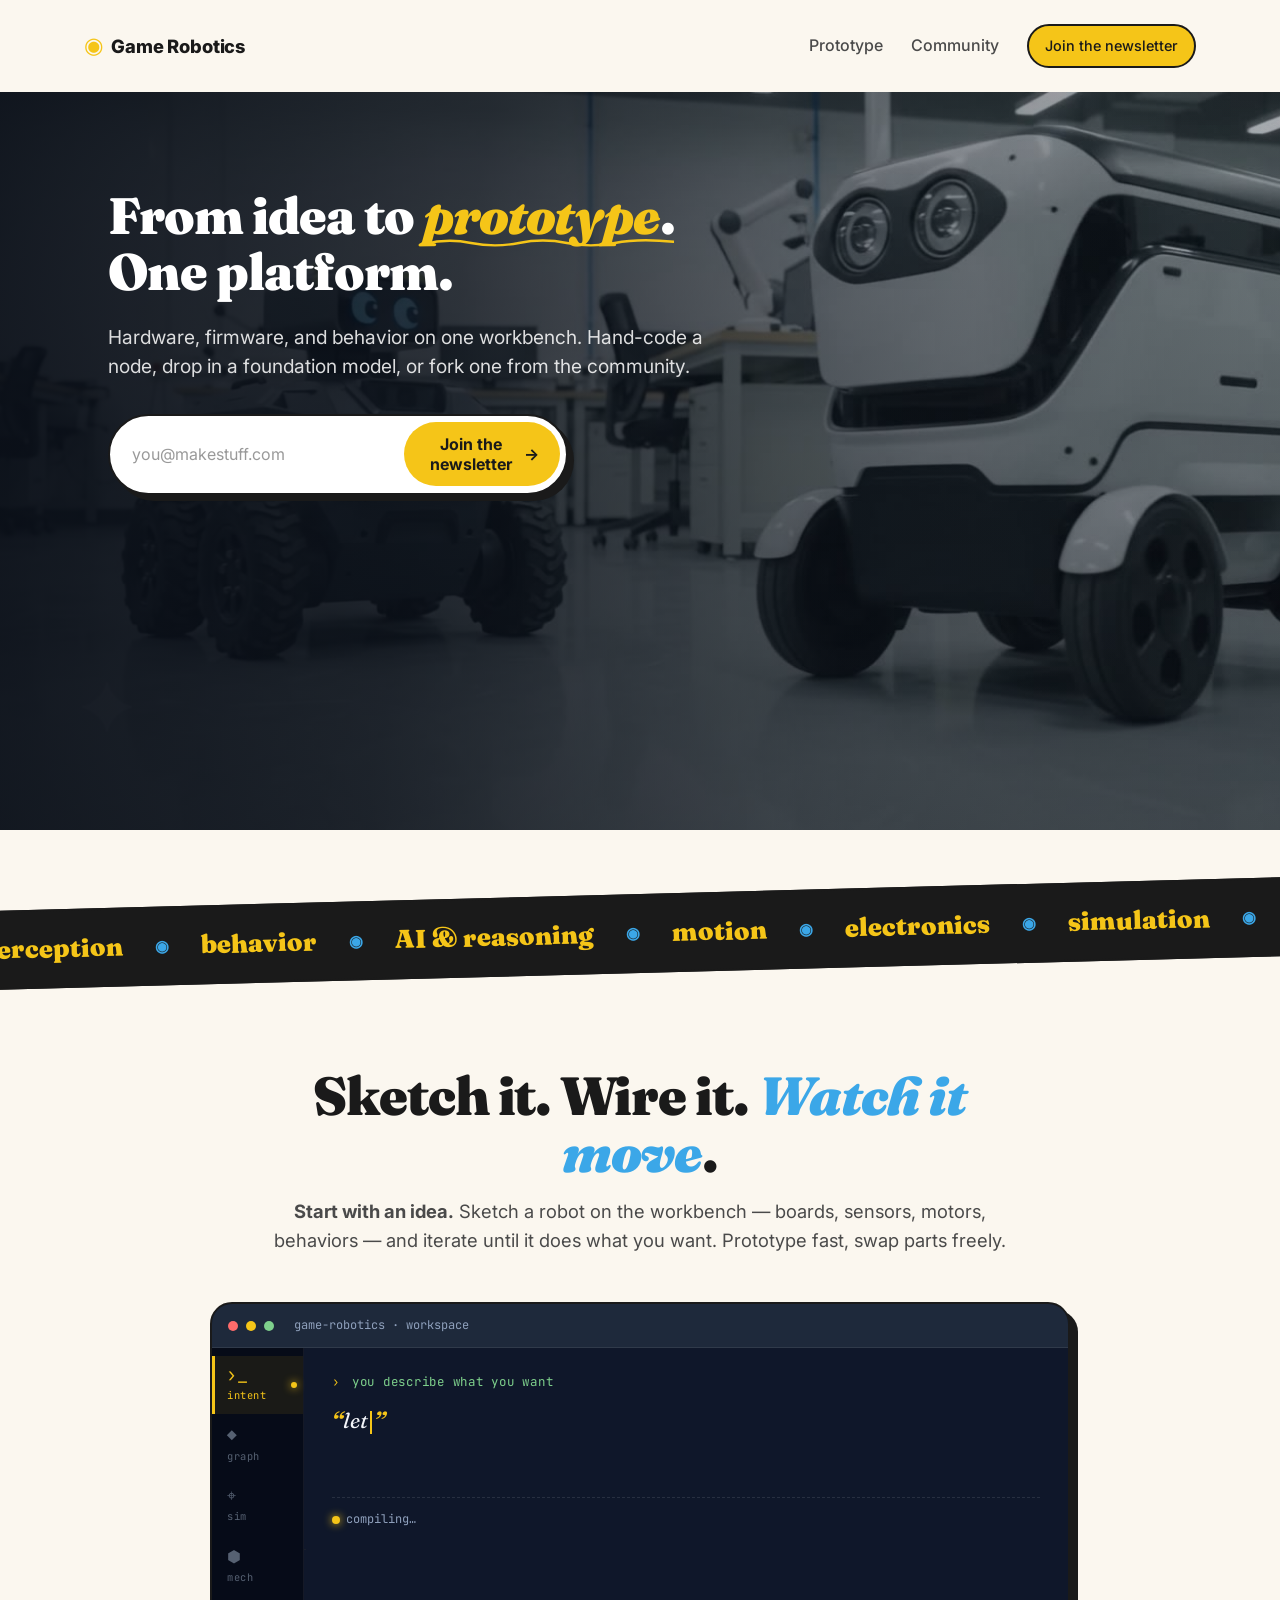
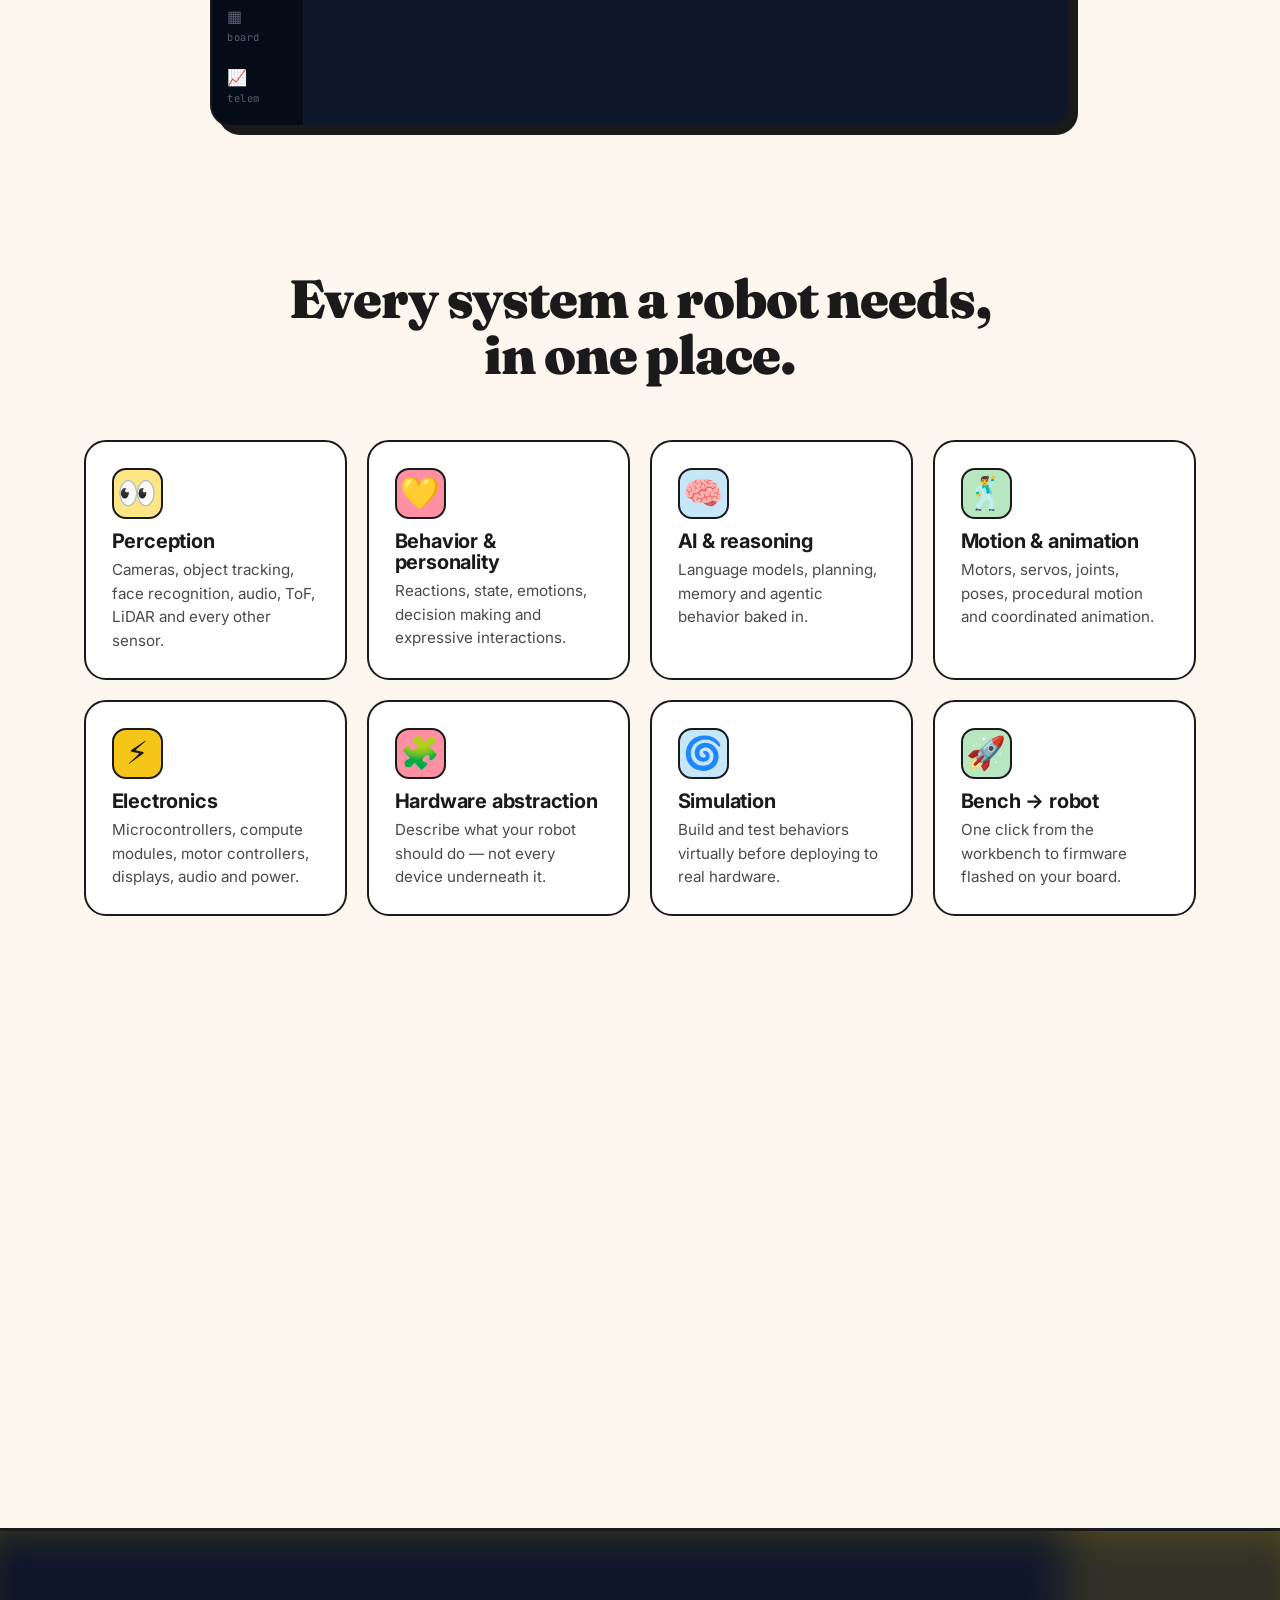
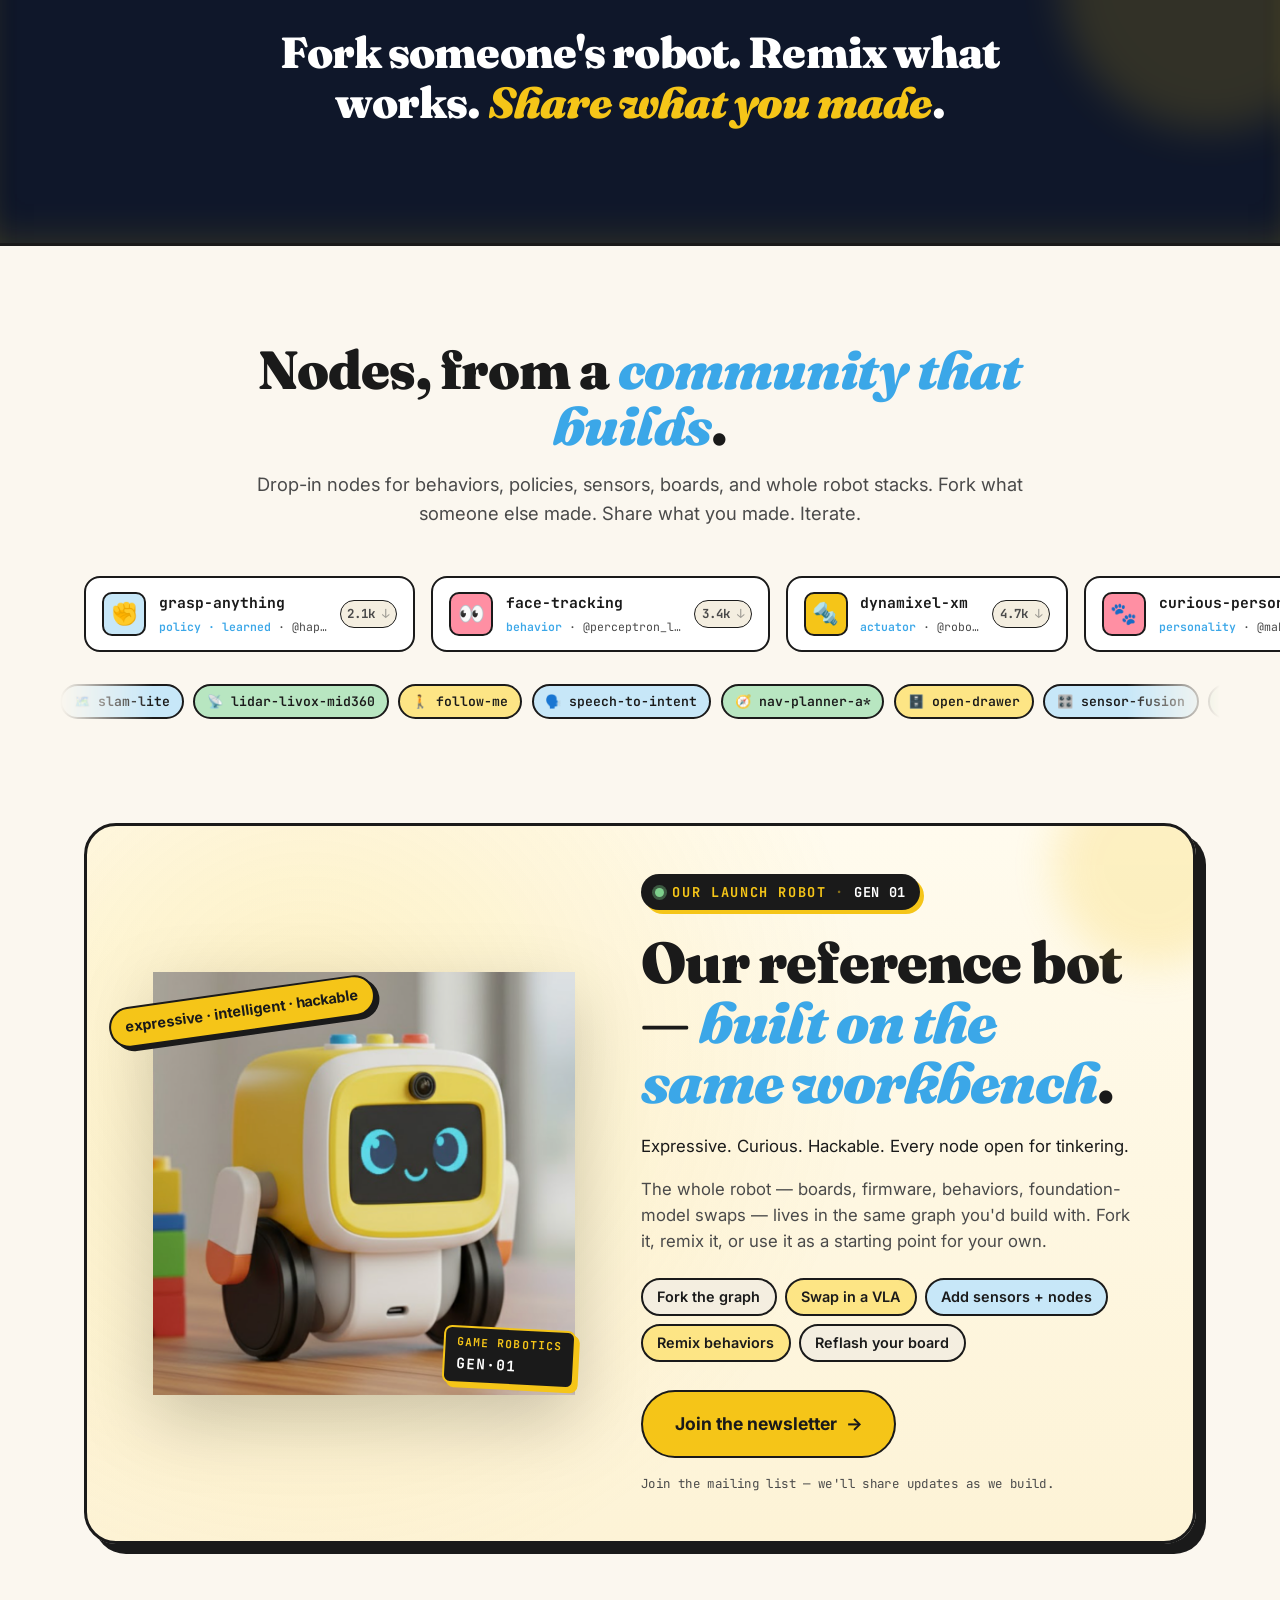
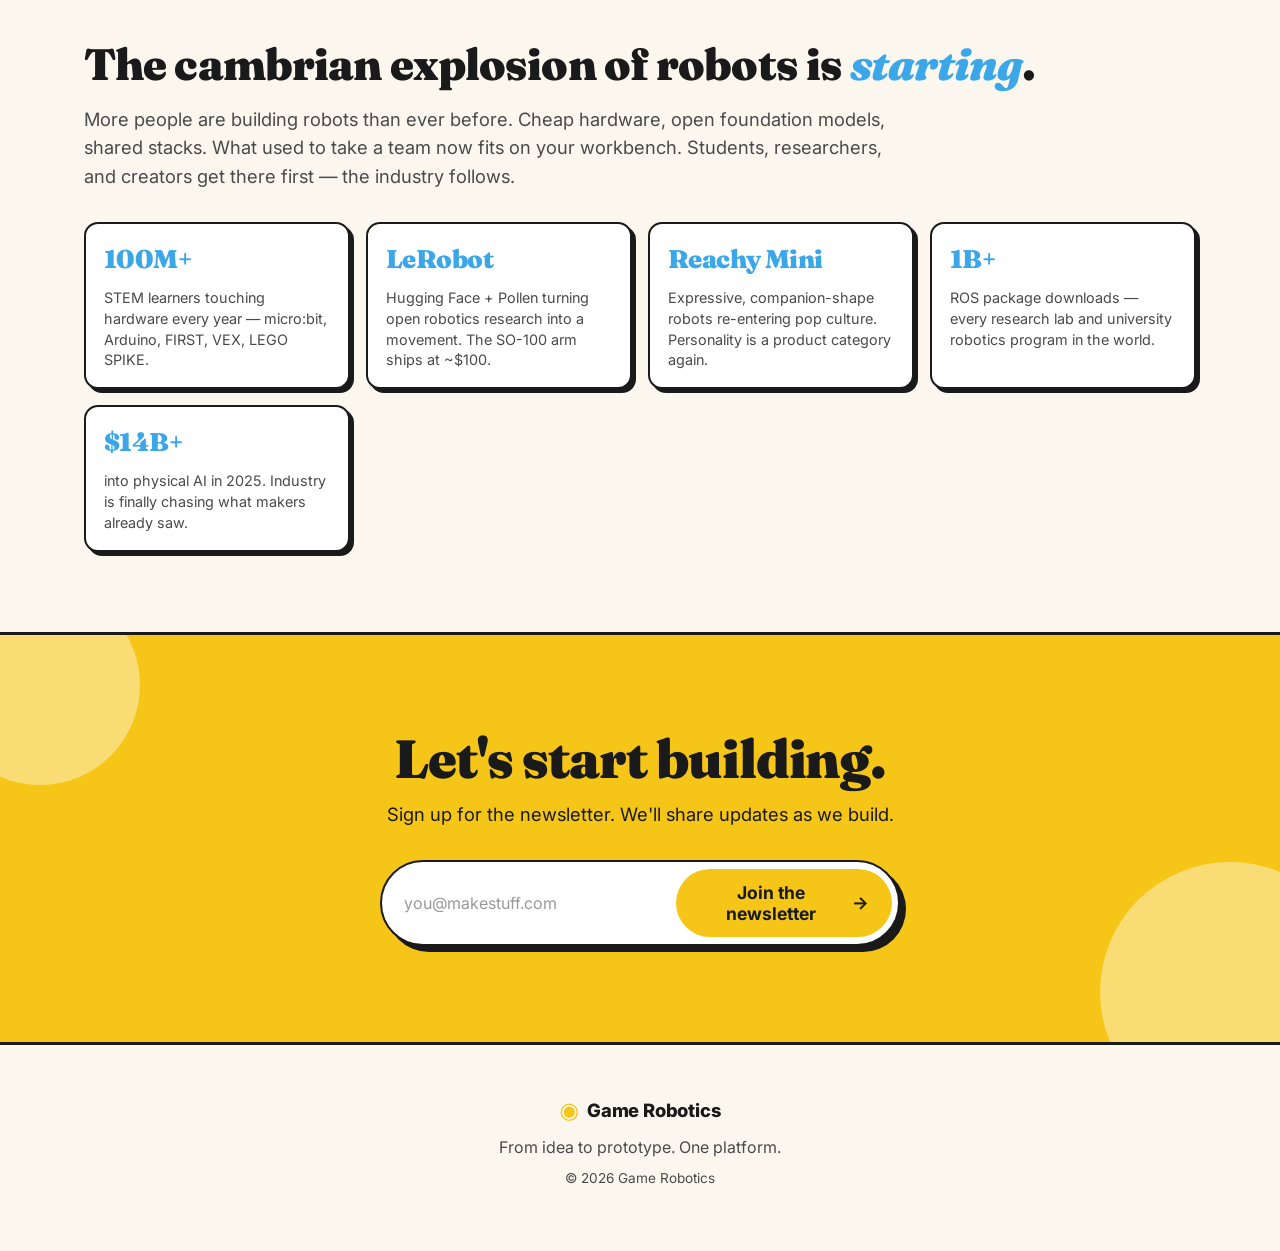
==== commit 9dae789c: "C + D: pivot 'Why now' -> manifesto ('cambrian explosion of robots') Section reframed from a defensi" ====
--- a/v4-prototype/index.html
+++ b/v4-prototype/index.html
@@ -818,30 +818,36 @@
     </div>
   </section>
 
-  <!-- Why now: compact market-signal chip strip -->
+  <!-- Manifesto: cambrian explosion of robots -->
   <section class="whynow" id="why-now">
     <div class="whynow-inner">
-      <h2>Why now.</h2>
+      <h2>The cambrian explosion of robots is <em>starting</em>.</h2>
+      <p class="whynow-body">
+        More people are building robots than ever before. Cheap hardware,
+        open foundation models, shared stacks. What used to take a team now
+        fits on your workbench. Students, researchers, and creators get
+        there first — the industry follows.
+      </p>
       <ul class="whynow-chips">
         <li>
-          <span class="wn-num">984M</span>
-          <span class="wn-label">ROS pkg downloads in 2025 — yet Waymo, Tesla, Figure, 1X, Boston Dynamics all rewrote or bypassed it.</span>
+          <span class="wn-num">100M+</span>
+          <span class="wn-label">STEM learners touching hardware every year — micro:bit, Arduino, FIRST, VEX, LEGO SPIKE.</span>
         </li>
         <li>
-          <span class="wn-num">4 EOLs</span>
-          <span class="wn-label">AirSim, AWS RoboMaker, Unity ML-Agents, Gazebo Classic — all shut between 2022 &amp; 2025.</span>
+          <span class="wn-num">LeRobot</span>
+          <span class="wn-label">Hugging Face + Pollen turning open robotics research into a movement. The SO-100 arm ships at ~$100.</span>
         </li>
         <li>
-          <span class="wn-num">$40M</span>
-          <span class="wn-label">Foxglove Series B (Nov 2025). The authoring / observability layer is growing.</span>
+          <span class="wn-num">Reachy Mini</span>
+          <span class="wn-label">Expressive, companion-shape robots re-entering pop culture. Personality is a product category again.</span>
+        </li>
+        <li>
+          <span class="wn-num">1B+</span>
+          <span class="wn-label">ROS package downloads — every research lab and university robotics program in the world.</span>
         </li>
         <li>
           <span class="wn-num">$14B+</span>
-          <span class="wn-label">into physical-AI in 2025. Every humanoid startup is rolling their own VLA stack.</span>
-        </li>
-        <li>
-          <span class="wn-num">100M+</span>
-          <span class="wn-label">learners already touching hardware annually (micro:bit, Arduino, FIRST, SPIKE). LEGO SPIKE retires June 2026.</span>
+          <span class="wn-label">into physical AI in 2025. Industry is finally chasing what makers already saw.</span>
         </li>
       </ul>
     </div>
--- a/v4-prototype/styles.css
+++ b/v4-prototype/styles.css
@@ -2509,10 +2509,21 @@
 .whynow h2 {
   font-family: 'Fraunces', serif;
   font-weight: 900;
-  font-size: clamp(1.6rem, 3vw, 2.25rem);
+  font-size: clamp(1.9rem, 3.6vw, 2.75rem);
   color: var(--ink);
-  margin: 0 0 1.5rem;
+  margin: 0 0 1rem;
   letter-spacing: -0.02em;
+  line-height: 1.1;
+  text-wrap: balance;
+}
+.whynow h2 em { color: var(--blue); font-style: italic; }
+.whynow-body {
+  font-family: 'Inter', sans-serif;
+  font-size: 1.15rem;
+  color: var(--ink-2);
+  line-height: 1.55;
+  max-width: 44em;
+  margin: 0 0 2rem;
 }
 .whynow-chips {
   list-style: none;
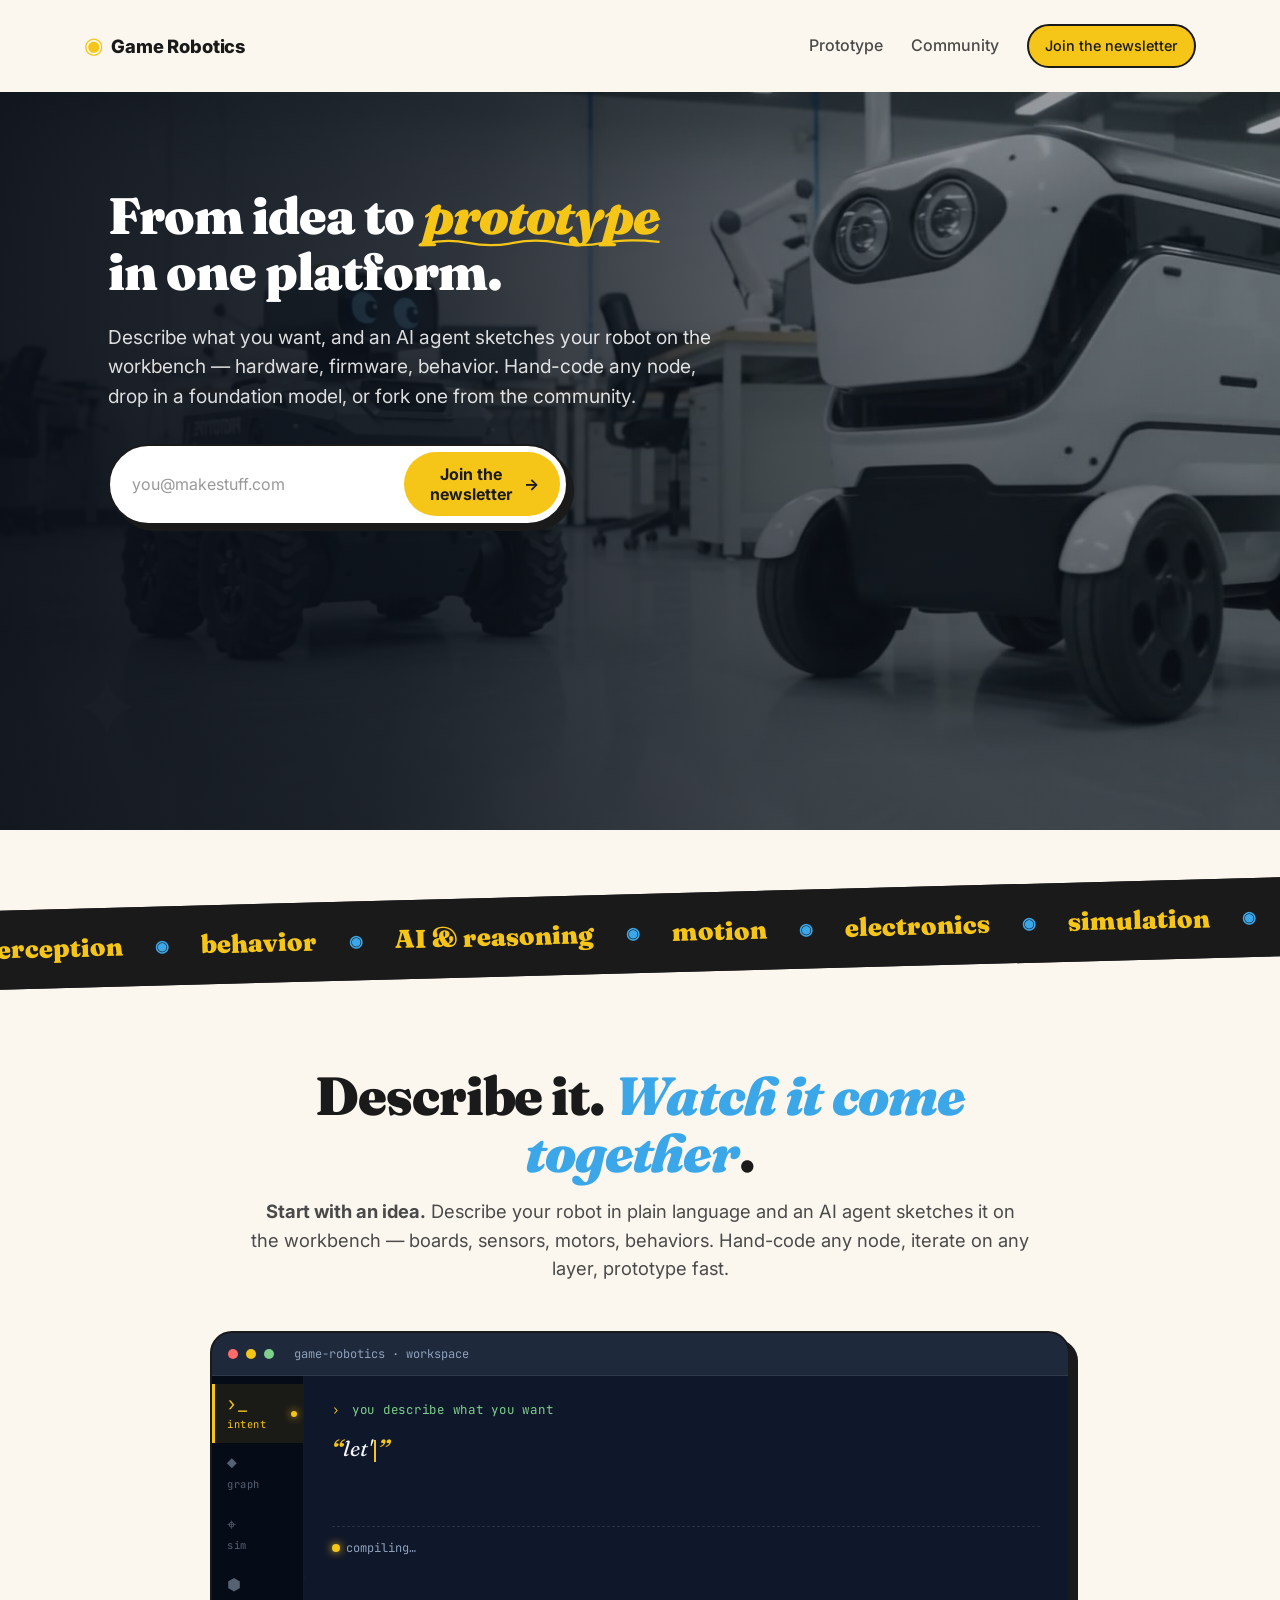
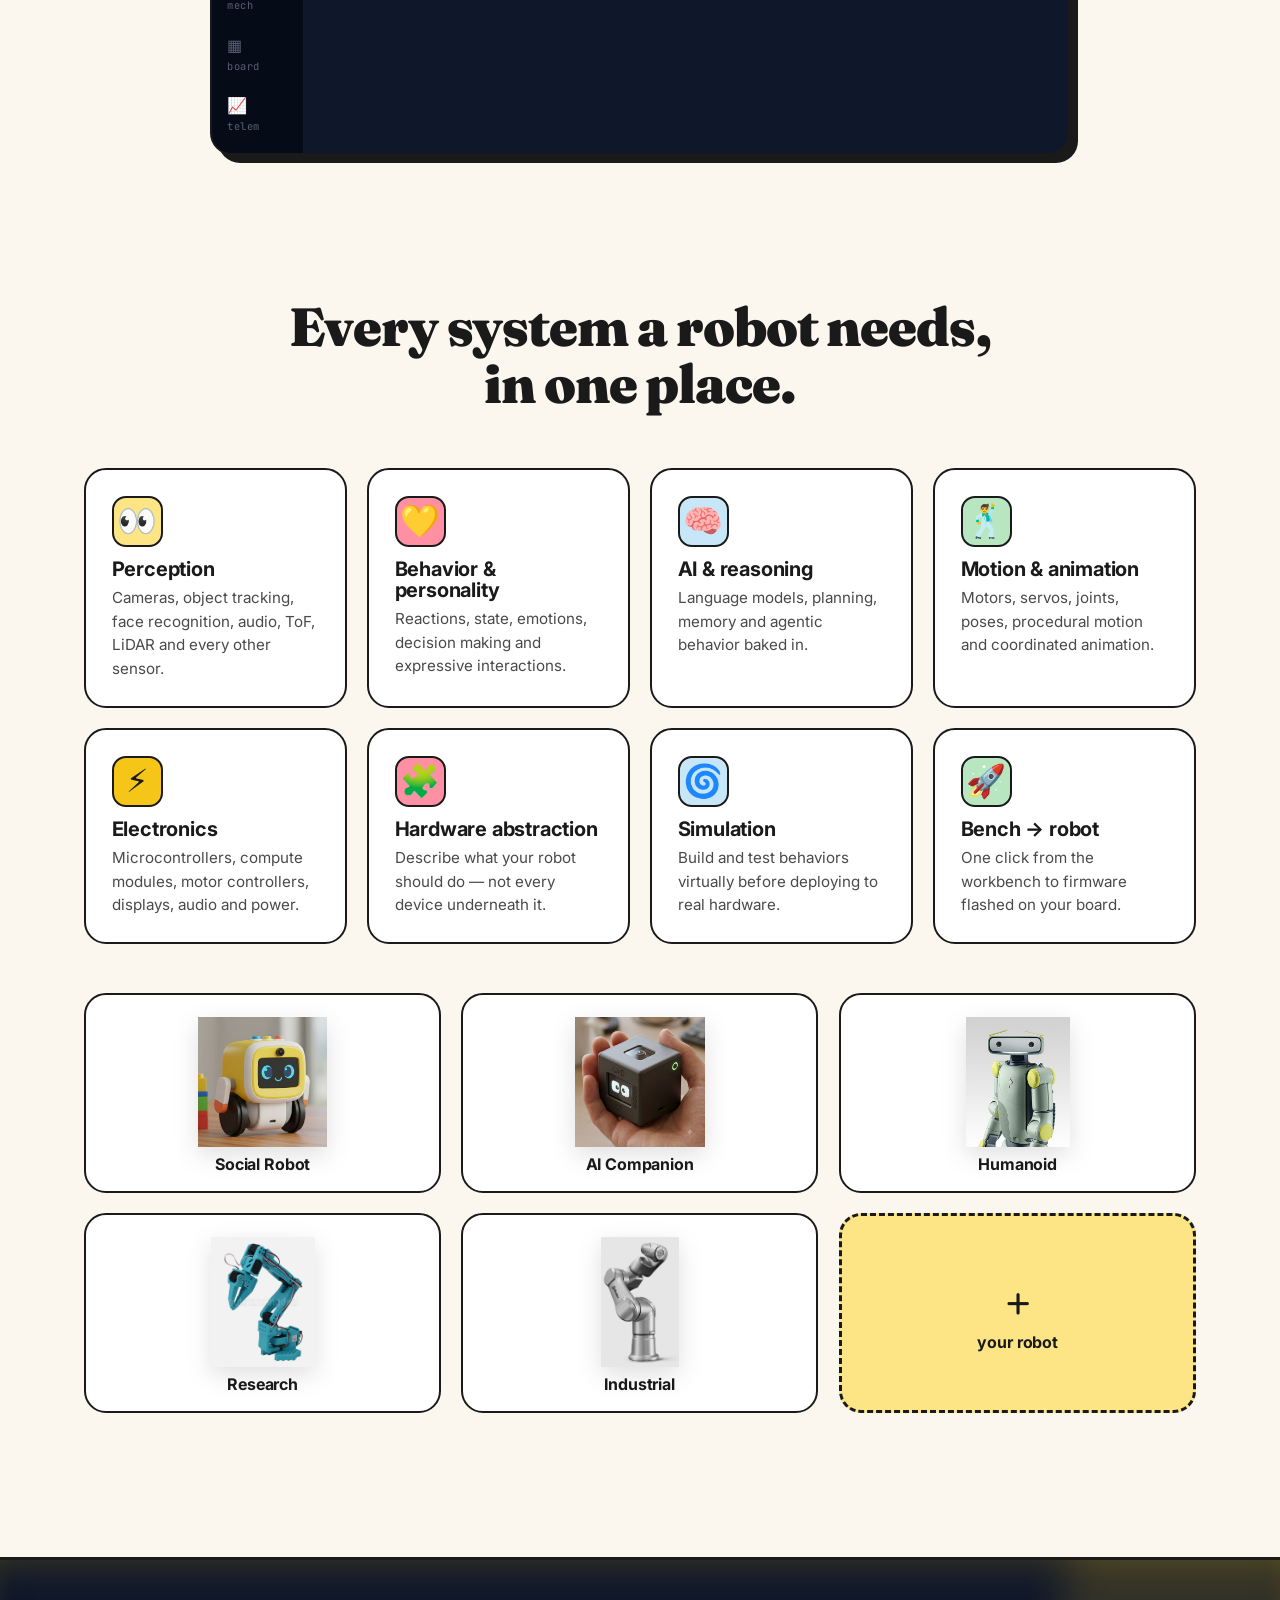
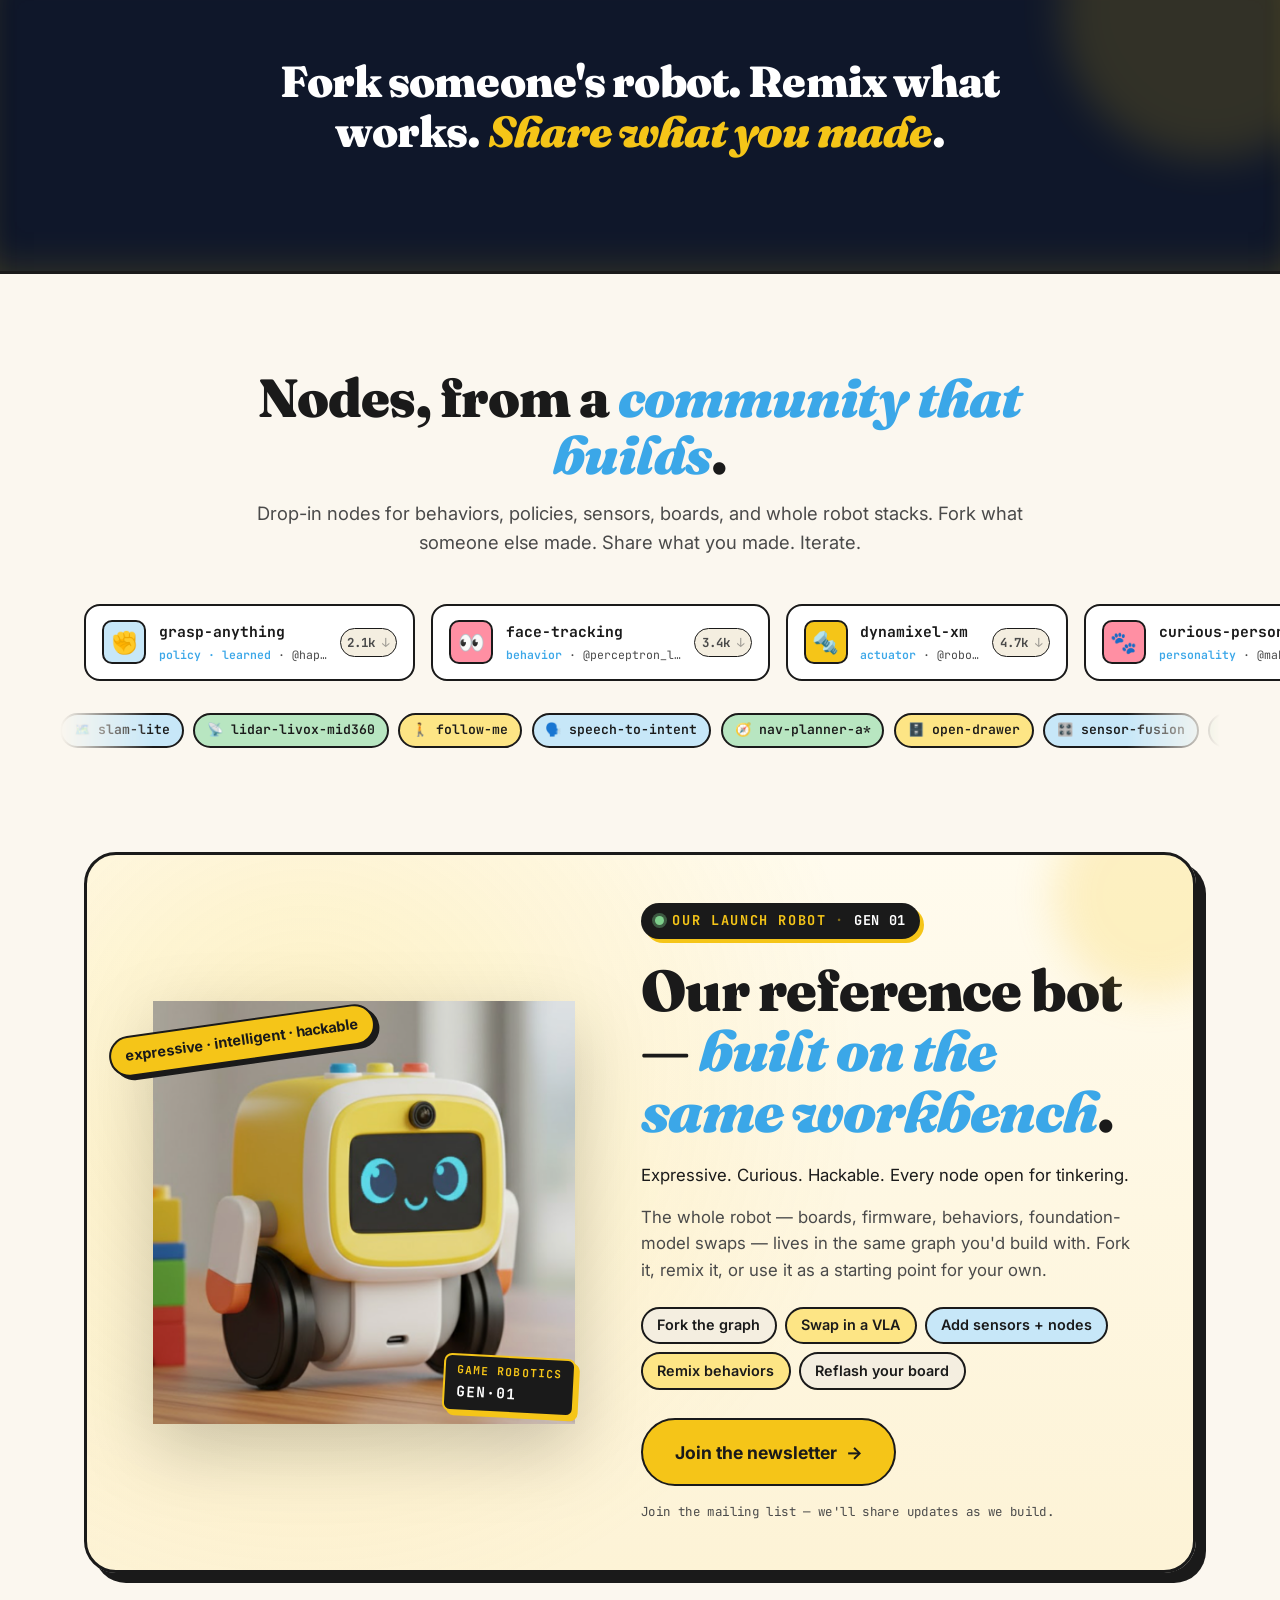
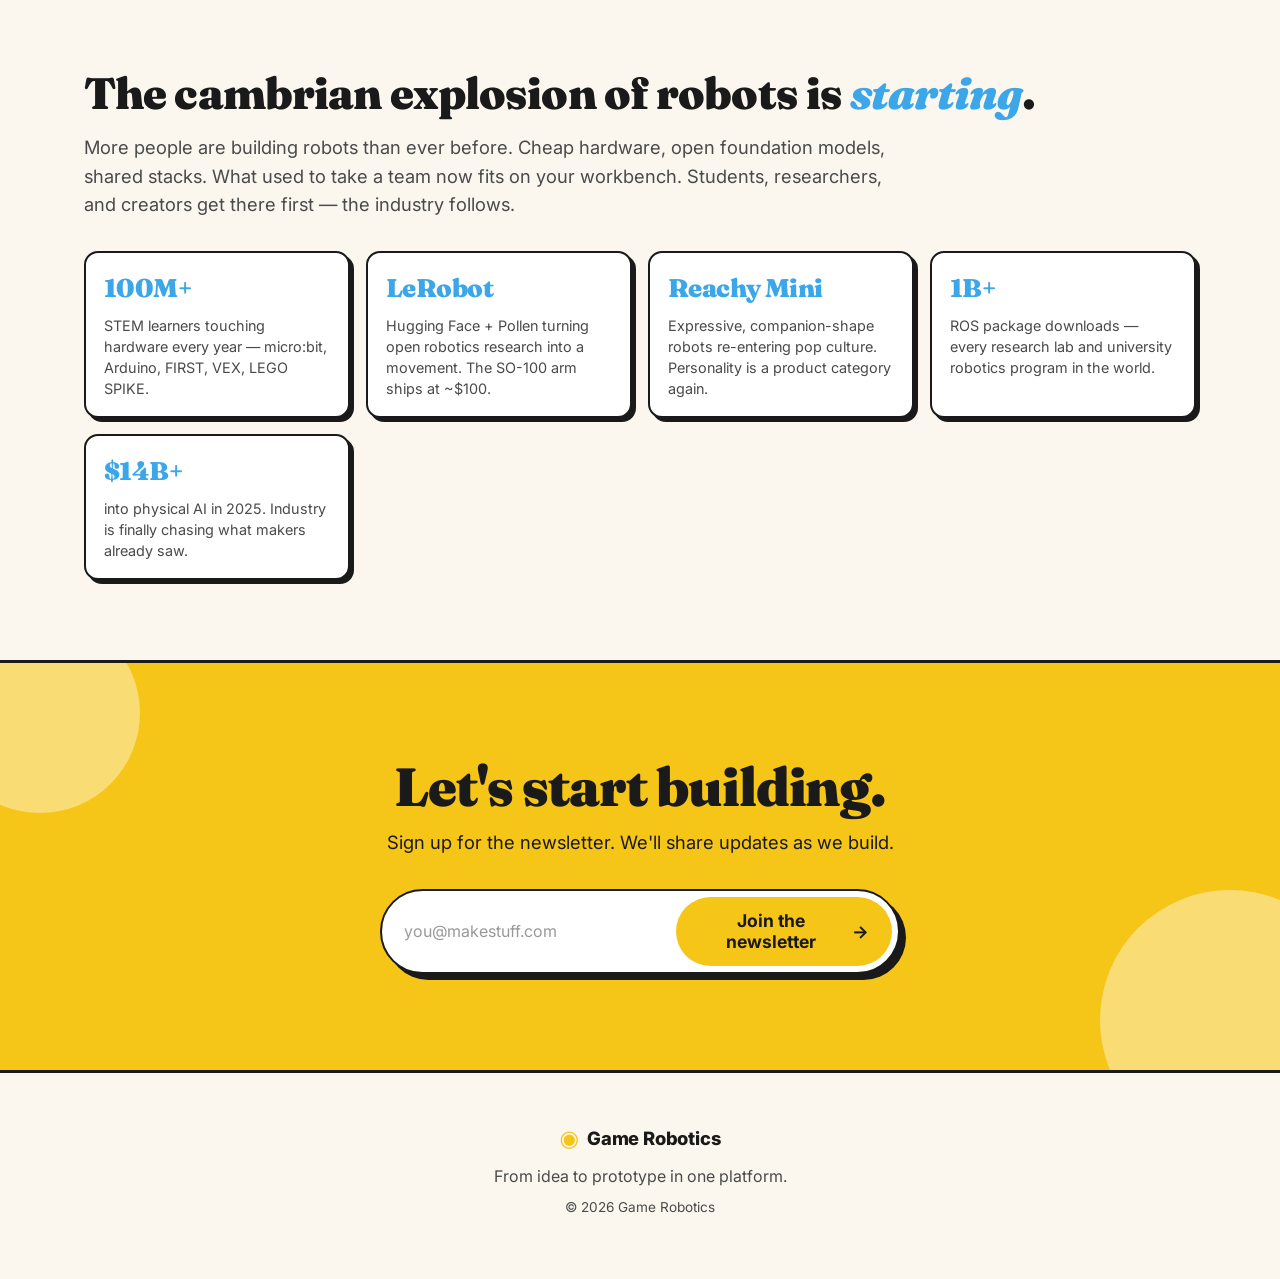
==== commit ff21a8c7: "C + D: lean on agent-driven development + tighten tagline to one phrase Tagline restructure (both): " ====
--- a/v4-prototype/index.html
+++ b/v4-prototype/index.html
@@ -3,7 +3,7 @@
 <head>
   <meta charset="UTF-8" />
   <meta name="viewport" content="width=device-width, initial-scale=1.0" />
-  <title>Game Robotics — From idea to prototype. One platform.</title>
+  <title>Game Robotics — From idea to prototype in one platform.</title>
   <meta name="description" content="Hardware, firmware, and behavior on one workbench. Hand-code a node or drop in a foundation model — same wires. For makers, researchers, and tinkerers." />
   <!-- Naming/domain notes (from Sept 2026 handoff, §9):
        - 'Game Robotics' invites ambiguity ('robotics for game devs?') — flagged, not yet renamed.
@@ -35,11 +35,12 @@
     <div class="hero-scrim" aria-hidden="true"></div>
     <div class="hero-copy">
       <h1>
-        From idea to <span class="squiggle-wrap"><em>prototype</em>.<svg class="squiggle" viewBox="0 0 420 12" fill="none" xmlns="http://www.w3.org/2000/svg"><path d="M2 8 Q 40 -2, 80 6 T 160 6 T 240 6 T 320 6 T 418 4" stroke="#F5C518" stroke-width="4" stroke-linecap="round"/></svg></span><br />
-        One platform.
+        From idea to <span class="squiggle-wrap"><em>prototype</em><svg class="squiggle" viewBox="0 0 420 12" fill="none" xmlns="http://www.w3.org/2000/svg"><path d="M2 8 Q 40 -2, 80 6 T 160 6 T 240 6 T 320 6 T 418 4" stroke="#F5C518" stroke-width="4" stroke-linecap="round"/></svg></span><br />
+        in one platform.
       </h1>
       <p class="lede">
-        Hardware, firmware, and behavior on one workbench. Hand-code a node, drop
+        Describe what you want, and an AI agent sketches your robot on the
+        workbench — hardware, firmware, behavior. Hand-code any node, drop
         in a foundation model, or fork one from the community.
       </p>
       <form class="signup" onsubmit="event.preventDefault(); document.getElementById('signup-success').hidden = false;">
@@ -75,11 +76,11 @@
   <!-- The pitch -->
   <section class="pitch" id="engine">
     <div class="section-head">
-      <h2>Sketch it. Wire it. <em>Watch it move</em>.</h2>
+      <h2>Describe it. <em>Watch it come together</em>.</h2>
       <p class="section-lede">
-        <strong>Start with an idea.</strong> Sketch a robot on the workbench —
-        boards, sensors, motors, behaviors — and iterate until it does what
-        you want. Prototype fast, swap parts freely.
+        <strong>Start with an idea.</strong> Describe your robot in plain language
+        and an AI agent sketches it on the workbench — boards, sensors, motors,
+        behaviors. Hand-code any node, iterate on any layer, prototype fast.
       </p>
     </div>
 
@@ -874,7 +875,7 @@
         <span class="logo-mark">◉</span>
         <span>Game Robotics</span>
       </div>
-      <p class="footer-tag">From idea to prototype. One platform.</p>
+      <p class="footer-tag">From idea to prototype in one platform.</p>
       <p class="footer-copy">© 2026 Game Robotics</p>
     </div>
   </footer>
--- a/v4-prototype/styles.css
+++ b/v4-prototype/styles.css
@@ -1631,6 +1631,14 @@
   opacity: 1 !important;
   transform: none !important;
   pointer-events: auto !important;
+}
+/* When the scroll-driven crossfade is disabled, the per-card
+   opacity/transform (driven by --progress) still applies and would
+   hide the robots layer at progress=0. Reset both card sets. */
+.features-morph.is-reduced .fm-features .feature-card,
+.features-morph.is-reduced .fm-robots .feature-card {
+  opacity: 1 !important;
+  transform: none !important;
 }
 
 .fm-stage {
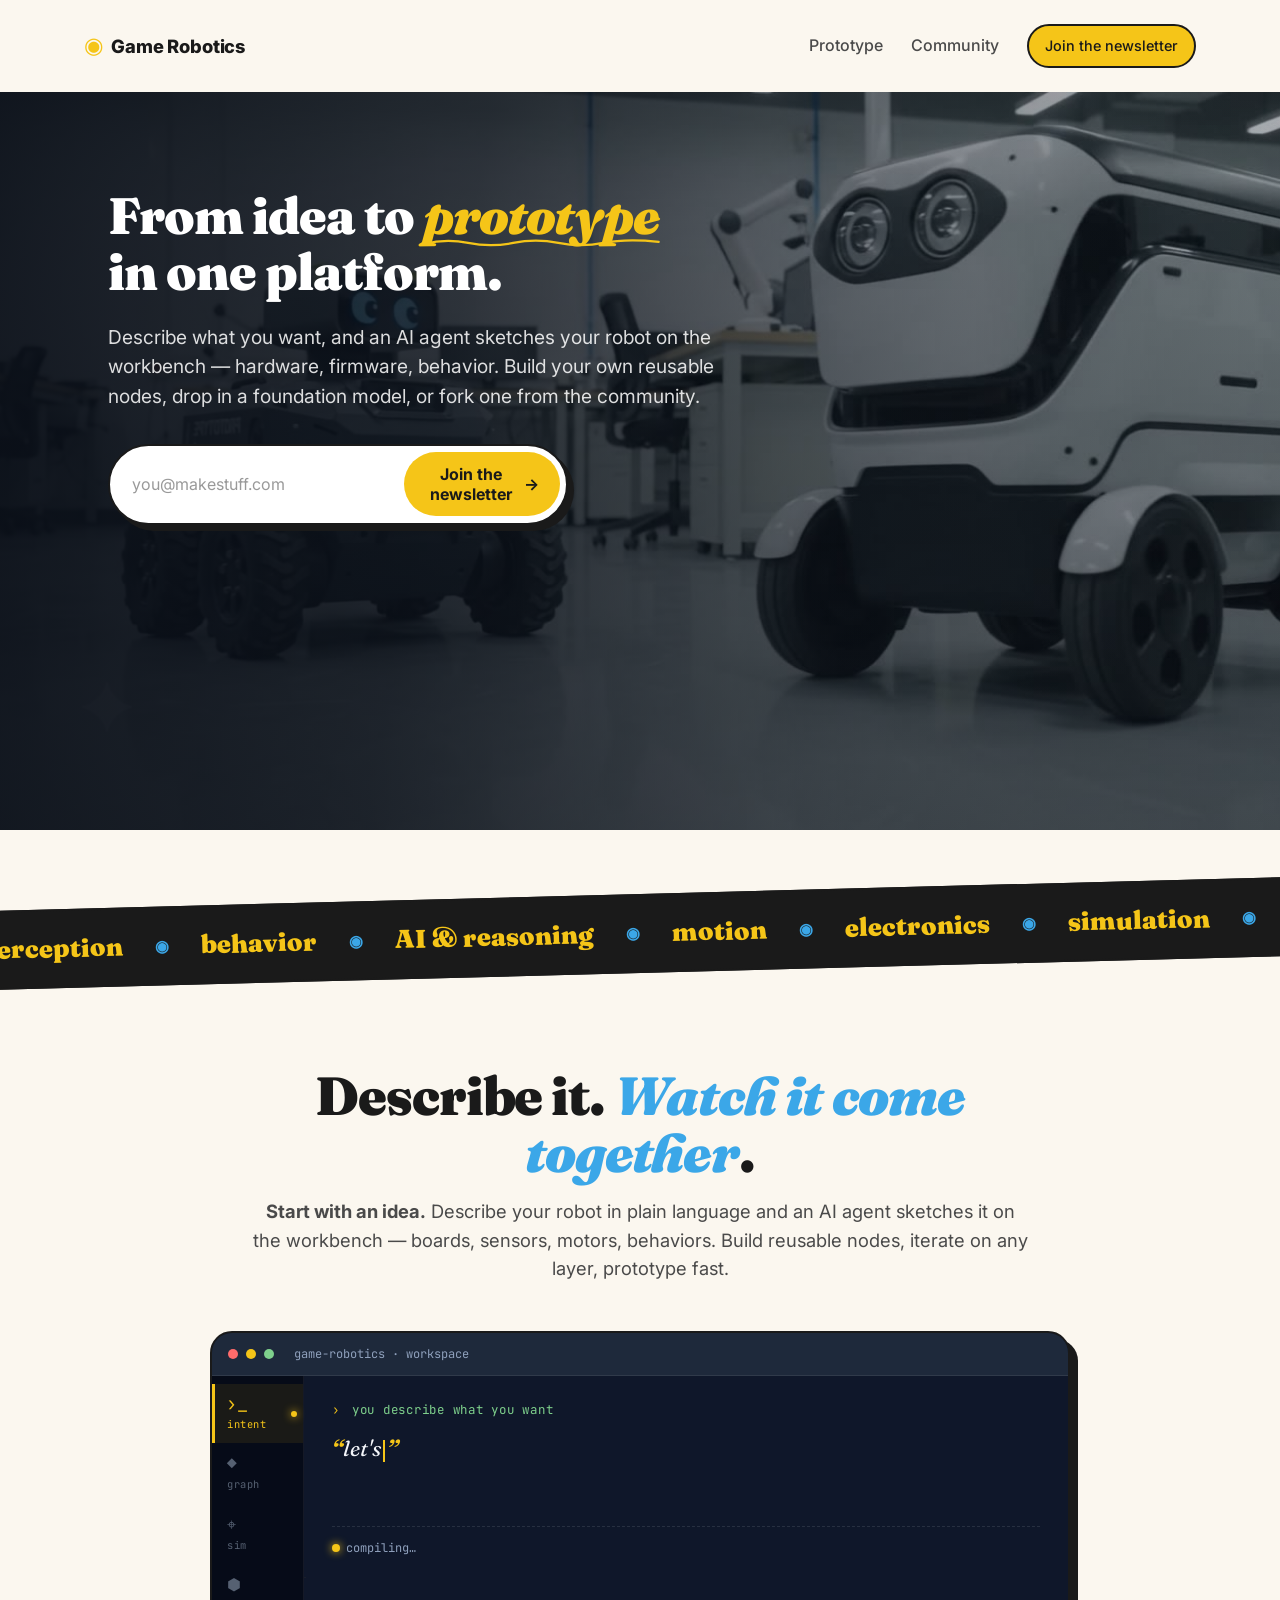
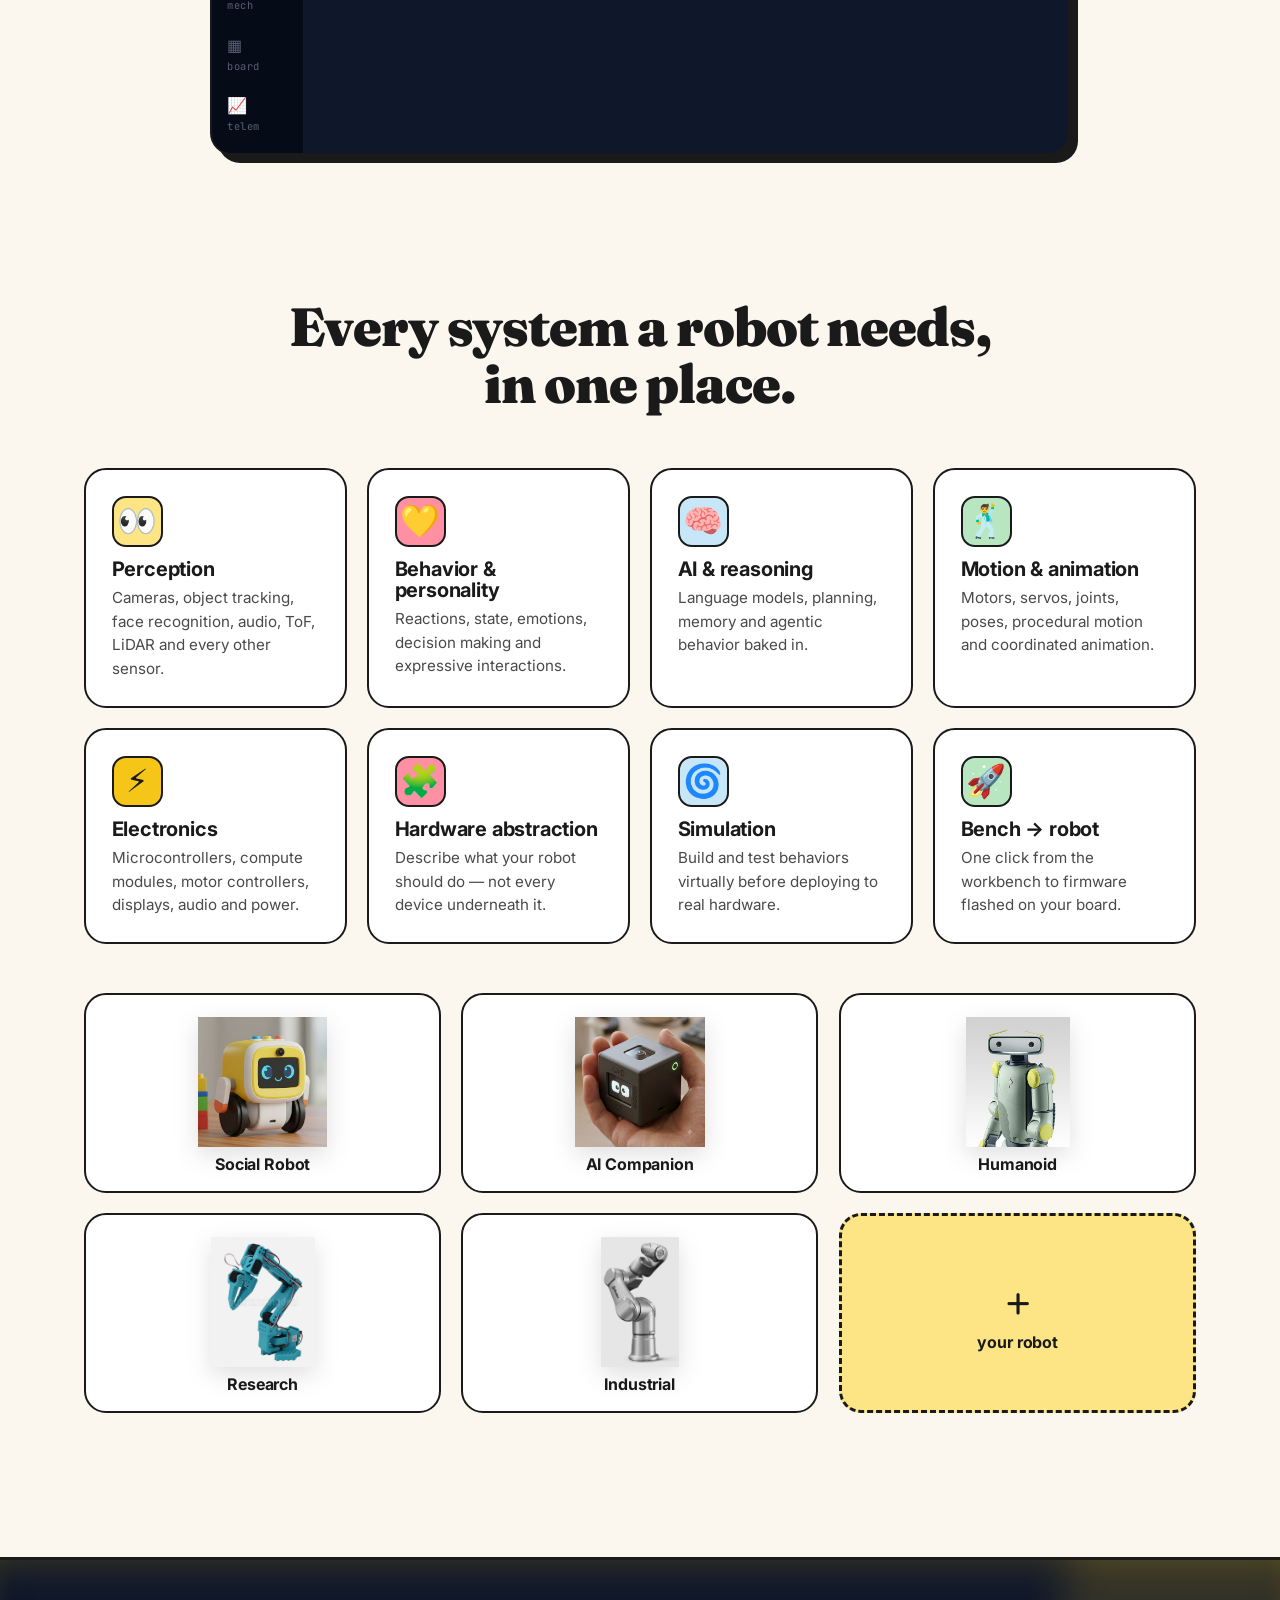
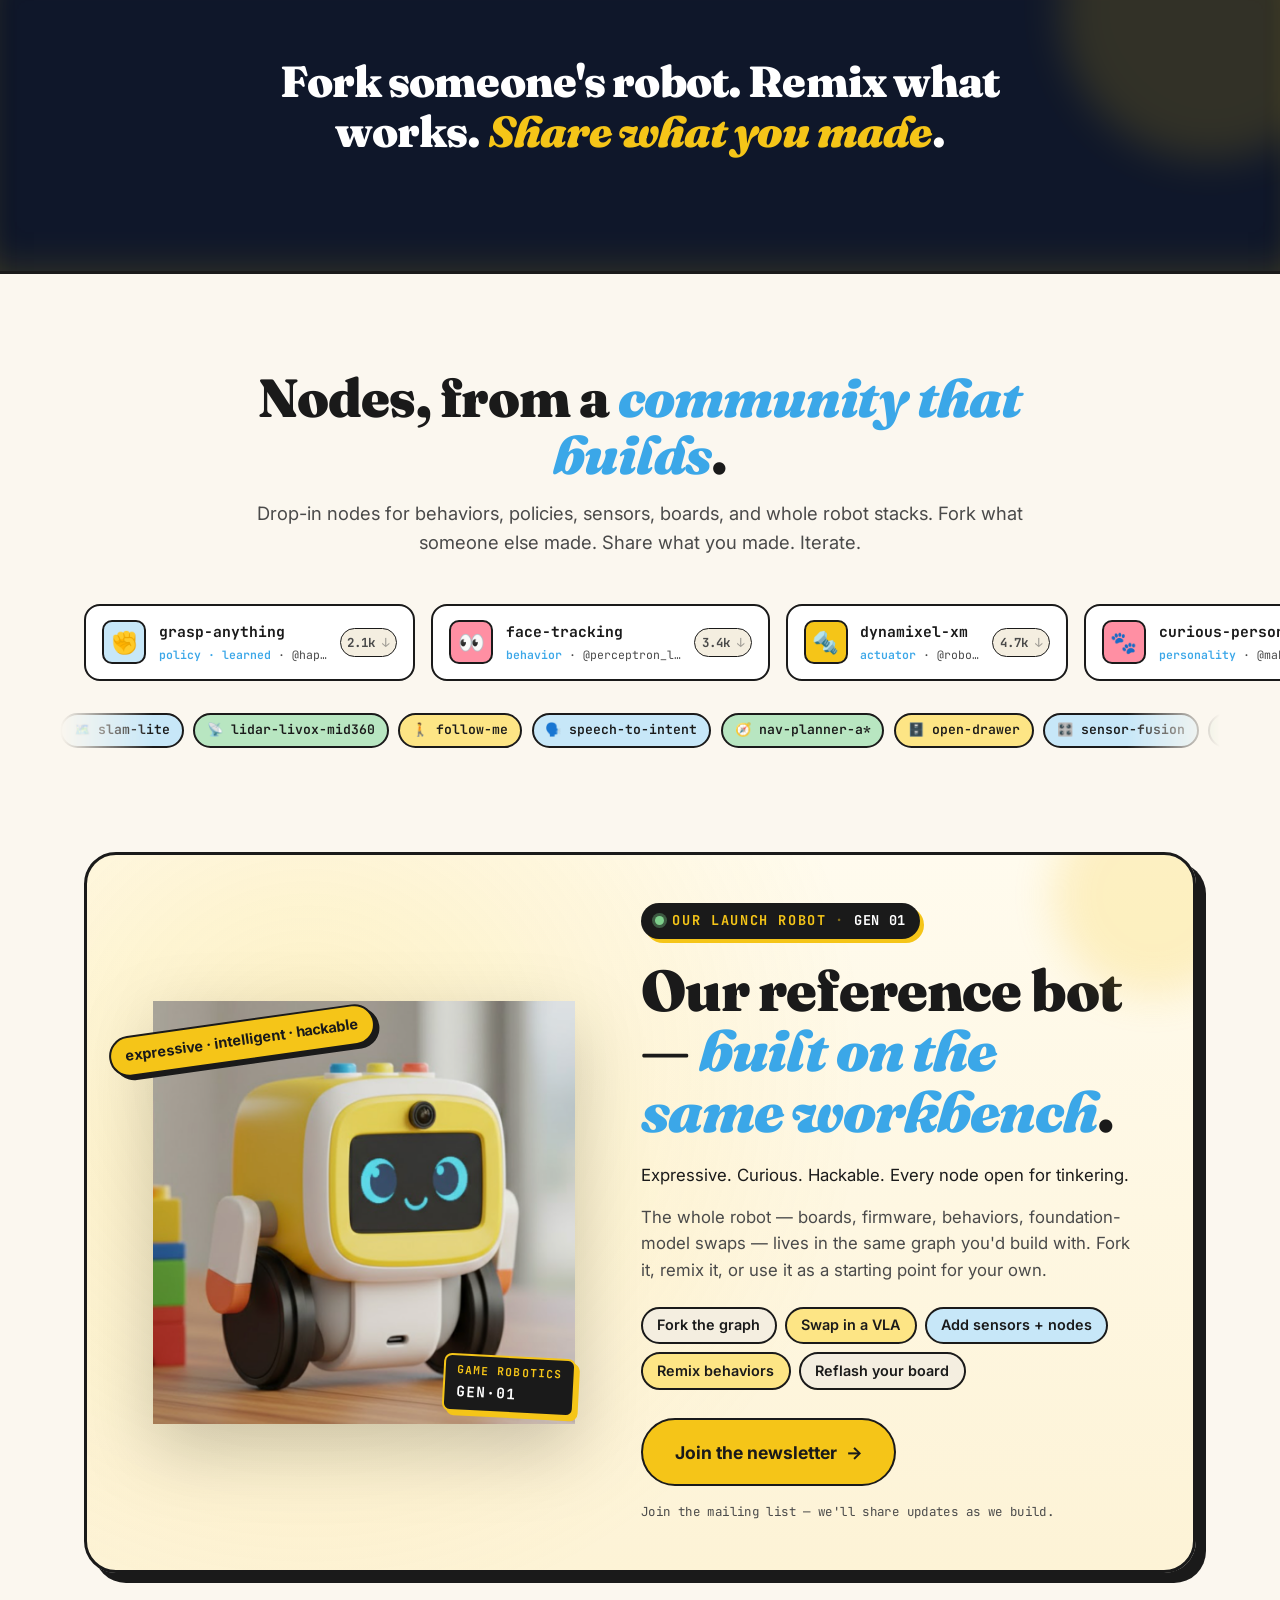
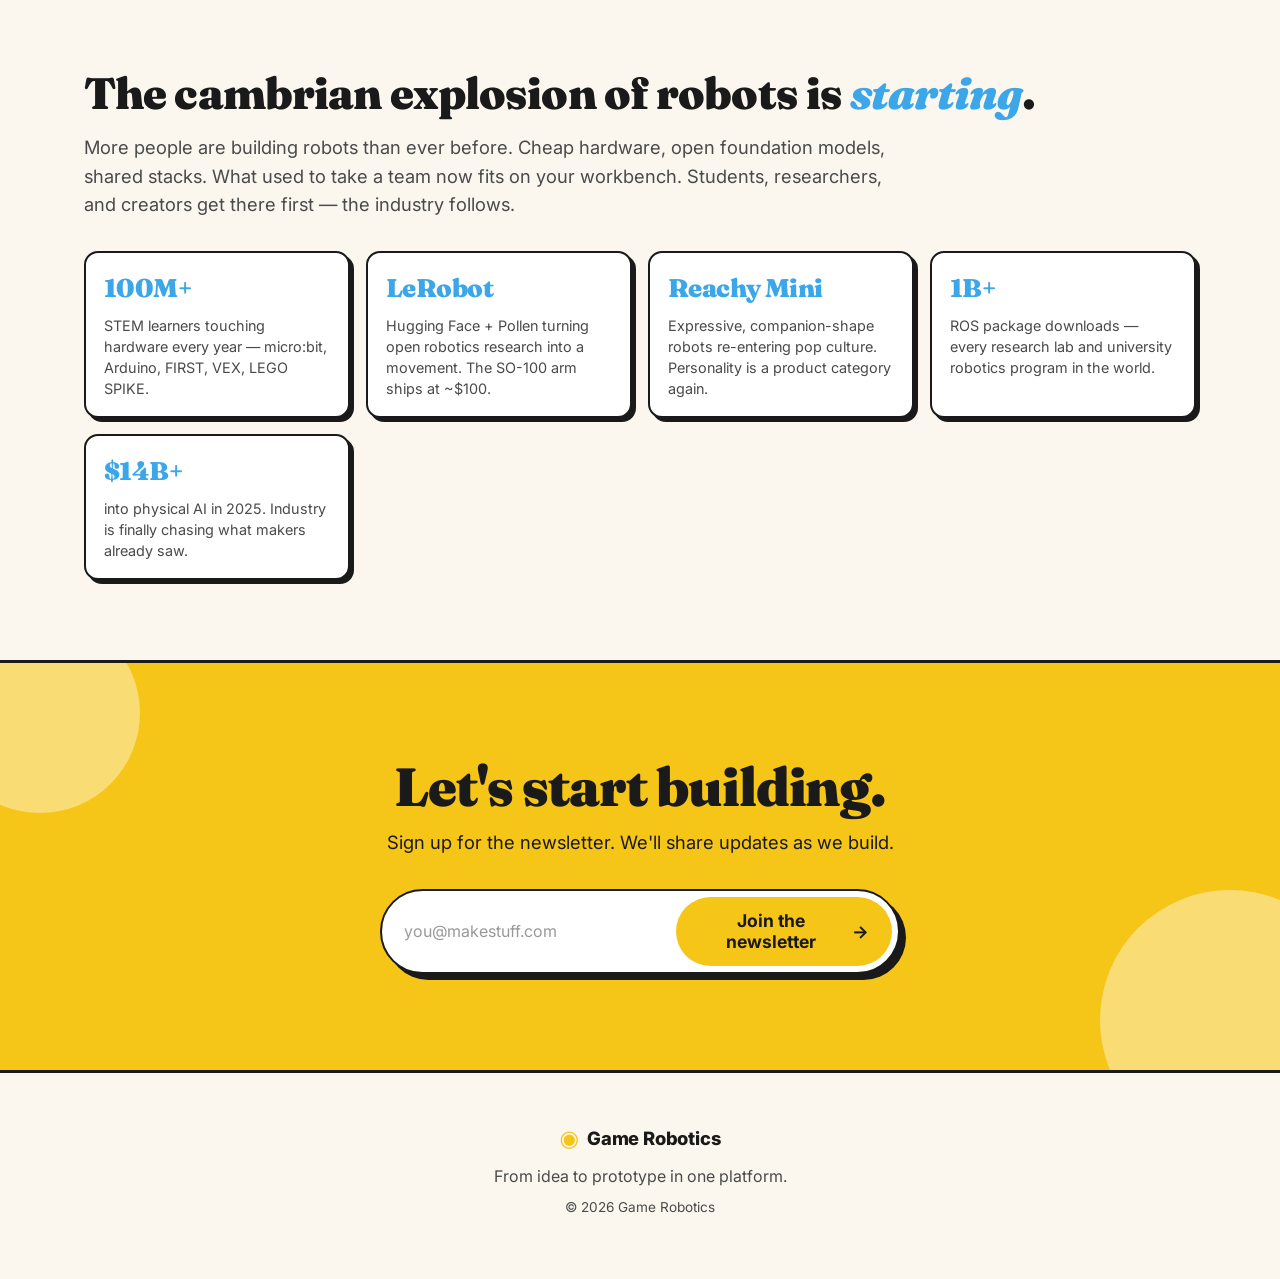
==== commit da8450d6: "C + D: 'hand-code any node' -> 'build reusable nodes' (creation, not editing)" ====
--- a/v4-prototype/index.html
+++ b/v4-prototype/index.html
@@ -40,8 +40,8 @@
       </h1>
       <p class="lede">
         Describe what you want, and an AI agent sketches your robot on the
-        workbench — hardware, firmware, behavior. Hand-code any node, drop
-        in a foundation model, or fork one from the community.
+        workbench — hardware, firmware, behavior. Build your own reusable
+        nodes, drop in a foundation model, or fork one from the community.
       </p>
       <form class="signup" onsubmit="event.preventDefault(); document.getElementById('signup-success').hidden = false;">
         <input type="email" placeholder="you@makestuff.com" aria-label="Email address" required />
@@ -80,7 +80,7 @@
       <p class="section-lede">
         <strong>Start with an idea.</strong> Describe your robot in plain language
         and an AI agent sketches it on the workbench — boards, sensors, motors,
-        behaviors. Hand-code any node, iterate on any layer, prototype fast.
+        behaviors. Build reusable nodes, iterate on any layer, prototype fast.
       </p>
     </div>
 
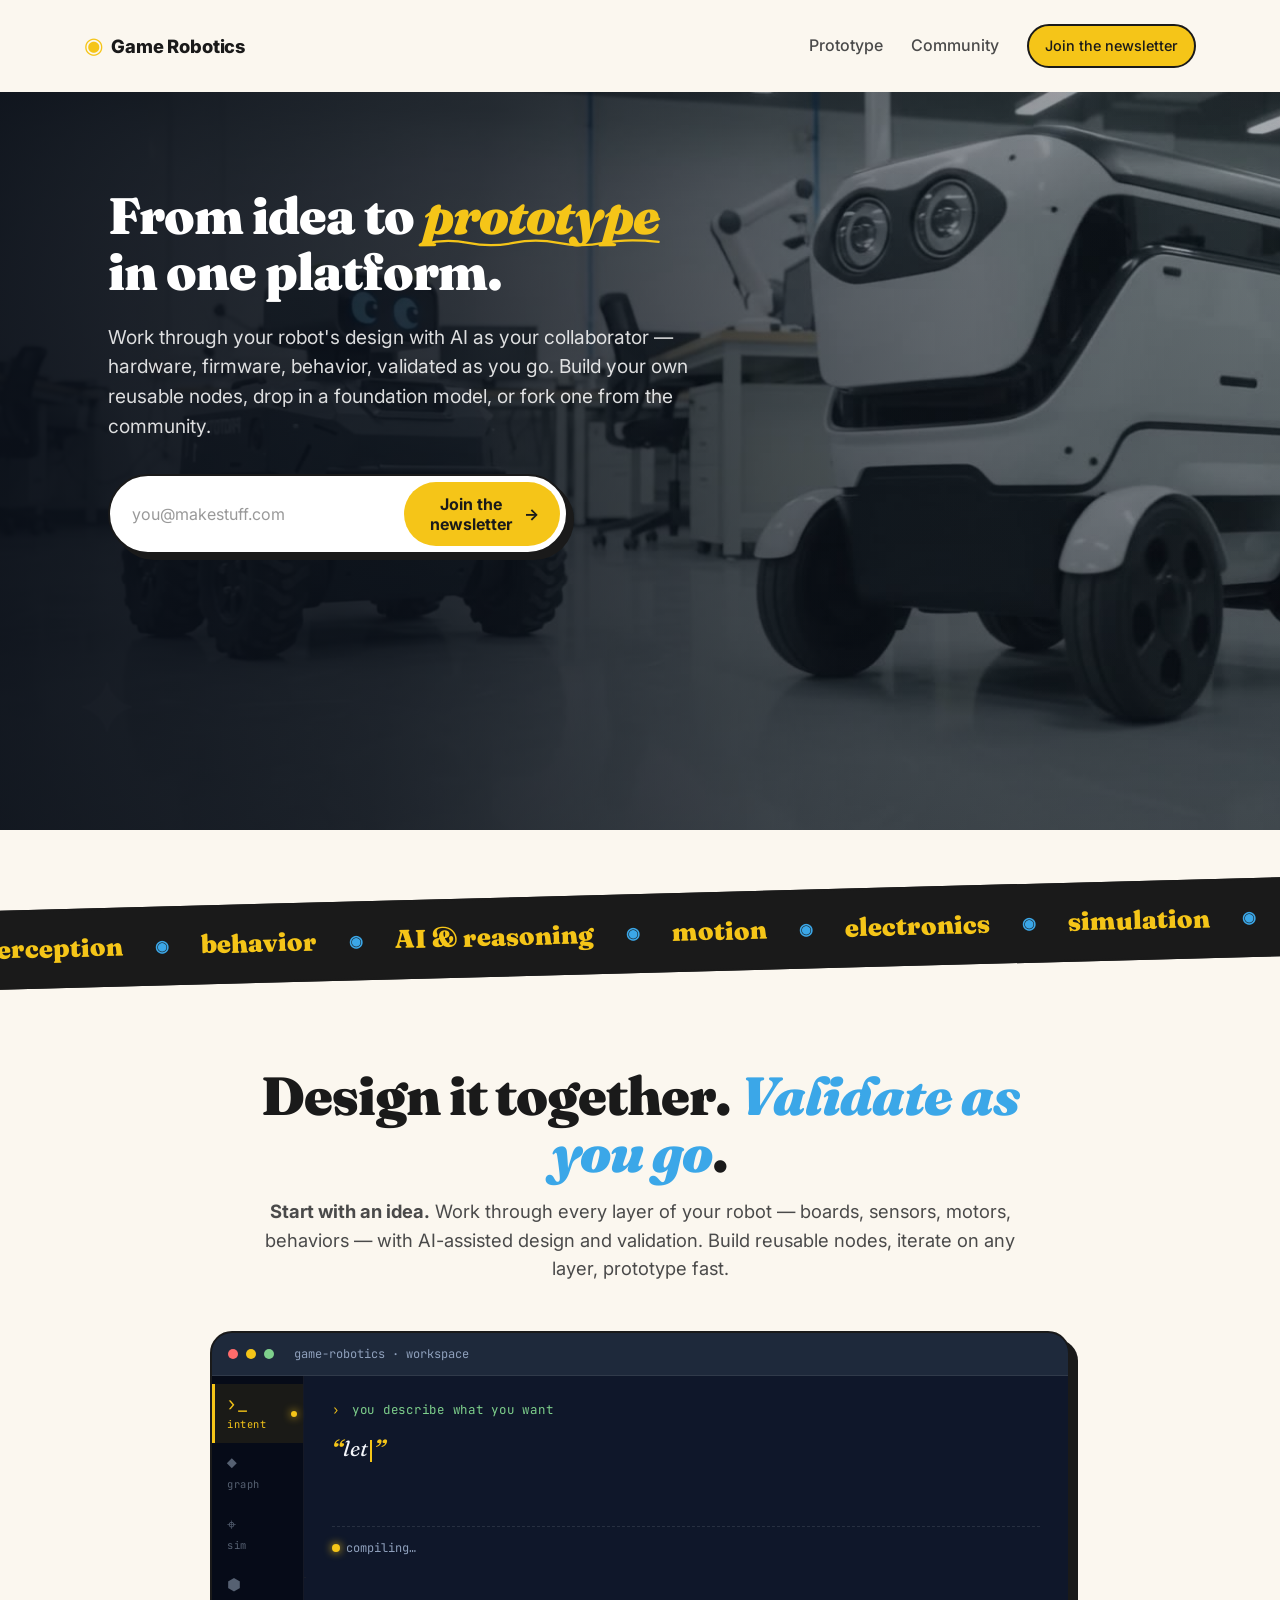
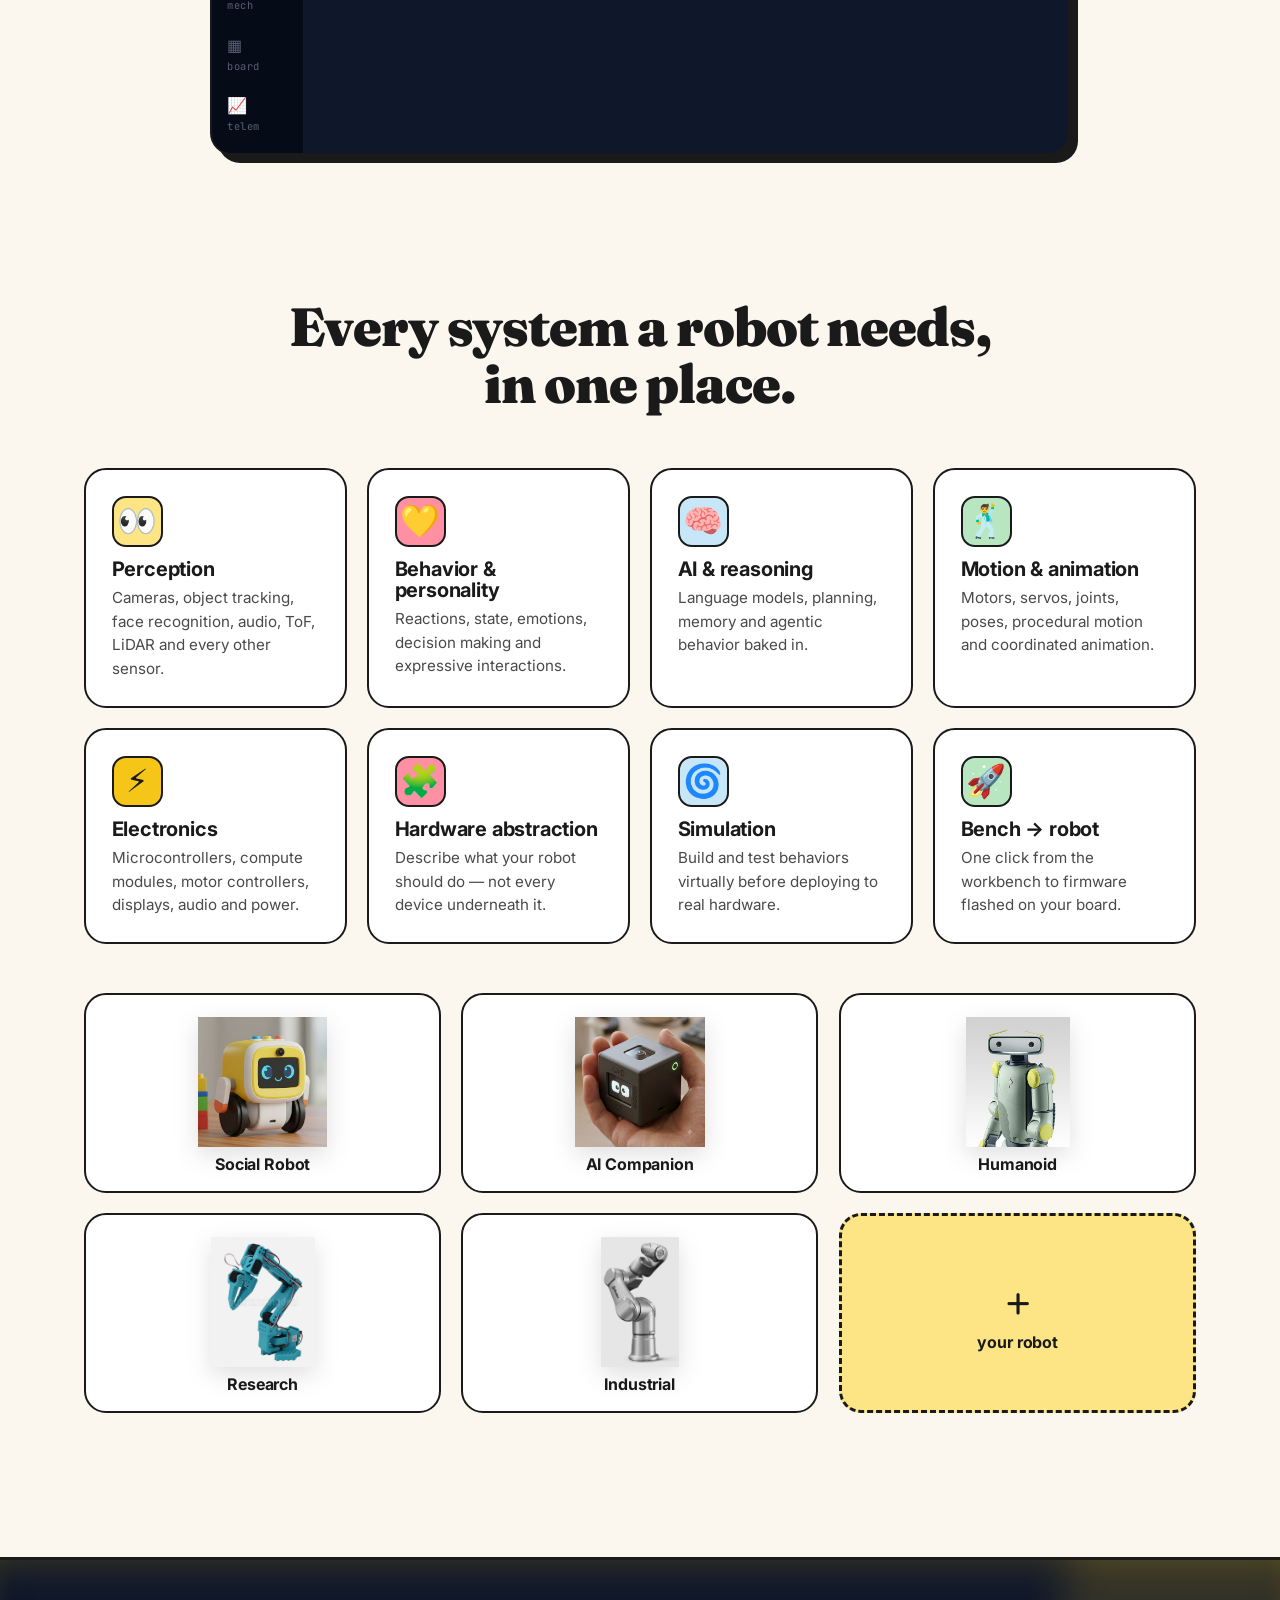
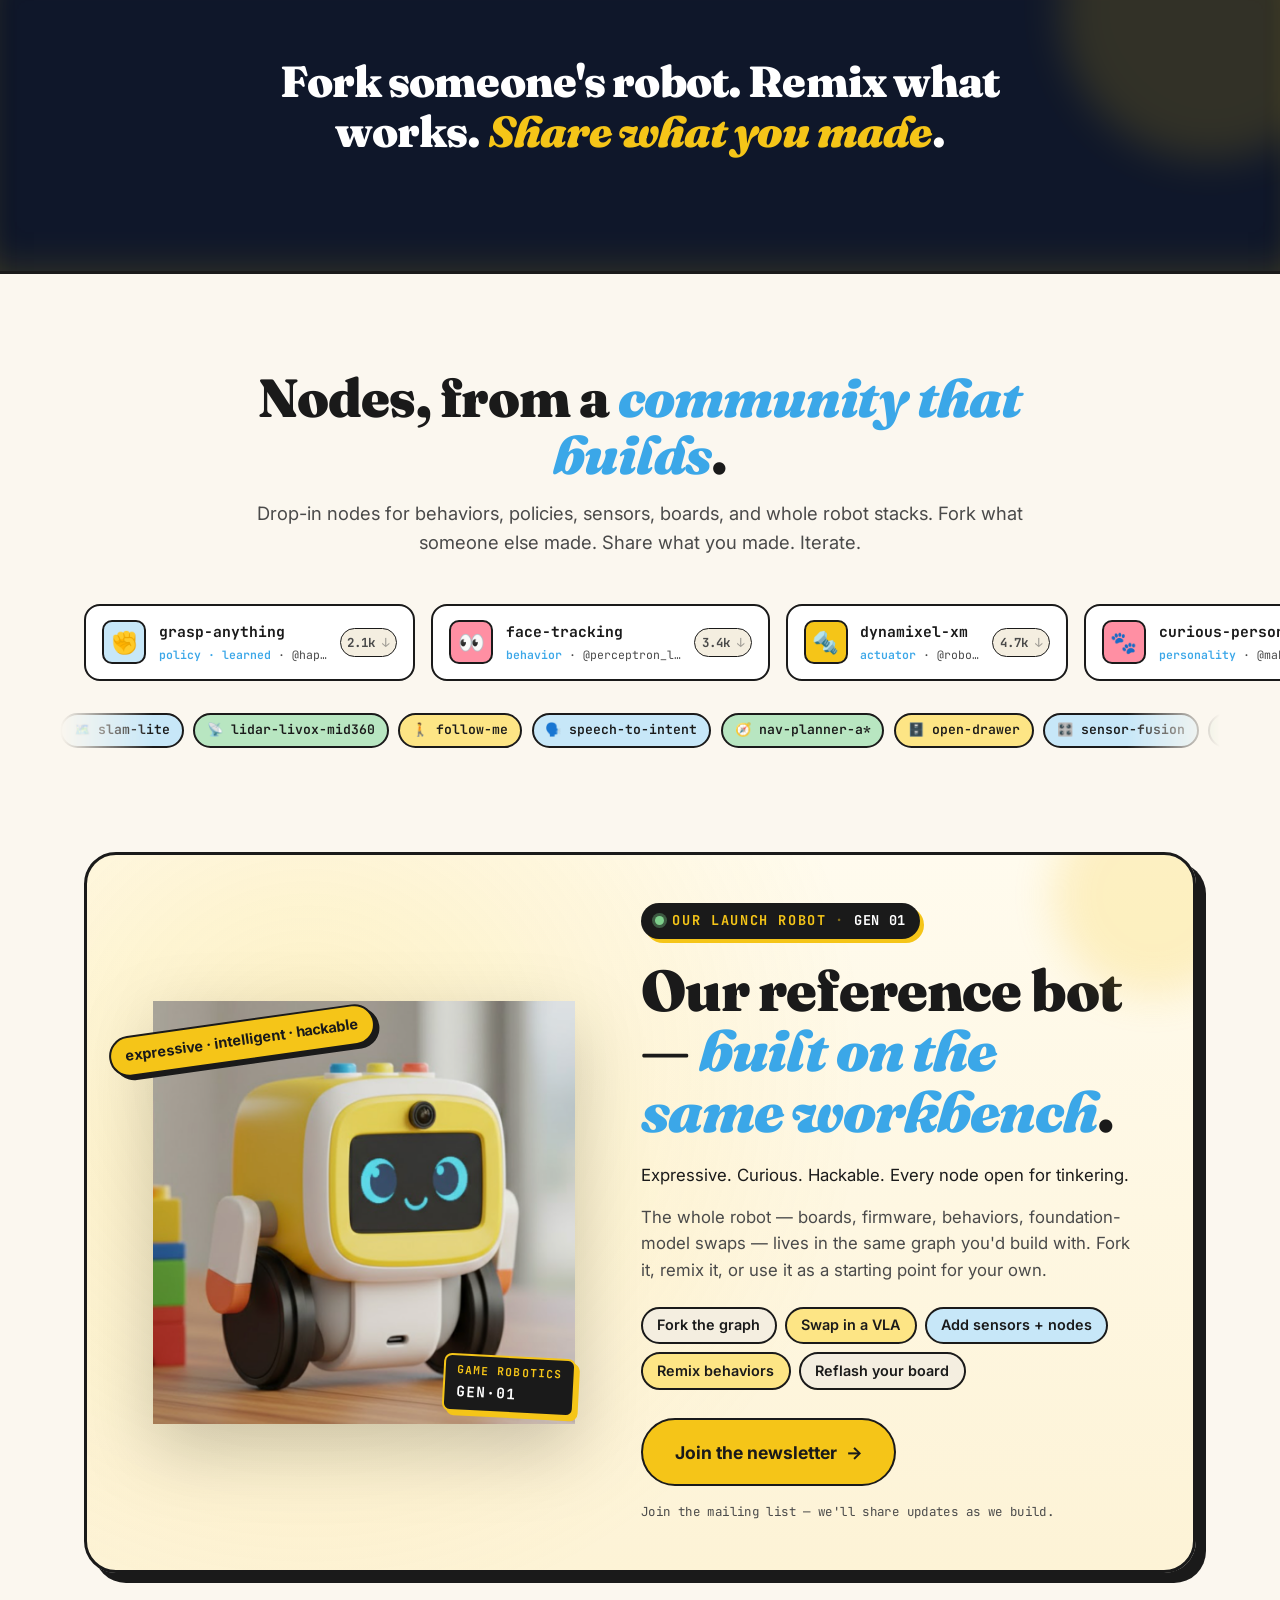
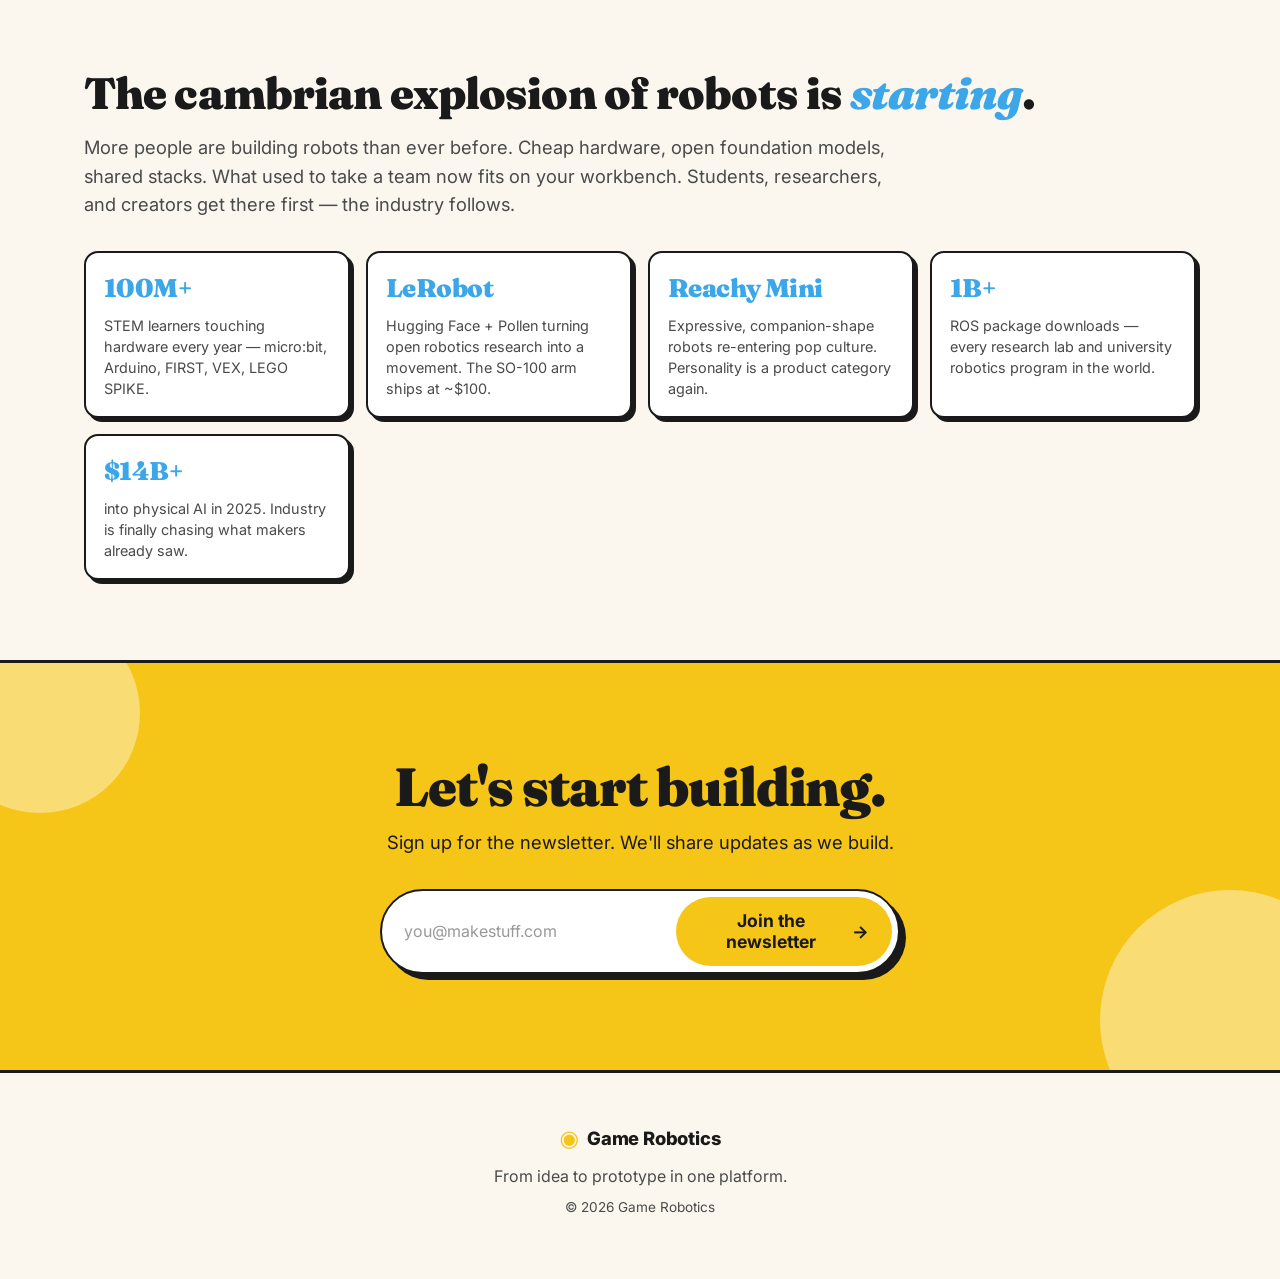
==== commit 61184fb7: "C + D: reframe AI as collaborator, not sketcher — add validation loop Prior copy leaned too passive " ====
--- a/v4-prototype/index.html
+++ b/v4-prototype/index.html
@@ -39,9 +39,10 @@
         in one platform.
       </h1>
       <p class="lede">
-        Describe what you want, and an AI agent sketches your robot on the
-        workbench — hardware, firmware, behavior. Build your own reusable
-        nodes, drop in a foundation model, or fork one from the community.
+        Work through your robot's design with AI as your collaborator —
+        hardware, firmware, behavior, validated as you go. Build your own
+        reusable nodes, drop in a foundation model, or fork one from the
+        community.
       </p>
       <form class="signup" onsubmit="event.preventDefault(); document.getElementById('signup-success').hidden = false;">
         <input type="email" placeholder="you@makestuff.com" aria-label="Email address" required />
@@ -76,11 +77,11 @@
   <!-- The pitch -->
   <section class="pitch" id="engine">
     <div class="section-head">
-      <h2>Describe it. <em>Watch it come together</em>.</h2>
+      <h2>Design it together. <em>Validate as you go</em>.</h2>
       <p class="section-lede">
-        <strong>Start with an idea.</strong> Describe your robot in plain language
-        and an AI agent sketches it on the workbench — boards, sensors, motors,
-        behaviors. Build reusable nodes, iterate on any layer, prototype fast.
+        <strong>Start with an idea.</strong> Work through every layer of your
+        robot — boards, sensors, motors, behaviors — with AI-assisted design
+        and validation. Build reusable nodes, iterate on any layer, prototype fast.
       </p>
     </div>
 
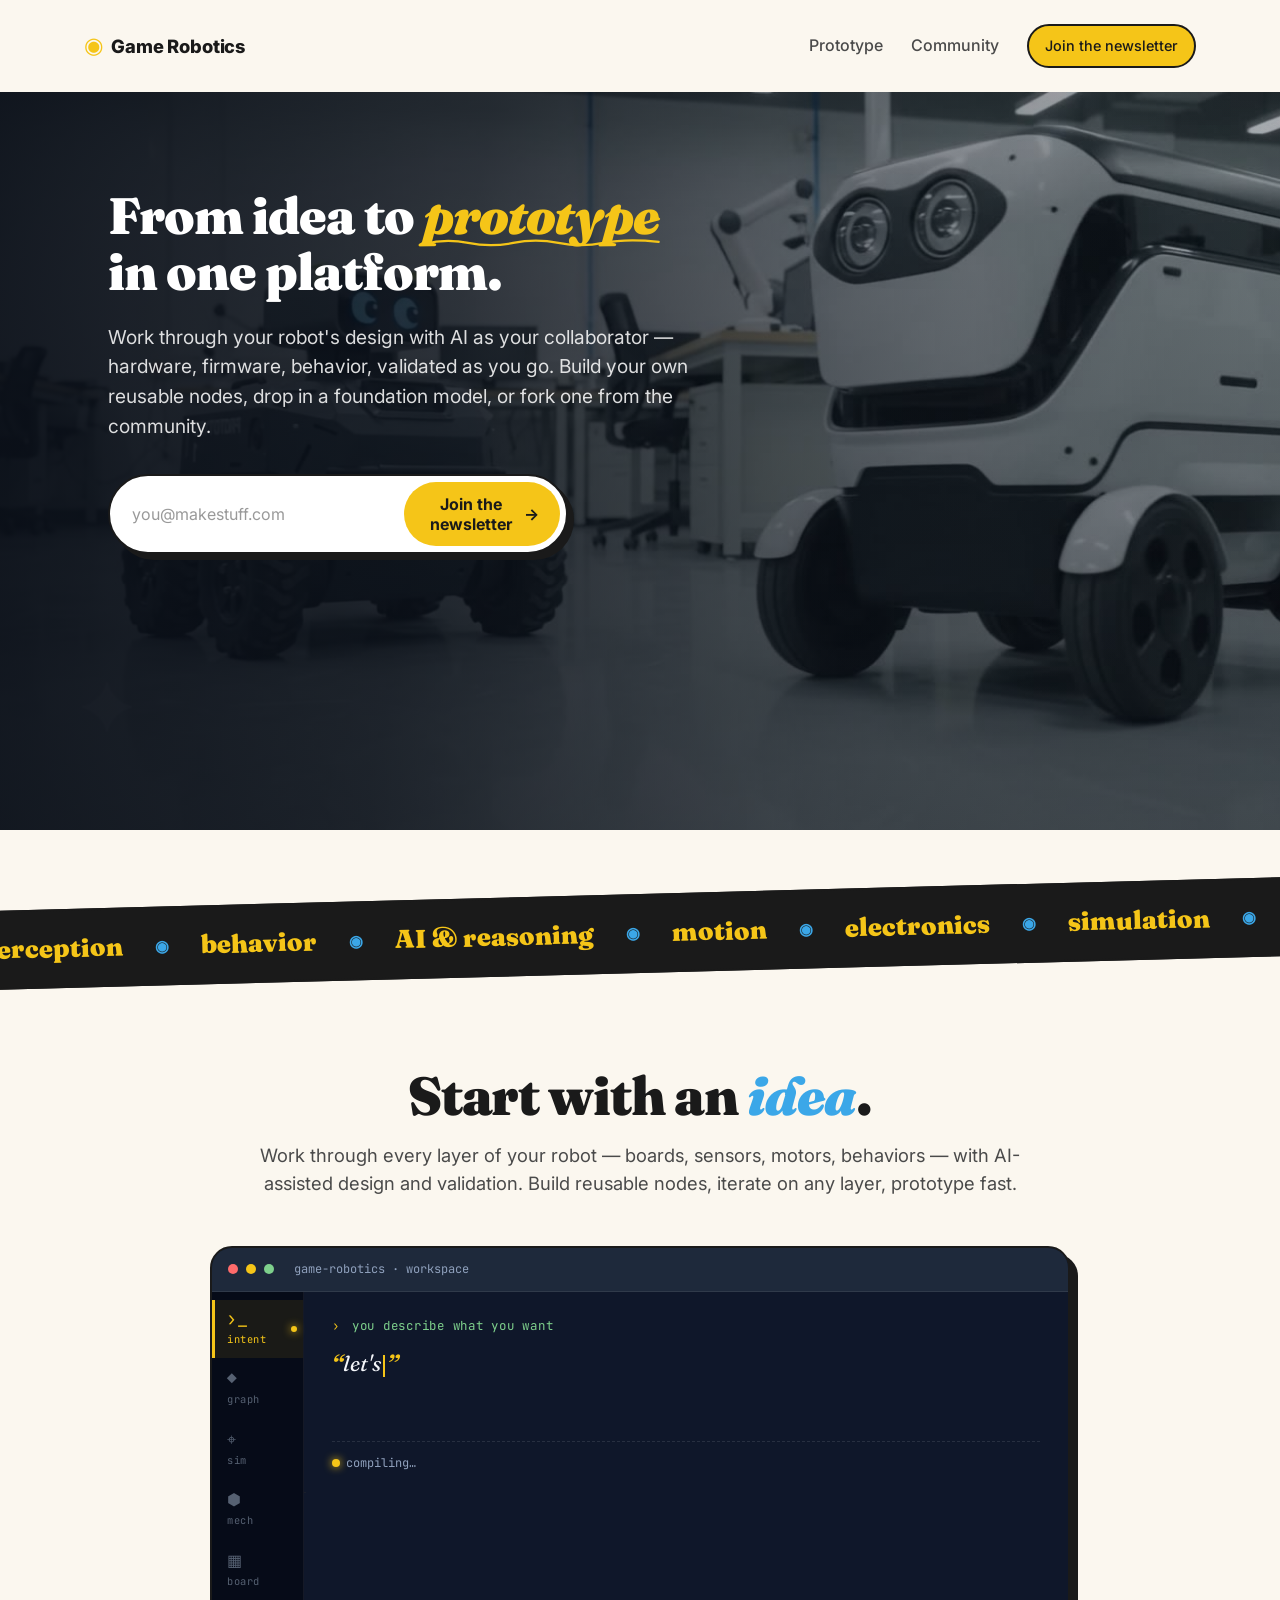
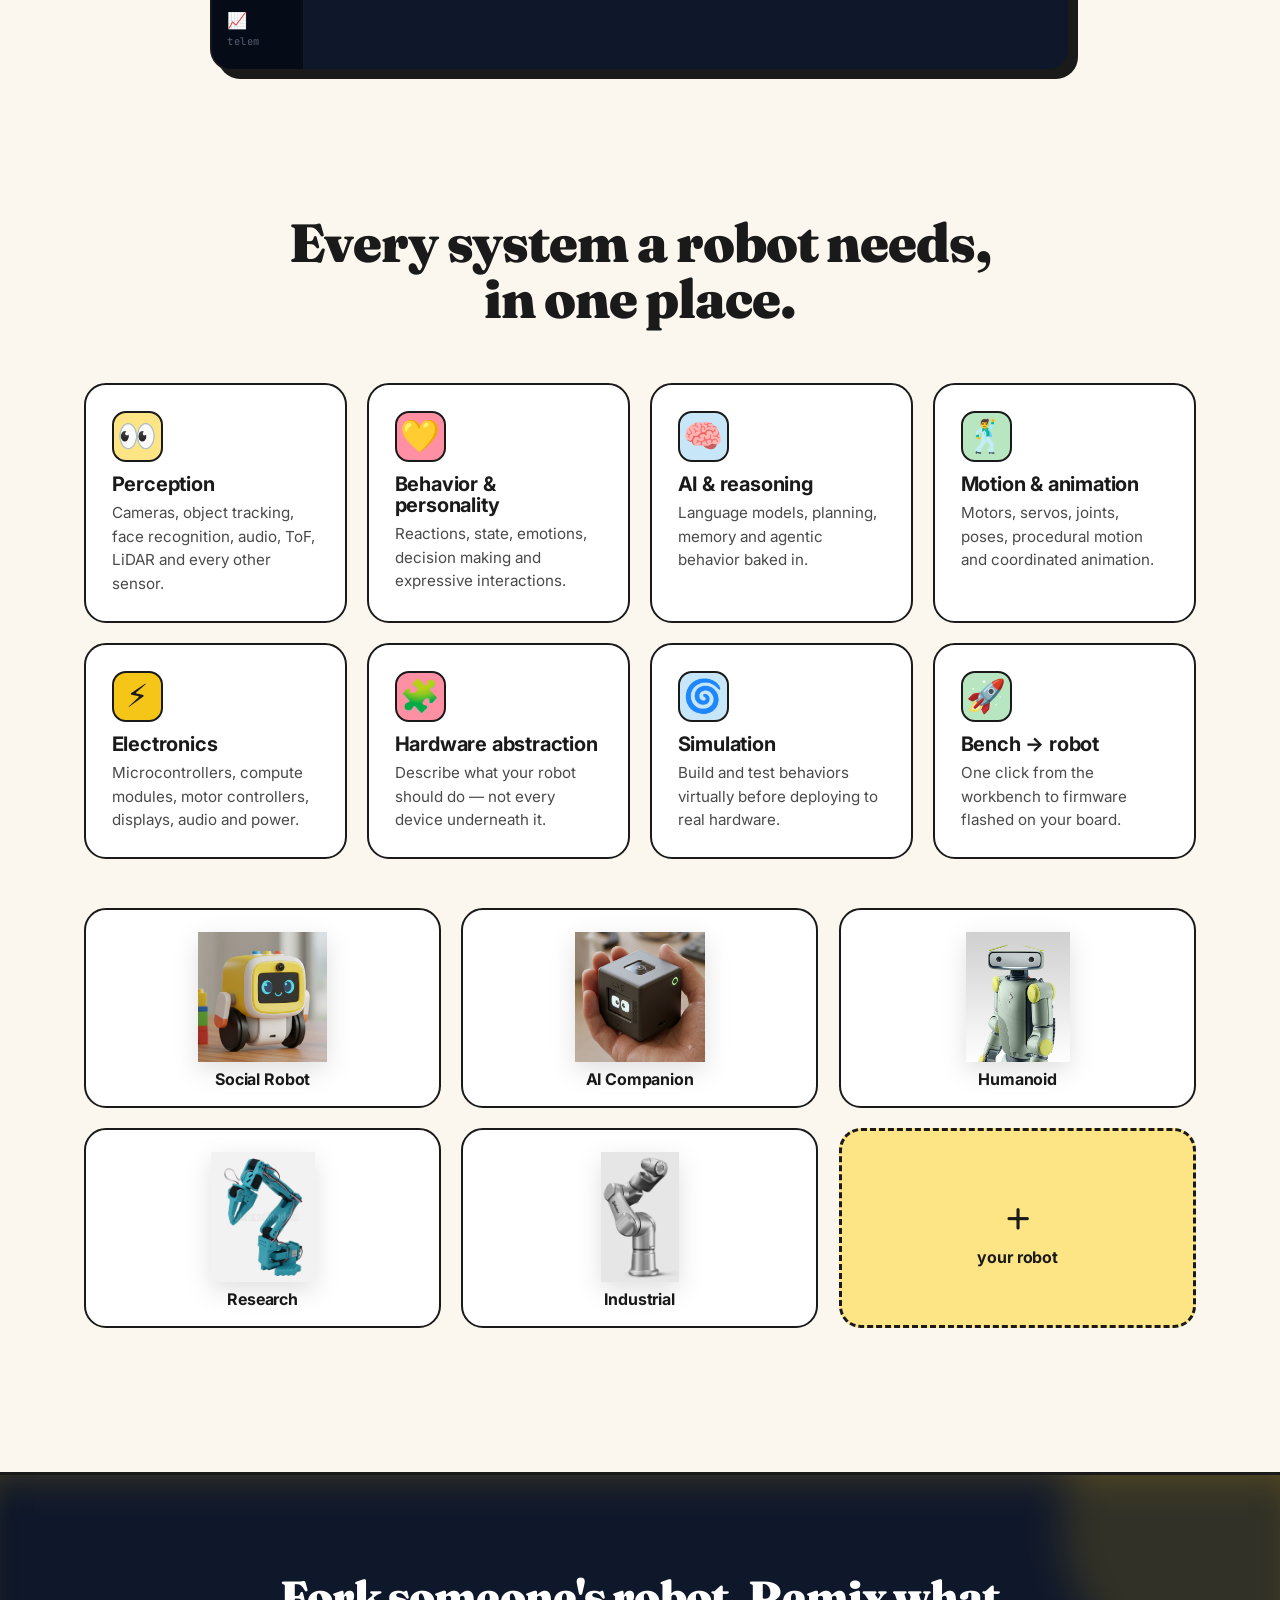
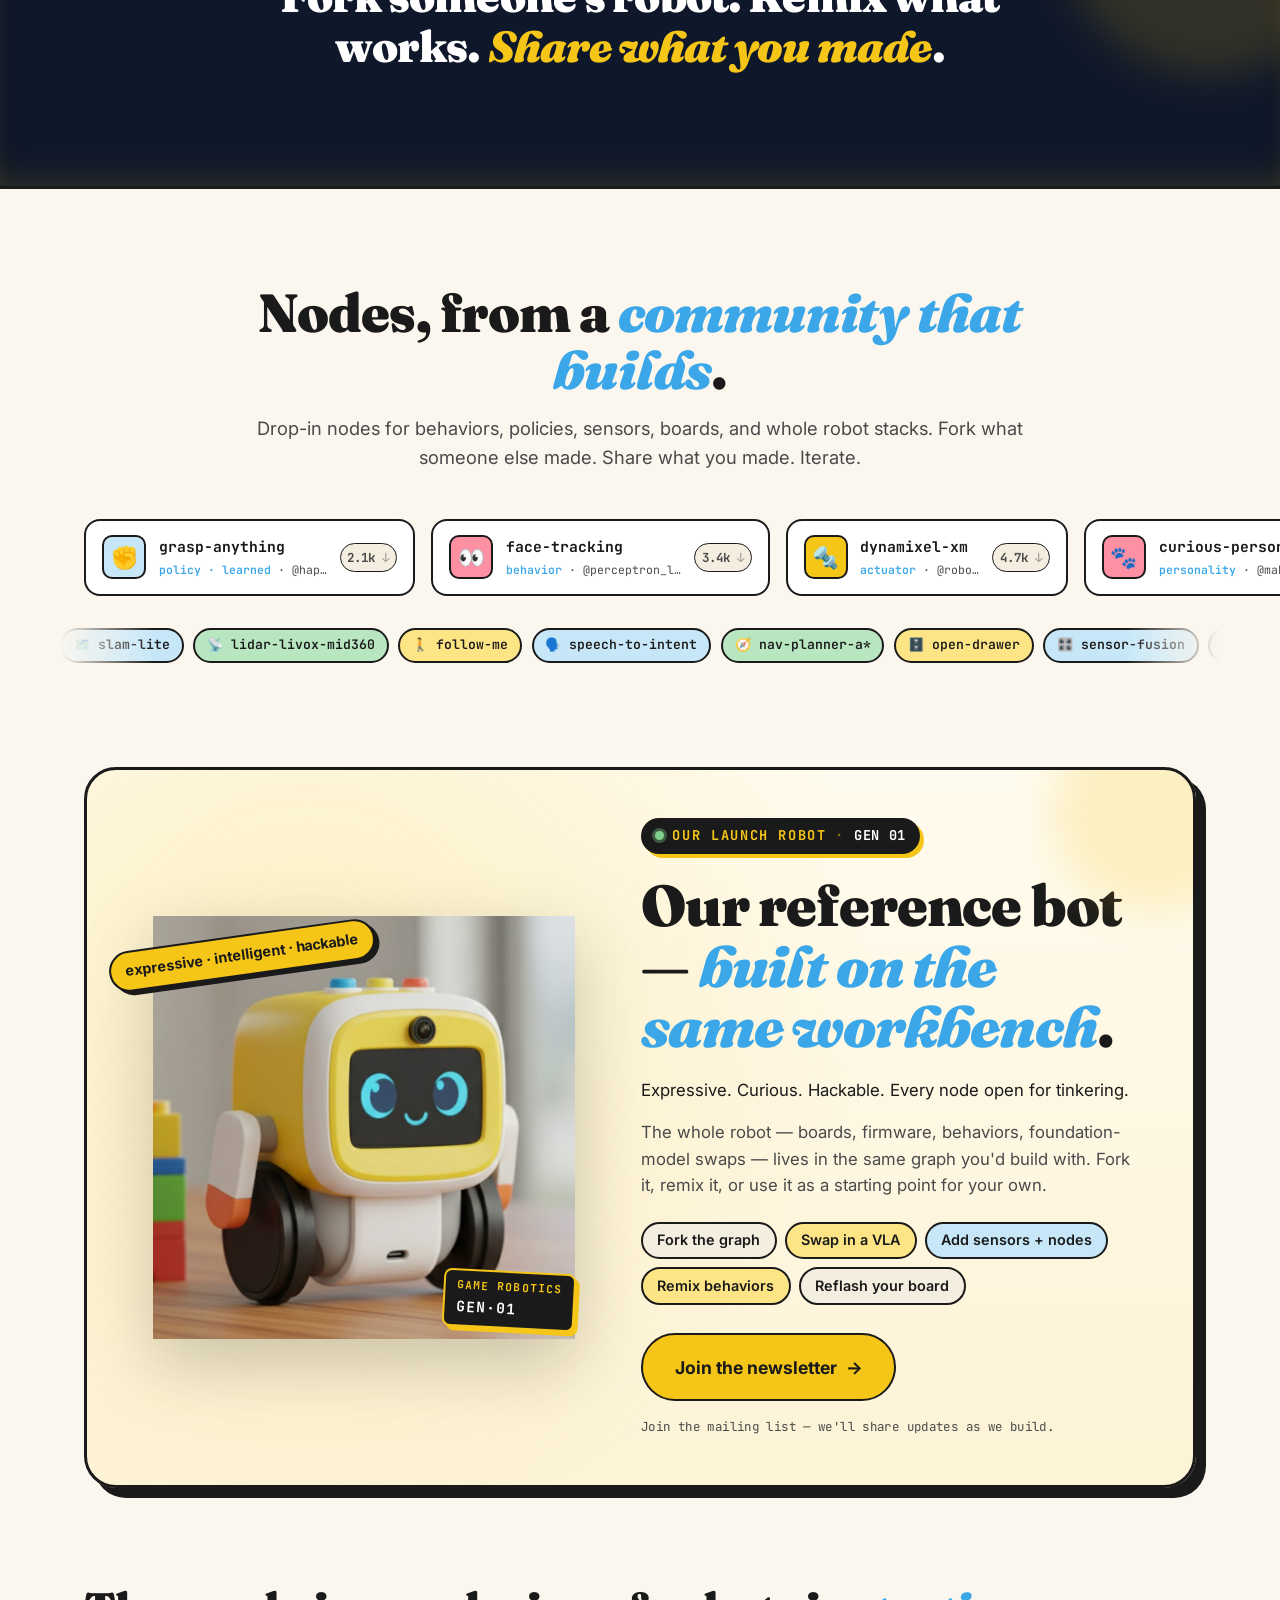
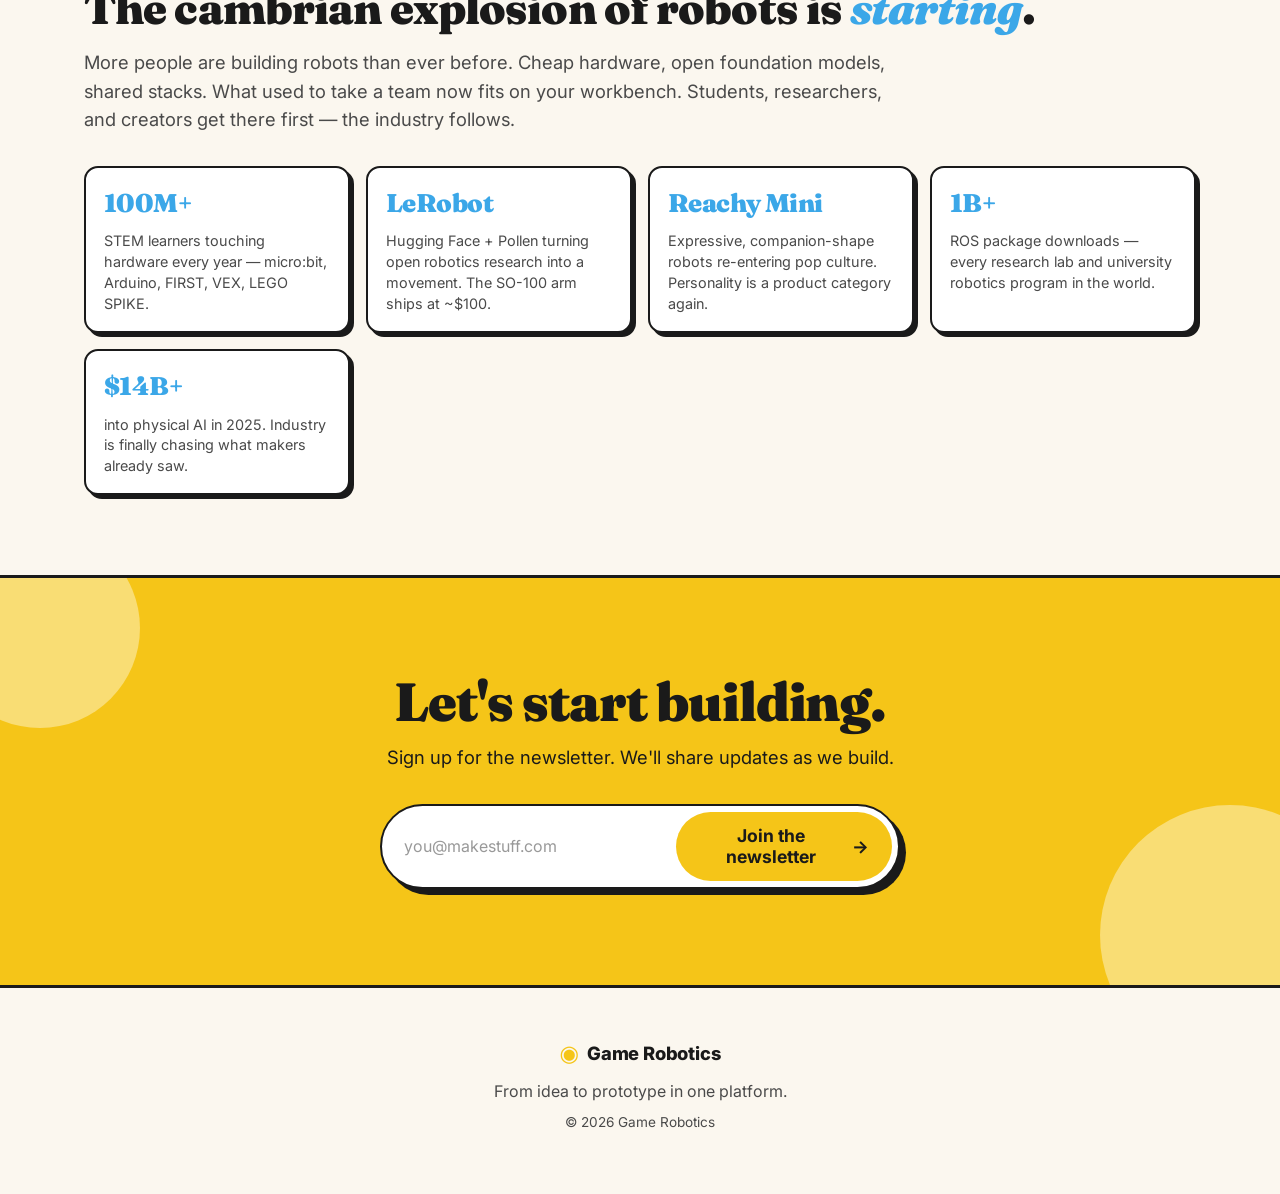
==== commit a12bee66: "C + D pitch h2: promote 'Start with an idea.' from lede opener to headline" ====
--- a/v4-prototype/index.html
+++ b/v4-prototype/index.html
@@ -77,11 +77,11 @@
   <!-- The pitch -->
   <section class="pitch" id="engine">
     <div class="section-head">
-      <h2>Design it together. <em>Validate as you go</em>.</h2>
+      <h2>Start with an <em>idea</em>.</h2>
       <p class="section-lede">
-        <strong>Start with an idea.</strong> Work through every layer of your
-        robot — boards, sensors, motors, behaviors — with AI-assisted design
-        and validation. Build reusable nodes, iterate on any layer, prototype fast.
+        Work through every layer of your robot — boards, sensors, motors,
+        behaviors — with AI-assisted design and validation. Build reusable
+        nodes, iterate on any layer, prototype fast.
       </p>
     </div>
 
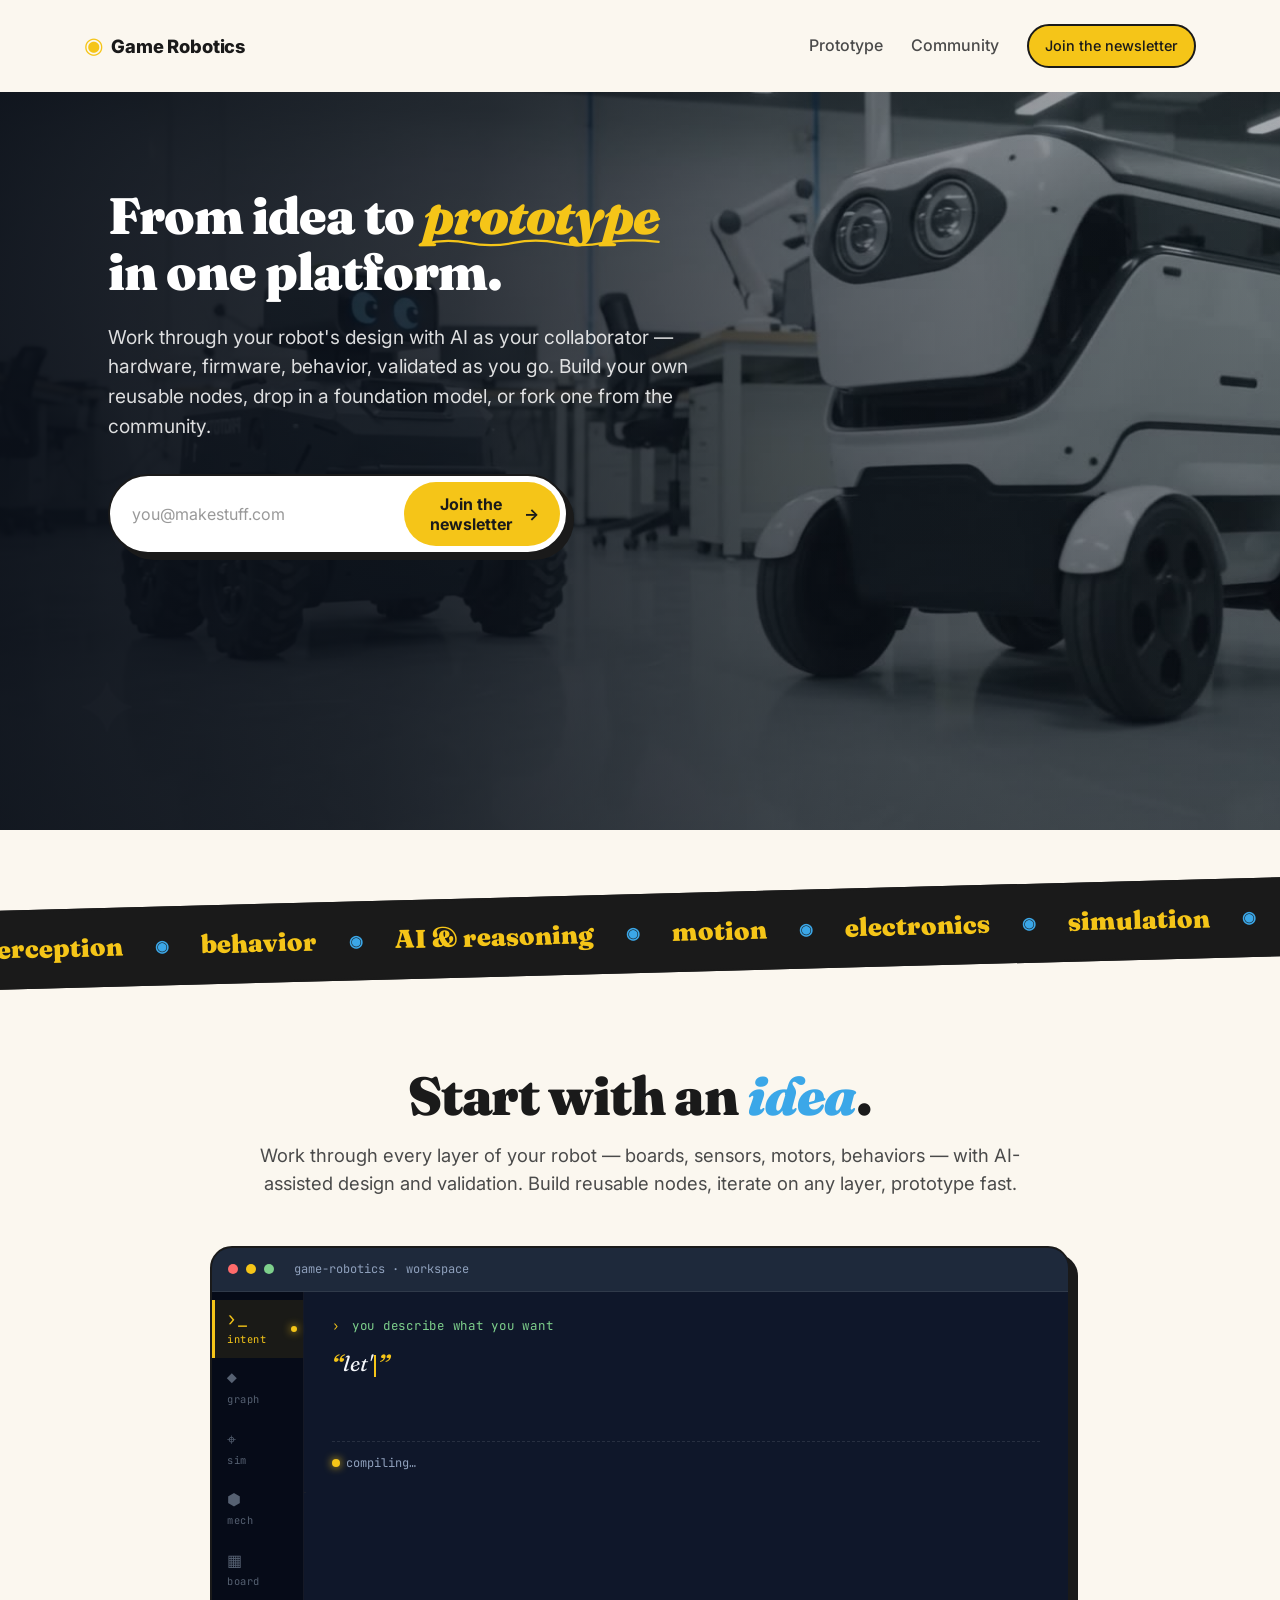
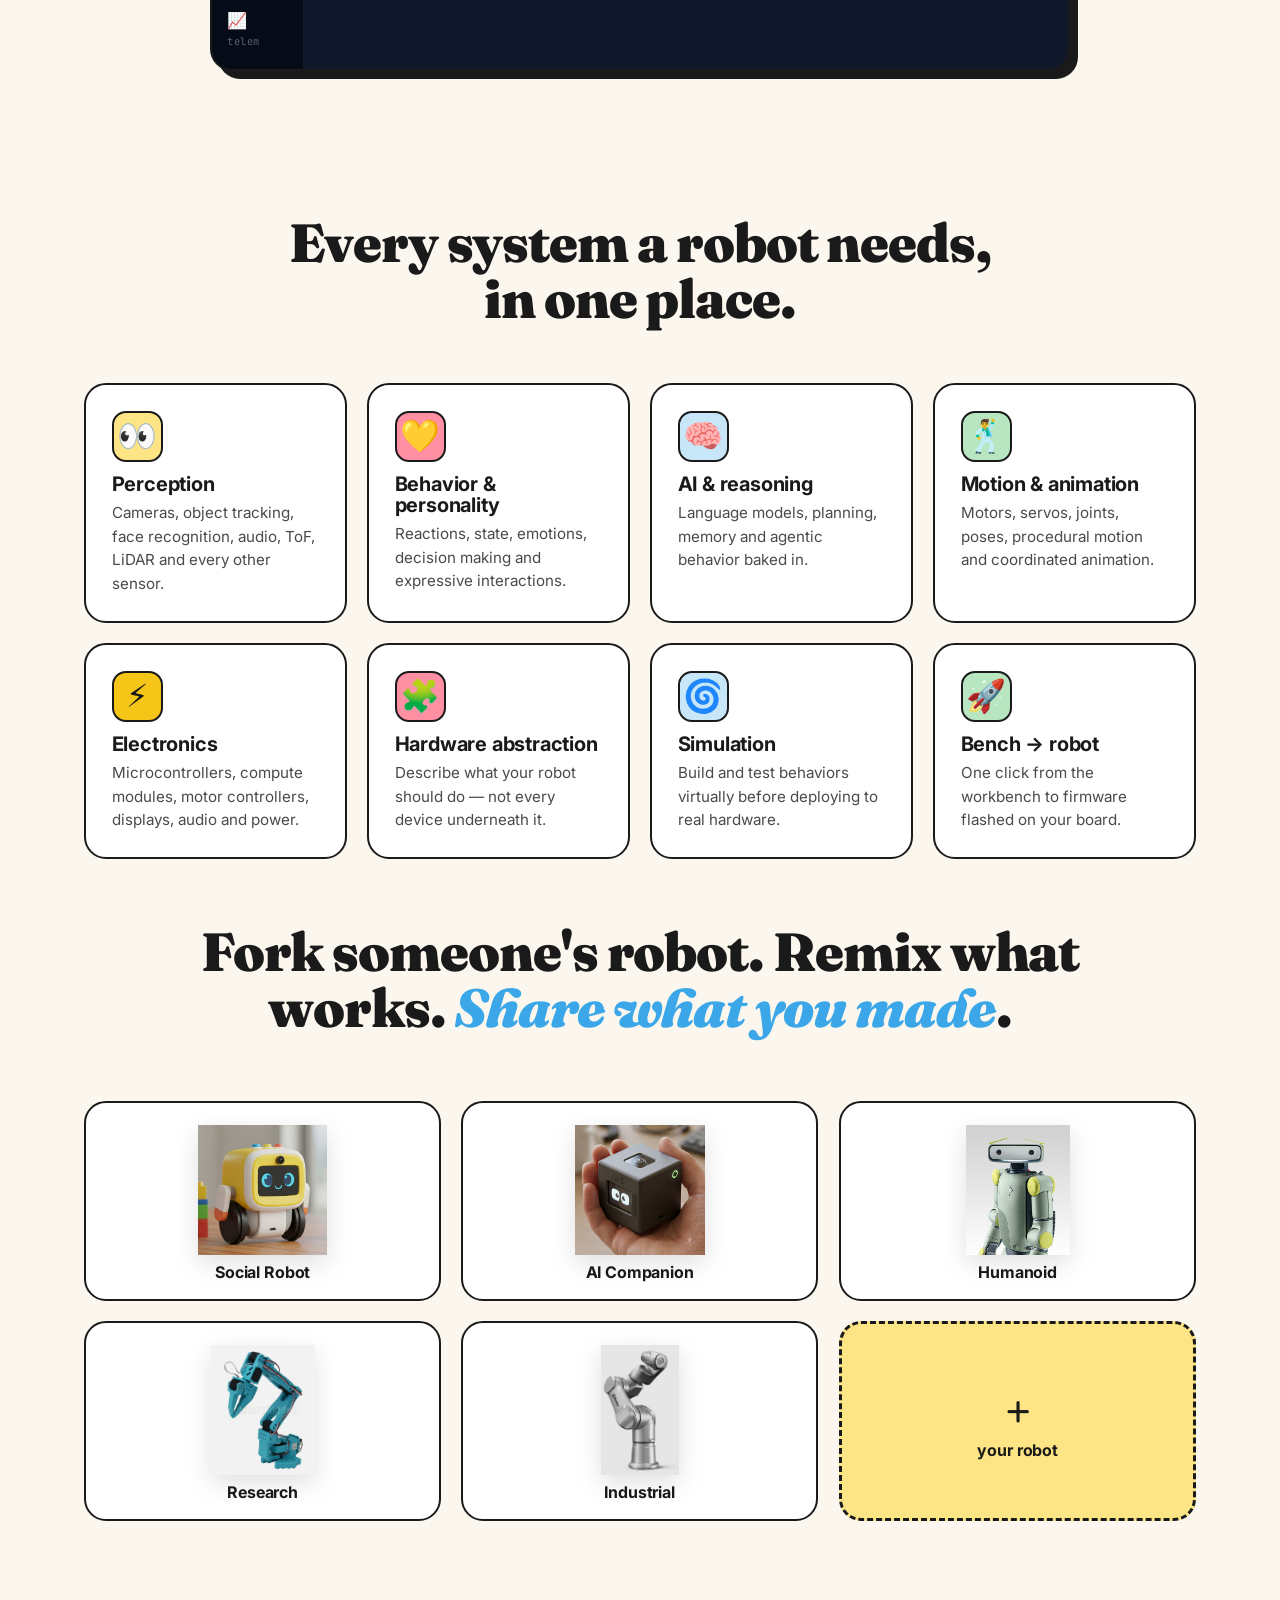
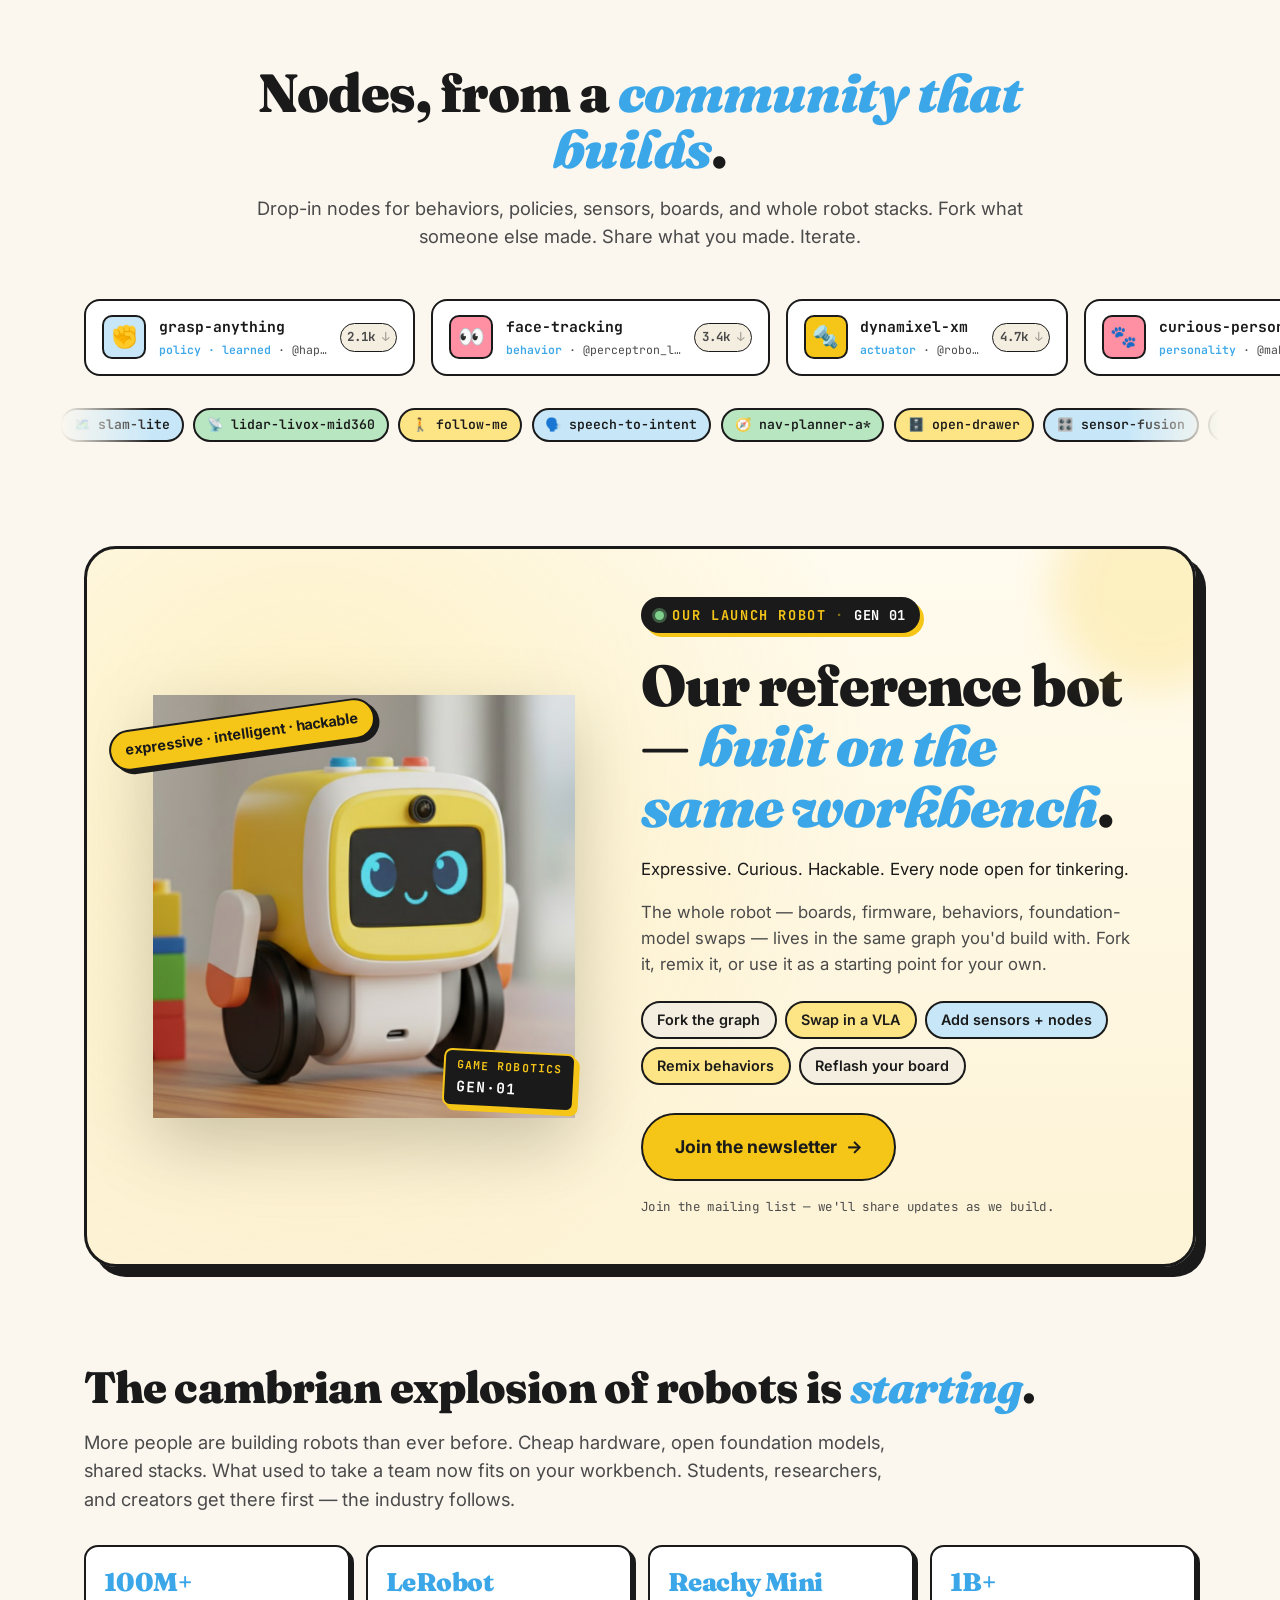
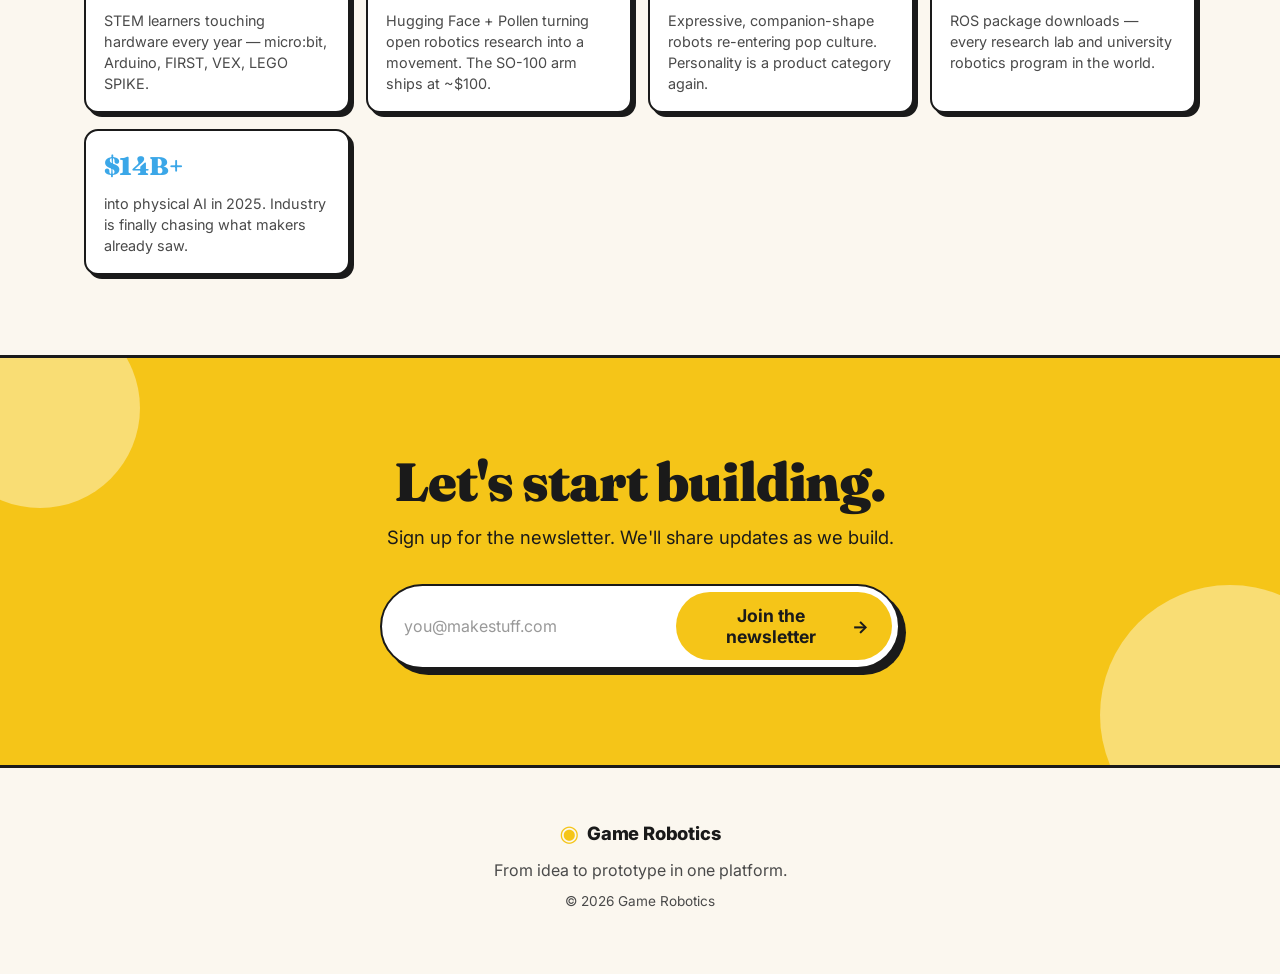
==== commit 1c738bb3: "C + D: move 'Fork someone's robot...' to be the robot-examples heading Previously that copy lived in" ====
--- a/v4-prototype/index.html
+++ b/v4-prototype/index.html
@@ -656,8 +656,13 @@
           </div>
         </div>
 
-        <!-- Layer B: the same grid layout, but filled with robots (visible at progress 1) -->
-        <div class="feature-grid fm-layer fm-robots" aria-hidden="true">
+        <!-- Robot examples heading -->
+        <div class="section-head fm-robots-head">
+          <h2>Fork someone's robot. Remix what works. <em>Share what you made</em>.</h2>
+        </div>
+
+        <!-- Layer B: the same grid layout, but filled with robots -->
+        <div class="feature-grid fm-layer fm-robots">
           <div class="feature-card robot-card">
             <img src="assets/robot-play.png" alt="" />
             <h3>Social Robot</h3>
@@ -684,13 +689,6 @@
           </div>
         </div>
       </div>
-    </div>
-  </section>
-
-  <!-- Substrate claim (was: game-engines analogy) -->
-  <section class="analogy">
-    <div class="analogy-inner">
-      <h2>Fork someone's robot. Remix what works. <em>Share what you made</em>.</h2>
     </div>
   </section>
 
--- a/v4-prototype/styles.css
+++ b/v4-prototype/styles.css
@@ -1654,6 +1654,9 @@
   gap: 2.5rem;
 }
 .fm-stage .section-head { margin-bottom: 0; }
+/* Robots-grid heading (inside features-morph, above fm-robots layer) */
+.fm-robots-head { margin: 1rem auto 0; text-align: center; max-width: 900px; }
+.fm-robots-head h2 em { color: var(--blue); font-style: italic; }
 .fm-swap, .fm-eyebrow { transition: opacity 0.35s ease; }
 
 .fm-layers {
